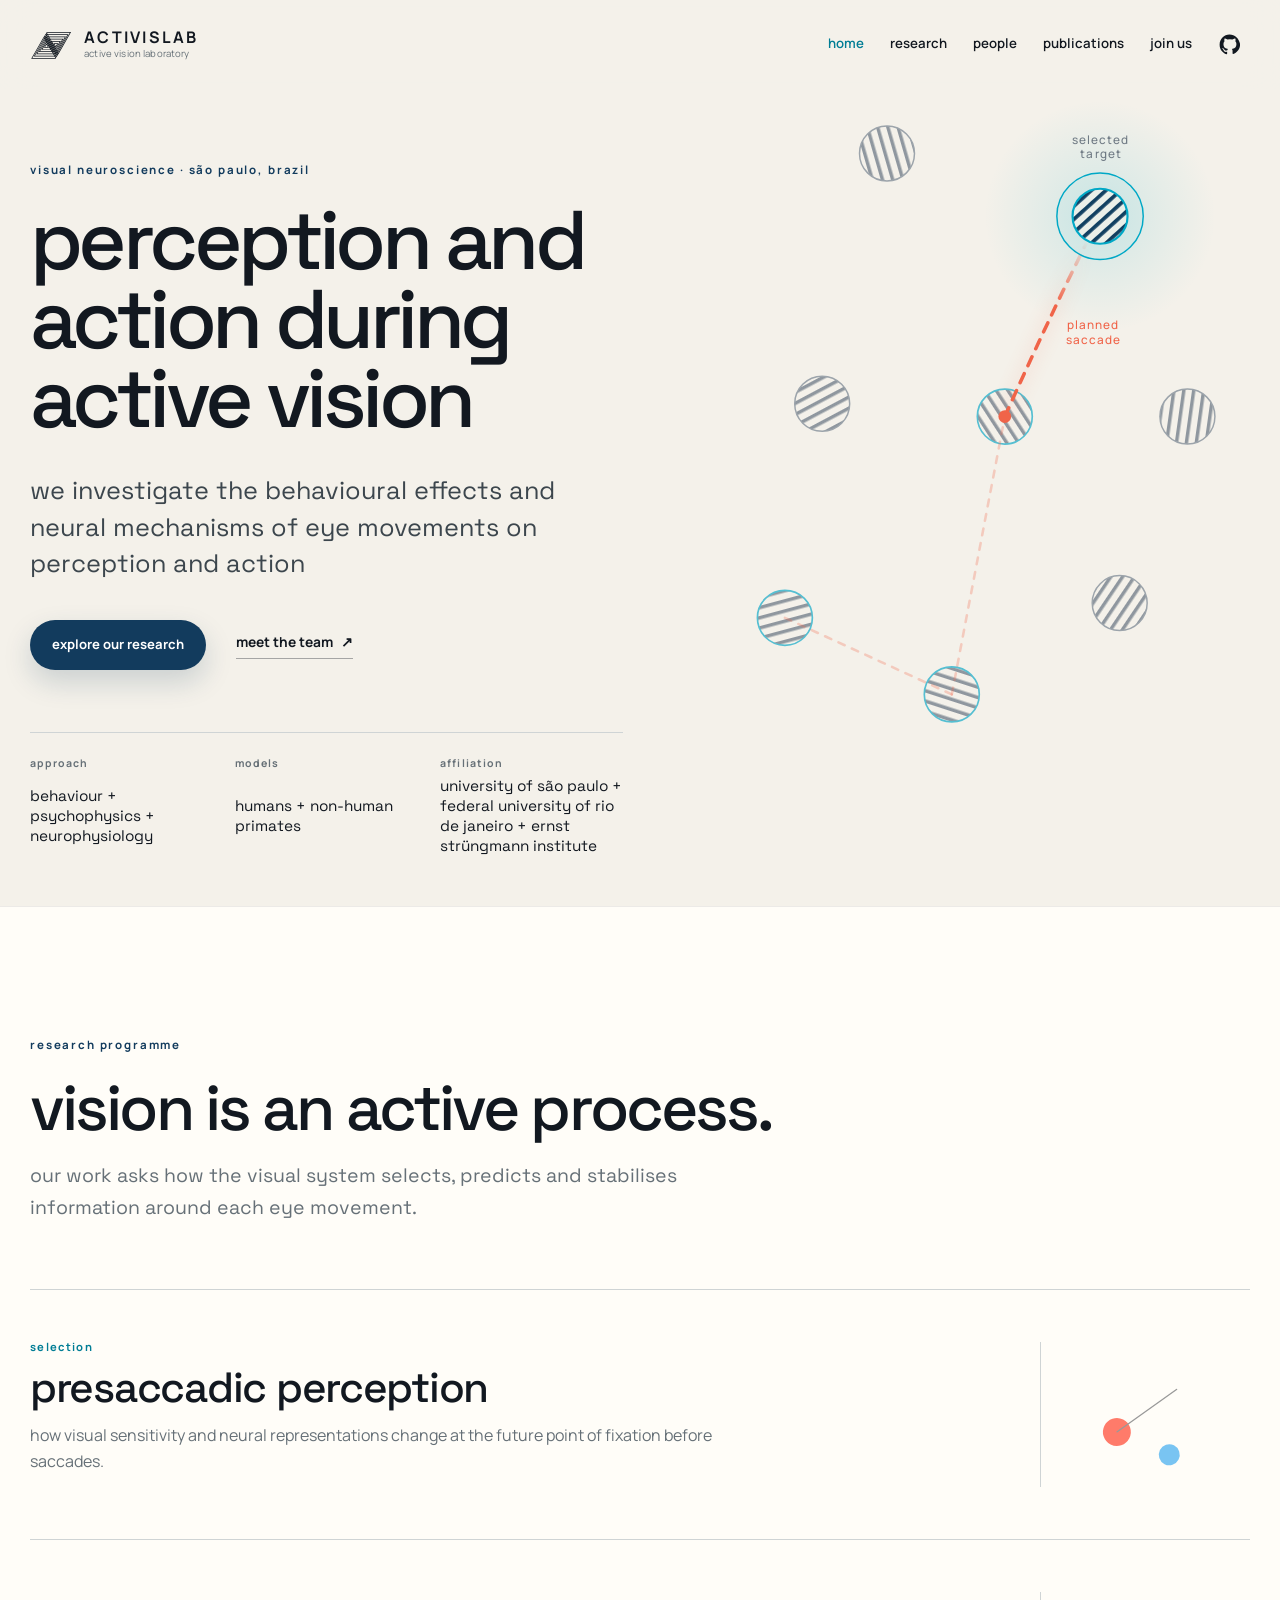
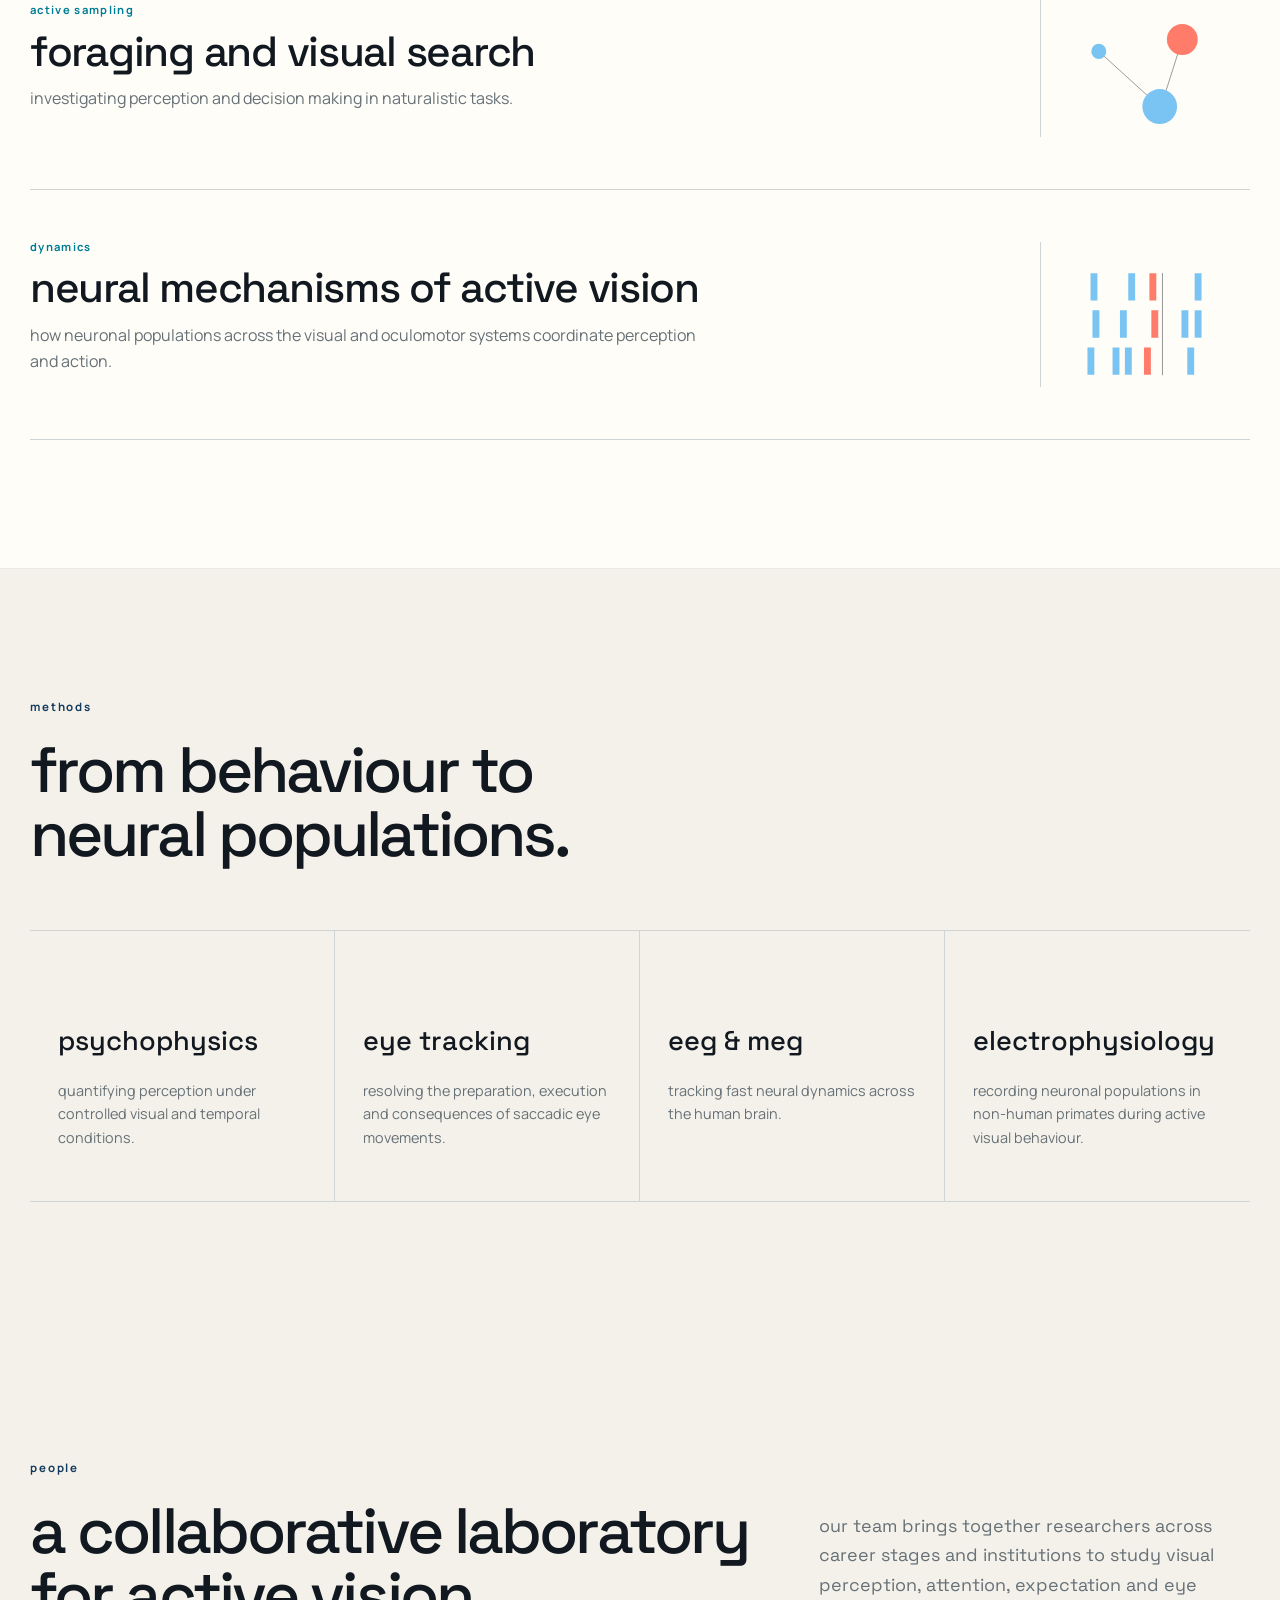
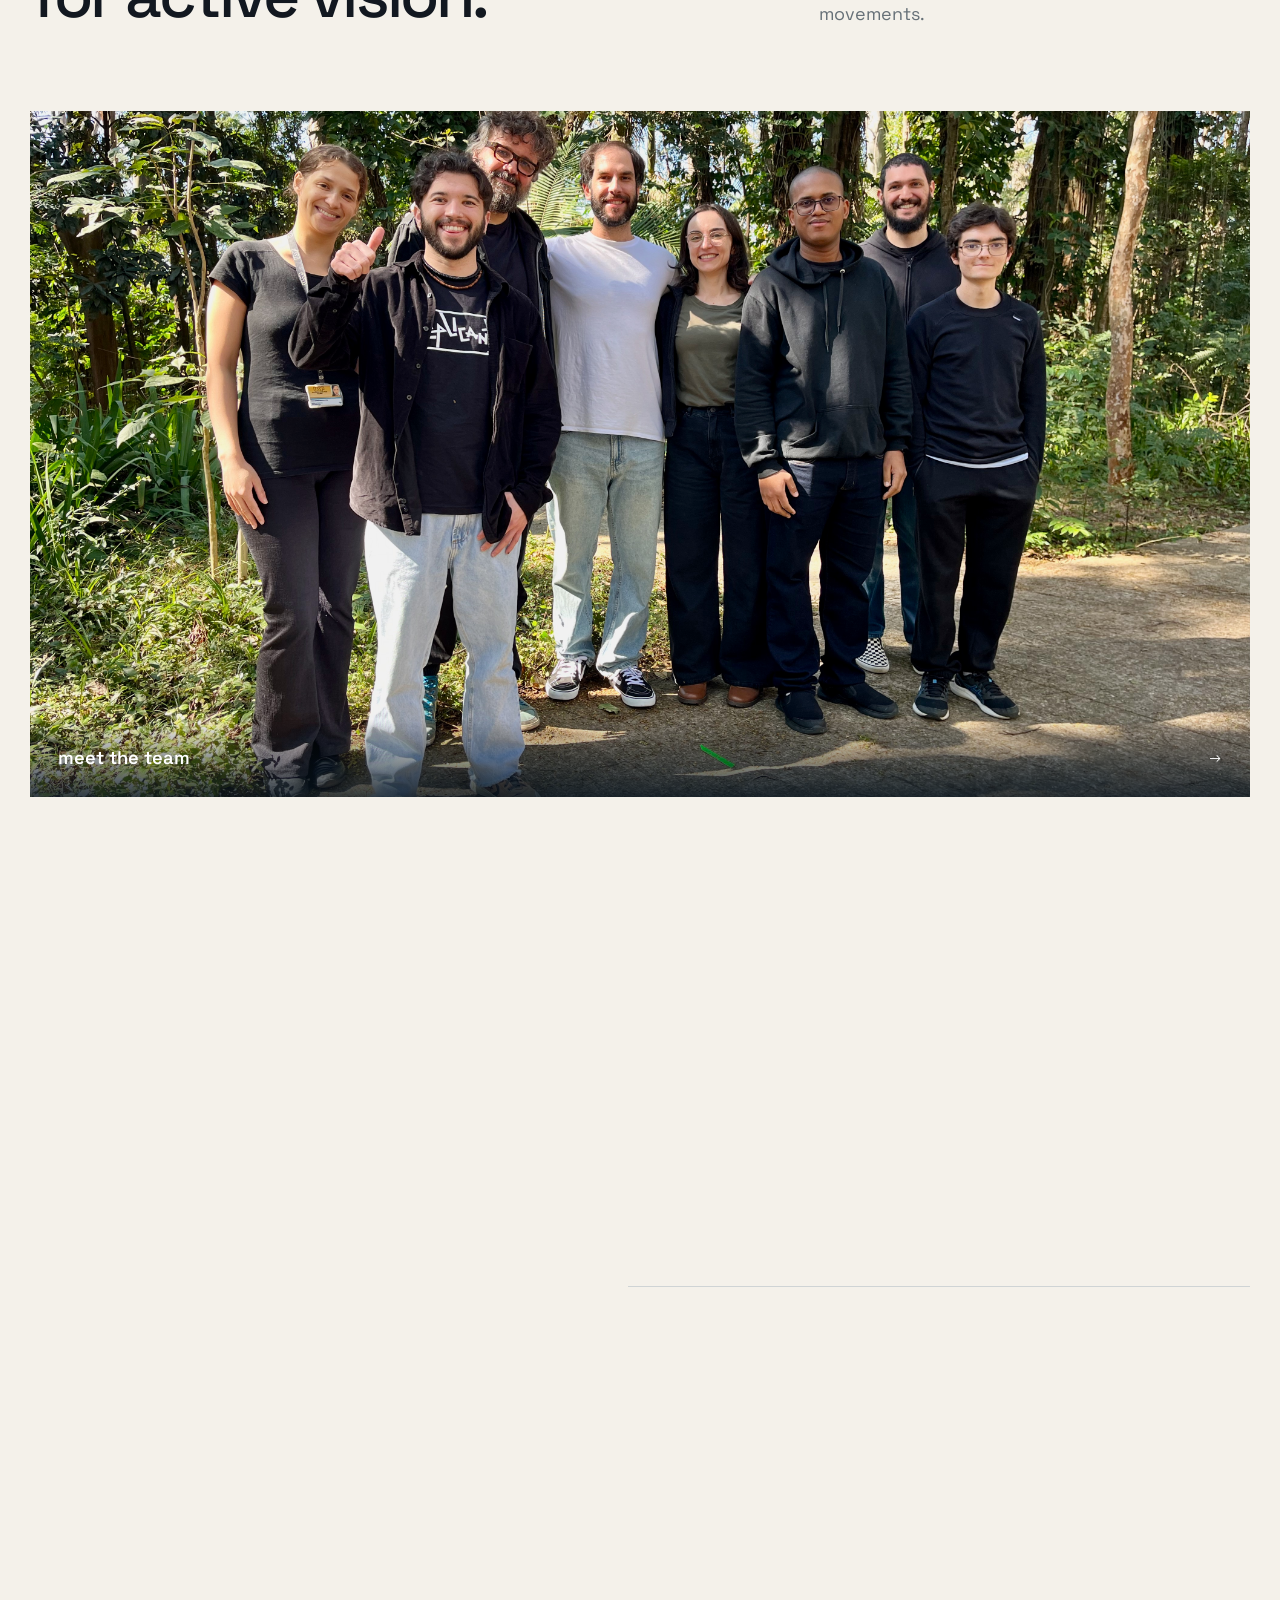
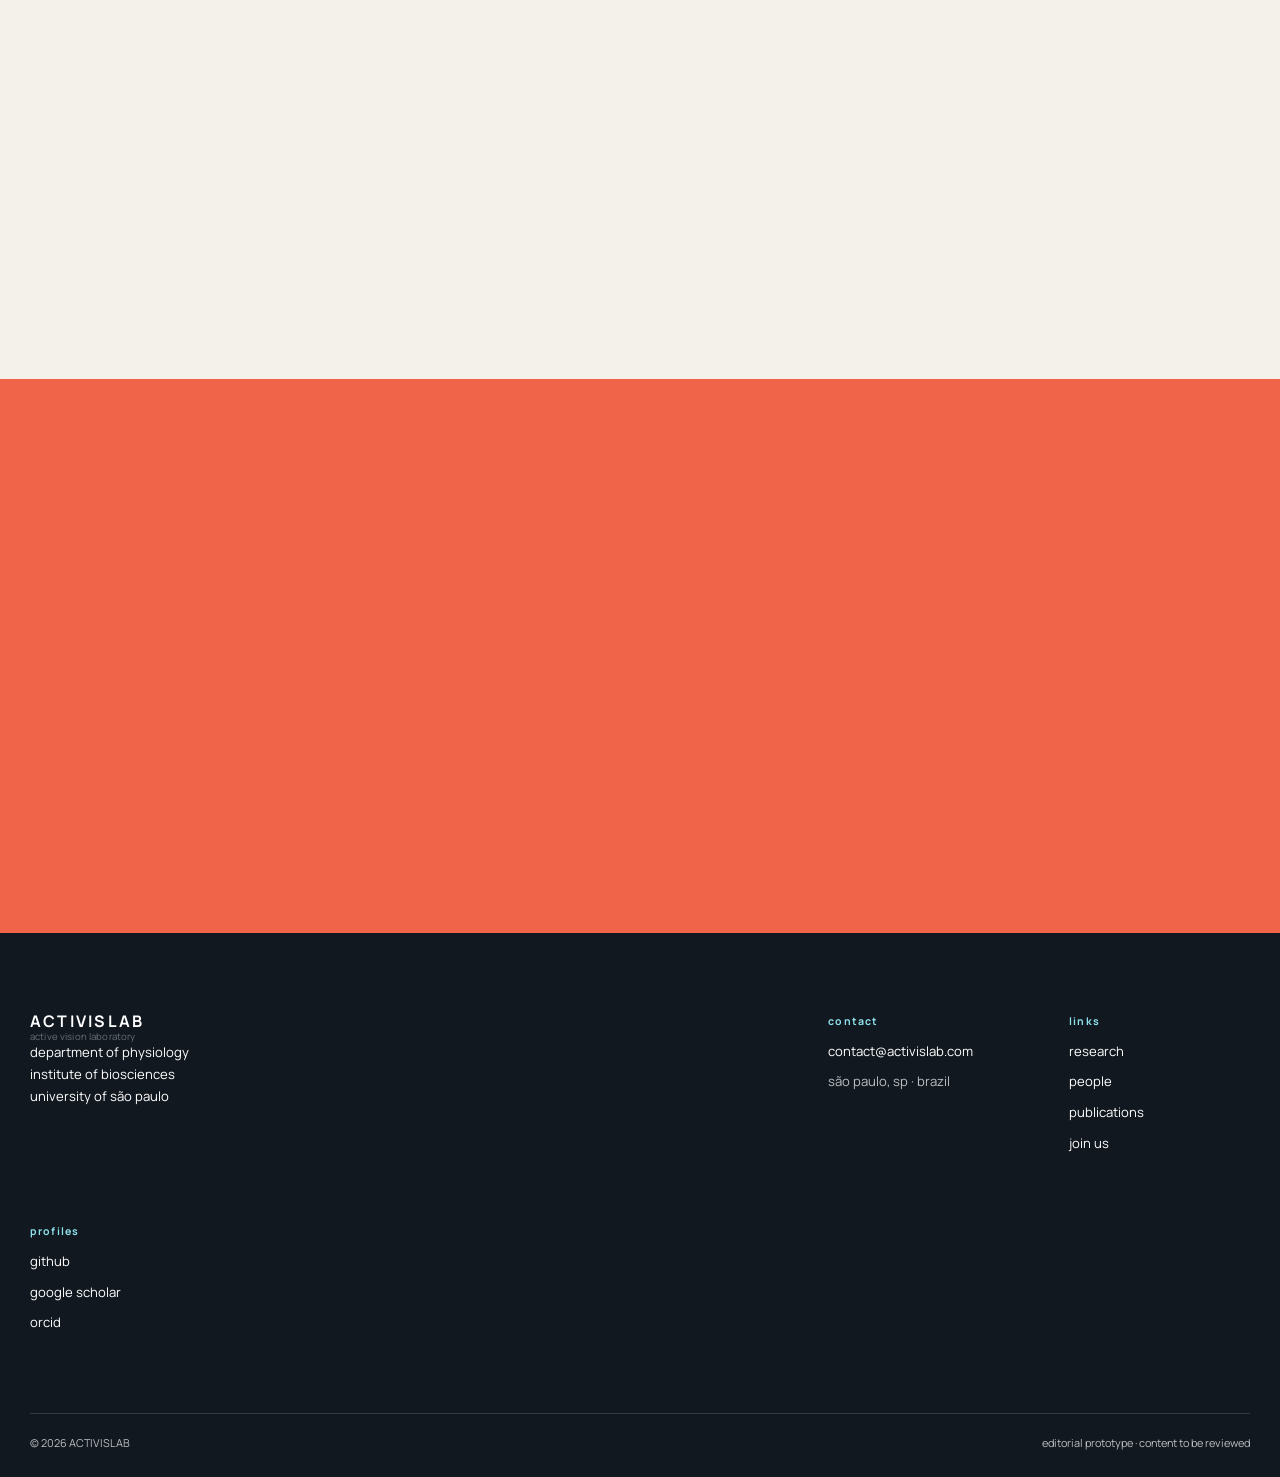
==== index.html @ 68ee475d "Update index.html" ====
<!DOCTYPE html>

<html lang="en">
<head>
<meta charset="utf-8"/>
<meta content="width=device-width, initial-scale=1" name="viewport"/>
<meta content="the active vision laboratory investigates how eye movements, attention, expectation and neural activity shape visual perception." name="description"/>
<meta content="#f4f1ea" name="theme-color"/>
<title>activislab — active vision laboratory</title>
<link href="https://fonts.googleapis.com" rel="preconnect"/>
<link crossorigin="" href="https://fonts.gstatic.com" rel="preconnect"/>
<link href="https://fonts.googleapis.com/css2?family=Manrope:wght@400;500;600;700&amp;family=Space+Grotesk:wght@400;500;600;700&amp;display=swap" rel="stylesheet"/>
<link href="styles.css" rel="stylesheet"/>
<script defer="" src="script.js"></script>
</head>
<body>
<a class="skip-link" href="#main">skip to content</a>
<header class="site-header" data-header="">
<div class="shell header-inner">
<a aria-label="activislab home" class="brand" href="#top">
<img alt="" aria-hidden="true" class="brand-logo" src="lab-logo.svg"/>
<span class="brand-copy">
<strong>activislab</strong>
<small>active vision laboratory</small>
</span>
</a>
<button aria-controls="site-nav" aria-expanded="false" class="menu-toggle" data-menu-toggle="" type="button">
<span class="sr-only">toggle navigation</span>
<span></span><span></span>
</button>
<nav aria-label="primary navigation" class="site-nav" data-nav="" id="site-nav">
  <a aria-current="page" href="index.html">home</a>
  <a href="index.html#research">research</a>
  <a href="people.html">people</a>
  <a href="publications.html">publications</a>
  <a href="index.html#join">join us</a>
  <a
    class="nav-github"
    href="https://github.com/activislab"
    target="_blank"
    rel="noopener noreferrer"
    aria-label="activislab on github"
    title="activislab on github"
  >
    <svg viewBox="0 0 24 24" aria-hidden="true" focusable="false">
      <path
        fill="currentColor"
        d="M12 .7C5.7.7.7 5.8.7 12.2c0 5.1 3.3 9.4 7.8 10.9.6.1.8-.3.8-.6v-2.2c-3.2.7-3.9-1.4-3.9-1.4-.5-1.4-1.3-1.8-1.3-1.8-1.1-.7.1-.7.1-.7 1.2.1 1.8 1.2 1.8 1.2 1.1 1.8 2.8 1.3 3.5 1 .1-.8.4-1.3.8-1.6-2.5-.3-5.2-1.3-5.2-5.6 0-1.2.4-2.3 1.2-3.1-.1-.3-.5-1.5.1-3.1 0 0 1-.3 3.2 1.2a11 11 0 0 1 5.8 0c2.2-1.5 3.2-1.2 3.2-1.2.6 1.6.2 2.8.1 3.1.8.8 1.2 1.9 1.2 3.1 0 4.3-2.6 5.3-5.2 5.6.4.4.8 1.1.8 2.1v3.1c0 .3.2.7.8.6 4.5-1.5 7.8-5.8 7.8-10.9C23.3 5.8 18.3.7 12 .7Z"
      />
    </svg>
  </a>
</nav>
</div>
</header>
<main id="main">
<section class="hero" id="top">
<div class="shell hero-grid">
<div class="hero-copy reveal">
<p class="eyebrow">visual neuroscience · são paulo, brazil</p>
<h1>perception and action during active vision</h1>
<p class="hero-intro">we investigate the behavioural effects and neural mechanisms of eye movements on perception and action</p>
<div class="hero-actions">
<a class="button button-primary" href="#research">explore our research</a>
<a class="text-link" href="people.html">meet the team <span aria-hidden="true">↗</span></a>
</div>
<dl aria-label="laboratory facts" class="hero-facts">
<div><dt>approach</dt><dd>behaviour + psychophysics + neurophysiology</dd></div>
<div><dt>models</dt><dd>humans + non-human primates</dd></div>
<div><dt>affiliation</dt><dd>university of são paulo + federal university of rio de janeiro + ernst strüngmann institute </dd></div>
</dl>
</div>
<div aria-label="abstract representation of fixations and a saccade trajectory" class="hero-visual reveal">
<svg class="foraging-hero" aria-labelledby="hero-visual-title hero-visual-desc" role="img" viewBox="0 0 700 670">
<title id="hero-visual-title">eye movements during visual foraging</title>
<desc id="hero-visual-desc">eight gratings in a vertically oriented poisson-like arrangement, with two previous saccades and one upcoming animated saccade.</desc>
<style>
  .foraging-hero { width: 100%; height: auto; overflow: visible; }
  .foraging-hero .foraging-label {
    font-family: Manrope, system-ui, -apple-system, BlinkMacSystemFont, "Segoe UI", sans-serif;
    font-size: 12px;
    font-weight: 500;
    letter-spacing: .09em;
    fill: #6f7a84;
  }
  .foraging-hero .foraging-label-accent { fill: #f06449; }
  .foraging-hero .foraging-grating {
    stroke: #9ca4ab;
    stroke-width: 1.5;
  }
  .foraging-hero .foraging-grating-visited {
    stroke: #55bfd2;
    stroke-width: 1.7;
  }
  .foraging-hero .foraging-grating-target {
    stroke: #00a8c6;
    stroke-width: 2.2;
  }
  .foraging-hero .foraging-fixation-ring {
    fill: rgba(0, 168, 198, .05);
    stroke: #00a8c6;
    stroke-width: 1.4;
  }
  .foraging-hero .foraging-target-dot { fill: #f06449; }
  .foraging-hero .foraging-saccade-previous {
    fill: none;
    stroke: #f06449;
    stroke-width: 2.6;
    stroke-linecap: round;
    stroke-dasharray: 7 8;
    stroke-opacity: .28;
    animation: foraging-dash 1.15s linear infinite;
  }
  .foraging-hero .foraging-saccade-current-shadow {
    fill: none;
    stroke: #f06449;
    stroke-width: 14;
    stroke-linecap: round;
    opacity: .08;
    filter: blur(8px);
  }
  .foraging-hero .foraging-saccade-current {
    fill: none;
    stroke: #f06449;
    stroke-width: 3.6;
    stroke-linecap: round;
    stroke-dasharray: 10 9;
    animation: foraging-dash 1.15s linear infinite;
  }
  @keyframes foraging-dash {
    to { stroke-dashoffset: -38; }
  }
</style>
<defs>
  <pattern id="foraging-grating-1" width="10" height="10" patternUnits="userSpaceOnUse" patternTransform="rotate(-16)">
    <rect width="10" height="10" fill="#f4f1ea"></rect>
    <rect x="0" y="0" width="3.5" height="10" fill="#8f979f"></rect>
  </pattern>
  <pattern id="foraging-grating-3" width="10" height="10" patternUnits="userSpaceOnUse" patternTransform="rotate(62)">
    <rect width="10" height="10" fill="#f4f1ea"></rect>
    <rect x="0" y="0" width="3.5" height="10" fill="#8f979f"></rect>
  </pattern>
  <pattern id="foraging-grating-4" width="10" height="10" patternUnits="userSpaceOnUse" patternTransform="rotate(-33)">
    <rect width="10" height="10" fill="#f4f1ea"></rect>
    <rect x="0" y="0" width="3.5" height="10" fill="#8f979f"></rect>
  </pattern>
  <pattern id="foraging-grating-5" width="10" height="10" patternUnits="userSpaceOnUse" patternTransform="rotate(8)">
    <rect width="10" height="10" fill="#f4f1ea"></rect>
    <rect x="0" y="0" width="3.5" height="10" fill="#8f979f"></rect>
  </pattern>
  <pattern id="foraging-grating-7" width="10" height="10" patternUnits="userSpaceOnUse" patternTransform="rotate(34)">
    <rect width="10" height="10" fill="#f4f1ea"></rect>
    <rect x="0" y="0" width="3.5" height="10" fill="#8f979f"></rect>
  </pattern>
  <pattern id="foraging-grating-8" width="10" height="10" patternUnits="userSpaceOnUse" patternTransform="rotate(75)">
    <rect width="10" height="10" fill="#f4f1ea"></rect>
    <rect x="0" y="0" width="3.5" height="10" fill="#8f979f"></rect>
  </pattern>
  <pattern id="foraging-grating-9" width="10" height="10" patternUnits="userSpaceOnUse" patternTransform="rotate(-72)">
    <rect width="10" height="10" fill="#f4f1ea"></rect>
    <rect x="0" y="0" width="3.5" height="10" fill="#8f979f"></rect>
  </pattern>
  <pattern id="foraging-grating-target-pattern" width="10" height="10" patternUnits="userSpaceOnUse" patternTransform="rotate(48)">
    <rect width="10" height="10" fill="#f4f1ea"></rect>
    <rect x="0" y="0" width="3.8" height="10" fill="#123b5d"></rect>
  </pattern>
  <radialGradient id="foraging-field" cx="50%" cy="50%" r="50%">
    <stop offset="0%" stop-color="#00a8c6" stop-opacity=".14"></stop>
    <stop offset="100%" stop-color="#00a8c6" stop-opacity="0"></stop>
  </radialGradient>
  <linearGradient
  id="foraging-saccade-fade"
  gradientUnits="userSpaceOnUse"
  x1="450"
  y1="354"
  x2="547"
  y2="150"
>
  <stop offset="0%" stop-color="white" stop-opacity="1"></stop>
  <stop offset="55%" stop-color="white" stop-opacity="1"></stop>
  <stop offset="87%" stop-color="white" stop-opacity="0"></stop>
  <stop offset="100%" stop-color="white" stop-opacity="0"></stop>
</linearGradient>

<mask
  id="foraging-saccade-fade-mask"
  maskUnits="userSpaceOnUse"
  x="420"
  y="110"
  width="180"
  height="290"
>
  <rect
    x="420"
    y="110"
    width="180"
    height="290"
    fill="url(#foraging-saccade-fade)"
  ></rect>
</mask>
</defs>

<!-- subtle field around selected target -->
<circle cx="547" cy="150" r="118" fill="url(#foraging-field)"></circle>

<!-- gratings -->
<circle class="foraging-grating" cx="330" cy="86" r="28" style="fill:url(#foraging-grating-1)"></circle>
<circle class="foraging-grating" cx="264" cy="341" r="28" style="fill:url(#foraging-grating-3)"></circle>
<circle class="foraging-grating" cx="636" cy="354" r="28" style="fill:url(#foraging-grating-5)"></circle>
<circle class="foraging-grating" cx="567" cy="544" r="28" style="fill:url(#foraging-grating-7)"></circle>
<circle class="foraging-grating-visited" cx="226" cy="559" r="28" style="fill:url(#foraging-grating-8)"></circle>
<circle class="foraging-grating-visited" cx="396" cy="637" r="28" style="fill:url(#foraging-grating-9)"></circle>
<circle class="foraging-grating-visited" cx="450" cy="354" r="28" style="fill:url(#foraging-grating-4)"></circle>
<circle class="foraging-grating-target" cx="547" cy="150" r="28" style="fill:url(#foraging-grating-target-pattern)"></circle>

<!-- saccades on top of gratings -->
<line class="foraging-saccade-previous" x1="226" y1="559" x2="396" y2="637"></line>
<line class="foraging-saccade-previous" x1="396" y1="637" x2="450" y2="354"></line>
<path class="foraging-saccade-current-shadow"
  mask="url(#foraging-saccade-fade-mask)"
  d="M450 354 C476 296, 512 218, 547 150"
></path>

<path
  class="foraging-saccade-current"
  mask="url(#foraging-saccade-fade-mask)"
  d="M450 354 C476 296, 512 218, 547 150"
></path>

<!-- microsaccades and target marker -->


<circle cx="547" cy="150" r="44" fill="rgba(0,168,198,.04)" stroke="#00a8c6" stroke-width="1.5"></circle>
<circle class="foraging-target-dot" cx="450" cy="354" r="6.5"></circle>

<!-- labels -->
<g aria-label="selected target">
  <text class="foraging-label" x="518" y="76">selected</text>
  <text class="foraging-label" x="527" y="91">target</text>
</g>

<g aria-label="planned saccade">
  <text class="foraging-label foraging-label-accent" x="513" y="265">planned</text>
  <text class="foraging-label foraging-label-accent" x="512" y="280">saccade</text>
</g></svg>
</div>
</div>
<div aria-hidden="true" class="shell hero-rule"><span></span><i></i><span></span></div>
</section>
<section class="section research-section" id="research">
<div class="shell">
<div class="section-heading reveal">
<p class="eyebrow">research programme</p>
<h2>vision is an active process.</h2>
<p>our work asks how the visual system selects, predicts and stabilises information around each eye movement.</p>
</div>
<div class="research-list">
<article class="research-card reveal">
<div class="card-body">
<p class="card-kicker">selection</p>
<h3>presaccadic perception</h3>
<p>how visual sensitivity and neural representations change at the future point of fixation before saccades.</p>
<!-- <a href="#featured-study">view current work <span aria-hidden="true">→</span></a> -->
</div>
<div aria-hidden="true" class="card-graphic graphic-target">
  <img alt="" src="presacc.svg"/>
</div>
</article>
<article class="research-card reveal">
<div class="card-body">
<p class="card-kicker">active sampling</p>
<h3>foraging and visual search</h3>
<p>investigating perception and decision making in naturalistic tasks.</p>
<!-- <a href="#featured-study">read the research question <span aria-hidden="true">→</span></a> -->
</div>
<div aria-hidden="true" class="card-graphic graphic-foraging">
  <img alt="" src="foraging.svg"/>
</div>
</article>
<article class="research-card reveal">
<div class="card-body">
<p class="card-kicker">dynamics</p>
<h3>neural mechanisms of active vision</h3>
<p>how neuronal populations across the visual and oculomotor systems coordinate perception and action.</p>
<!-- <a href="#methods">explore our methods <span aria-hidden="true">→</span></a> -->
</div>
<div aria-hidden="true" class="card-graphic graphic-neural">
  <img alt="" src="raster.svg"/>
</div>
</article>
</div>
</div>
</section>
<section class="section methods-section" id="methods">
<div class="shell">
<div class="section-heading compact reveal">
<p class="eyebrow">methods</p>
<h2>from behaviour to neural populations.</h2>
</div>
<div class="methods-grid">
<article class="method reveal"><h3>psychophysics</h3><p>quantifying perception under controlled visual and temporal conditions.</p></article>
<article class="method reveal"><h3>eye tracking</h3><p>resolving the preparation, execution and consequences of saccadic eye movements.</p></article>
<article class="method reveal"><h3>eeg &amp; meg</h3><p>tracking fast neural dynamics across the human brain.</p></article>
<article class="method reveal"><h3>electrophysiology</h3><p>recording neuronal populations in non-human primates during active visual behaviour.</p></article>
</div>
</div>
</section>
<section class="section people-preview-section" id="people"><div class="shell"><div class="section-heading split reveal"><div><p class="eyebrow">people</p><h2>a collaborative laboratory for active vision.</h2></div><p>our team brings together researchers across career stages and institutions to study visual perception, attention, expectation and eye movements.</p></div><a aria-label="meet the activislab team" class="group-photo-card reveal" href="people.html"><img alt="members of activislab together outdoors" src="lab-group.jpeg"/><span class="group-photo-overlay"><strong>meet the team</strong><span aria-hidden="true">→</span></span></a></div></section>

<section class="section publications-preview-section" id="publications"><div class="shell publications-preview-grid"><div class="publication-feature reveal"><p class="eyebrow light">featured paper</p><h2>dissociable effects of feature expectation on saccades and presaccadic perception</h2><p>our recent work asks whether expectations influence perceptual sensitivity and eye-movement initiation through the same mechanisms.</p><a class="button button-light" href="publications.html">view all publications</a></div><div class="recent-publications"><div class="section-heading compact reveal"><p class="eyebrow">recent work</p><h2>latest papers and preprints.</h2></div><div class="publication-list publication-list-preview"><article class="publication reveal">
<div class="pub-year">2026</div>
<div><p class="pub-type">preprint</p><h3>dissociable effects of feature expectation on saccades and presaccadic perception</h3><p>l. z. bortoluzzi &amp; g. rohenkohl · biorxiv</p><a href="https://www.biorxiv.org/content/10.64898/2026.07.05.735520v1" rel="noopener noreferrer" target="_blank">view publication <span aria-hidden="true">↗</span></a></div>
</article><article class="publication reveal">
<div class="pub-year">2025</div>
<div><p class="pub-type">research article</p><h3>presaccadic modulation of lateral interactions</h3><p>g. mueller de melo, i.o. pitorri &amp; g. rohenkohl · journal of vision 25, 7</p><a href="https://doi.org/10.1167/jov.25.14.7" rel="noopener noreferrer" target="_blank">view publication <span aria-hidden="true">↗</span></a></div>
</article><article class="publication reveal">
<div class="pub-year">2025</div>
<div><p class="pub-type">research article</p><h3>presaccadic attentional shifts are not modulated by saccade amplitude</h3><p>l. z. bortoluzzi, e. carlos-lima, g. mueller de melo, m. h. s. zhu &amp; g. rohenkohl · scientific reports 15, 27780</p><a href="https://doi.org/10.1038/s41598-025-09338-8" rel="noopener noreferrer" target="_blank">view publication <span aria-hidden="true">↗</span></a></div>
</article></div><a class="text-link reveal" href="publications.html">view the full publication list <span aria-hidden="true">→</span></a></div></div></section>
<section class="section join-section" id="join">
<div class="shell join-grid reveal">
<div>
<p class="eyebrow light">join the laboratory</p>
<h2>interested in how the brain sees and acts?</h2>
</div>
<div>
<p>we welcome enquiries from prospective undergraduate researchers, graduate students, postdoctoral fellows and collaborators whose interests connect with active vision.</p>
<a class="button button-light" href="mailto:contact@activislab.com">current opportunities</a>
</div>
</div>
</section>
</main>
<footer class="site-footer" id="contact">
<div class="shell footer-grid">
<div>
<a class="brand footer-brand" href="#top">
  <!-- <img
    alt=""
    aria-hidden="true"
    class="brand-logo footer-brand-logo"
    src="lab-logo.svg"
  /> -->
  <!-- <span class="brand-copy">
    <strong>activislab</strong>
    <small>active vision laboratory</small>
  </span> -->
<!-- </a>   -->
<span class="brand-copy"><strong>activislab</strong><small>active vision laboratory</small></span>
<!-- </a> -->
<p>department of physiology<br/>institute of biosciences<br/>university of são paulo</p>
</div>
<div>
<p class="footer-label">contact</p>
<a href="mailto:contact@activislab.com">contact@activislab.com</a>
<p>são paulo, sp · brazil</p>
</div>
<div>
<p class="footer-label">links</p>
<a href="#research">research</a>
<a href="#people">people</a>
<a href="#publications">publications</a>
<a href="#join">join us</a>
</div>
<div>
<p class="footer-label">profiles</p>
<a href="https://github.com/activislab">github</a>
<a href="#">google scholar</a>
<a href="#">orcid</a>
</div>
</div>
<div class="shell footer-bottom">
<span>© <span data-year=""></span> <span class="lab-name">activislab</span></span>
<span>editorial prototype · content to be reviewed</span>
</div>
</footer>
</body>
</html>
---- styles.css ----
:root {
  --paper: #f4f1ea;
  --paper-2: #ebe7dd;
  --ink: #121820;
  --navy: #123b5d;
  --cyan: #00a8c6;
  --cyan-deep: #007d95;
  --coral: #f06449;
  --line: #cfd4d5;
  --muted: #667077;
  --white: #fffdf8;
  --display: "Space Grotesk", "Helvetica Neue", Arial, sans-serif;
  --sans: "Manrope", "Helvetica Neue", Arial, sans-serif;
  --shell: min(1220px, calc(100vw - 48px));
}

/* base */
* { box-sizing: border-box; }
html {
  scroll-behavior: smooth;
  text-transform: lowercase;
}
body {
  margin: 0;
  background: var(--paper);
  color: var(--ink);
  font-family: var(--sans);
  font-size: 16px;
  line-height: 1.65;
  -webkit-font-smoothing: antialiased;
}
img, svg { display: block; max-width: 100%; }
a { color: inherit; text-decoration: none; }
button { font: inherit; }
input, textarea, select, code, pre { text-transform: none; }
.shell { width: var(--shell); margin-inline: auto; }
.sr-only { position: absolute; width: 1px; height: 1px; padding: 0; margin: -1px; overflow: hidden; clip: rect(0,0,0,0); white-space: nowrap; border: 0; }
.skip-link { position: fixed; z-index: 1000; left: 16px; top: -100px; background: var(--ink); color: white; padding: 10px 16px; border-radius: 8px; }
.skip-link:focus { top: 16px; }

/* header + navigation */
.site-header {
  position: fixed;
  inset: 0 0 auto;
  z-index: 50;
  background: rgba(244, 241, 234, .84);
  border-bottom: 1px solid transparent;
  backdrop-filter: blur(16px);
  transition: border-color .25s ease, box-shadow .25s ease;
}
.site-header.is-scrolled { border-color: rgba(18, 24, 32, .1); box-shadow: 0 8px 30px rgba(18,24,32,.04); }
.header-inner { min-height: 88px; display: flex; align-items: center; justify-content: space-between; gap: 36px; }
.brand { display: inline-flex; align-items: center; gap: 12px; }
.brand-logo { width: auto; height: 32px; flex: 0 0 auto; object-fit: contain; }
.brand-mark { position: relative; width: 35px; height: 32px; flex: 0 0 35px; }
.brand-dot { position: absolute; width: 12px; height: 12px; border-radius: 50%; background: var(--coral); left: 2px; bottom: 4px; }
.brand-line { position: absolute; width: 29px; height: 2px; border-radius: 99px; background: var(--cyan); transform: rotate(-28deg); left: 7px; top: 13px; transform-origin: left center; }
.brand-line::after { content: ""; position: absolute; width: 8px; height: 8px; border: 2px solid var(--navy); border-radius: 50%; right: -4px; top: -5px; background: var(--paper); }
.brand-copy { display: grid; line-height: 1.05; }
.brand-copy strong { font-size: 1rem; letter-spacing: .14em; text-transform: uppercase; white-space: nowrap; }
.lab-name { text-transform: uppercase; }
.brand-copy small { margin-top: 3px; color: var(--muted); font-size: .6rem; letter-spacing: .015em; }
.site-nav {
  display: flex;
  align-items: center;
  gap: 26px;
  font-size: .83rem;
  font-weight: 600;
}

.site-nav a {
  position: relative;
  padding-block: 11px;
}

.site-nav > a:not(.nav-github)::after {
  content: "";
  position: absolute;
  left: 0;
  right: 100%;
  bottom: 5px;
  height: 1px;
  background: var(--cyan);
  transition: right .2s ease;
}

.site-nav > a:hover::after,
.site-nav > a:focus-visible::after {
  right: 0;
}


.nav-github {
  display: inline-flex;
  align-items: center;
  justify-content: center;
  flex: 0 0 42px;
  width: 42px;
  height: 42px;
  padding: 0 !important;
  border-radius: 50%;
  color: var(--ink);
  line-height: 1;
  margin-left: -10px;
  transition: color .2s ease, background .2s ease, transform .2s ease;
}

.nav-github svg {
  width: 21px;
  height: 21px;
  max-width: none;
}

.nav-github:hover,
.nav-github:focus-visible {
  color: var(--cyan-deep);
  background: rgba(0, 168, 198, .08);
  transform: translateY(-1px);
}

.nav-github::after {
  display: none !important;
}
.menu-toggle { display: none; border: 0; background: transparent; padding: 8px; }
.menu-toggle span:not(.sr-only) { display: block; width: 26px; height: 2px; margin: 6px; background: var(--ink); transition: .2s ease; }

/* homepage hero */
.hero { min-height: 100vh; padding: 160px 0 50px; display: flex; flex-direction: column; justify-content: center; }
.hero-grid { display: grid; grid-template-columns: 1.06fr .94fr; gap: clamp(40px, 7vw, 110px); align-items: center; }
.eyebrow { margin: 0 0 22px; color: var(--navy); font-size: .72rem; font-weight: 700; letter-spacing: .16em; text-transform: lowercase; }
.eyebrow.light { color: #8de2ec; }
h1, h2, h3, p { margin-top: 0; }
h1, h2, h3 { text-wrap: balance; }
h1 { max-width: 760px; font-family: var(--display); font-size: clamp(3.5rem, 6.5vw, 6.8rem); line-height: .95; letter-spacing: -.055em; font-weight: 500; margin-bottom: 34px; }
.hero-intro { max-width: 670px; color: #3c464d; font-family: var(--display); font-size: clamp(1.22rem, 2vw, 1.58rem); line-height: 1.45; }
.hero-actions { display: flex; align-items: center; gap: 30px; margin-top: 38px; }
.button { display: inline-flex; justify-content: center; align-items: center; min-height: 50px; padding: 12px 22px; border-radius: 999px; font-size: .82rem; font-weight: 700; transition: transform .2s ease, background .2s ease, color .2s ease, border-color .2s ease; }
.button:hover { transform: translateY(-2px); }
.button-primary { background: var(--navy); color: white; box-shadow: 0 12px 28px rgba(18,59,93,.18); }
.button-primary:hover { background: #0d2e49; }
.button-light { background: var(--white); color: var(--navy); }
.button-outline { border: 1px solid var(--ink); }
.button-outline:hover { background: var(--ink); color: var(--paper); }
.text-link { display: inline-flex; gap: 8px; align-items: center; font-size: .86rem; font-weight: 700; border-bottom: 1px solid rgba(18,24,32,.35); padding-bottom: 4px; }
.text-link span { transition: transform .2s ease; }
.text-link:hover span { transform: translate(3px,-2px); }
.hero-facts { display: grid; grid-template-columns: repeat(3, 1fr); gap: 22px; margin: 62px 0 0; padding-top: 22px; border-top: 1px solid var(--line); }
.hero-facts div { display: grid; gap: 4px; }
.hero-facts dt { color: var(--muted); font-size: .66rem; font-weight: 700; letter-spacing: .1em; text-transform: lowercase; }
.hero-facts dd { margin: 0; font-family: var(--display); font-size: .96rem; line-height: 1.3; }
.hero-visual { min-width: 0; position: relative; }
.hero-visual svg { width: 100%; overflow: visible; }

/* shared sections */
.section { padding: clamp(88px, 10vw, 150px) 0; }
.section-heading { max-width: 760px; margin-bottom: 64px; }
.section-heading h2 { margin-bottom: 20px; font-family: var(--display); font-size: clamp(2.7rem, 5vw, 5.2rem); font-weight: 500; line-height: 1; letter-spacing: -.045em; }
.section-heading > p:last-child { max-width: 650px; color: var(--muted); font-family: var(--display); font-size: 1.22rem; }
.section-heading.compact { max-width: 880px; }
.section-heading.split { max-width: none; display: grid; grid-template-columns: 1.25fr .75fr; gap: 70px; align-items: end; }
.section-heading.split > p { color: var(--muted); font-family: var(--display); font-size: 1.12rem; }
/* research */
.research-section { background: var(--white); border-top: 1px solid rgba(18,24,32,.08); border-bottom: 1px solid rgba(18,24,32,.08); }
.research-list { border-top: 1px solid var(--line); }
.research-card { display: grid; grid-template-columns: 1fr 240px; gap: 34px; align-items: center; min-height: 250px; padding: 35px 0; border-bottom: 1px solid var(--line); }
.card-kicker { margin-bottom: 9px; color: var(--cyan-deep); font-size: .7rem; font-weight: 700; letter-spacing: .12em; text-transform: lowercase; }
.card-body h3 { margin-bottom: 12px; font-family: var(--display); font-size: clamp(2rem, 3.3vw, 3.5rem); line-height: 1.05; font-weight: 500; letter-spacing: -.03em; }
.card-body p:not(.card-kicker) { max-width: 690px; color: var(--muted); }
.card-body a { display: inline-flex; gap: 10px; margin-top: 12px; font-size: .78rem; font-weight: 700; }
.card-body a span { color: var(--coral); }
.card-graphic {
  position: relative;
  display: grid;
  place-items: center;
  justify-self: end;
  width: 210px;
  height: 145px;
  border-left: 1px solid var(--line);
}
.card-graphic img {
  display: block;
  width: 80%;
  height: 80%;
  object-fit: contain;
}


/* methods */
.methods-grid { display: grid; grid-template-columns: repeat(4, 1fr); border-top: 1px solid var(--line); border-bottom: 1px solid var(--line); }
.method { min-height: 270px; padding: 28px; border-right: 1px solid var(--line); }
.method:last-child { border-right: 0; }
.method span { color: var(--coral); font-size: .68rem; }
.method h3 { margin: 60px 0 15px; font-family: var(--display); font-size: 1.7rem; font-weight: 500; }
.method p { color: var(--muted); font-size: .9rem; }

/* people */
.people-section { background: var(--paper-2); }
.people-grid { display: grid; grid-template-columns: repeat(3, 1fr); gap: 28px; }
.person { display: grid; gap: 20px; }
.person-lead { grid-column: span 2; grid-template-columns: 1.2fr .8fr; align-items: end; }
.portrait { min-height: 300px; display: grid; place-items: center; background: linear-gradient(135deg, rgba(18,59,93,.95), rgba(0,168,198,.62)); border-radius: 2px; overflow: hidden; position: relative; }
.portrait-photo { background: #d7d1c8; }
.portrait img { width: 100%; height: 100%; object-fit: cover; display: block; position: relative; z-index: 1; }
.portrait::before, .portrait::after { content: ""; position: absolute; border: 1px solid rgba(255,255,255,.25); border-radius: 50%; }
.portrait-photo::before, .portrait-photo::after { display: none; }
.portrait::before { width: 150px; height: 150px; }.portrait::after { width: 220px; height: 220px; }
.portrait span { z-index: 1; color: white; font-family: var(--display); font-size: 2rem; }
.portrait-gustavo { min-height: 520px; background: #d7d1c8; }
.person-role { margin-bottom: 8px; color: var(--cyan-deep); font-size: .67rem; font-weight: 700; letter-spacing: .11em; text-transform: lowercase; }
.person h3 { margin-bottom: 8px; font-family: var(--display); font-size: 1.75rem; font-weight: 500; }
.person p:last-child { color: var(--muted); font-size: .88rem; }
.person-copy { min-width: 0; }
.person-email { display: inline-block; max-width: 100%; color: var(--muted); font-size: .78rem; overflow-wrap: anywhere; border-bottom: 1px solid transparent; }
.person-email:hover { color: var(--cyan-deep); border-bottom-color: currentColor; }
.people-link { margin-top: 44px; }

/* publications */
.publications-grid { display: grid; grid-template-columns: .75fr 1.25fr; gap: 100px; align-items: start; }
.sticky-heading { position: sticky; top: 130px; }
.publication-list { border-top: 1px solid var(--line); }
.publication { display: grid; grid-template-columns: 82px 1fr; gap: 28px; padding: 34px 0 42px; border-bottom: 1px solid var(--line); }
.pub-year { color: var(--coral); font-size: .72rem; letter-spacing: .06em; }
.pub-type { margin-bottom: 8px; color: var(--cyan-deep); font-size: .66rem; font-weight: 700; letter-spacing: .11em; text-transform: lowercase; }
.publication h3 { margin-bottom: 13px; font-family: var(--display); font-size: clamp(1.55rem, 2.3vw, 2.25rem); font-weight: 500; line-height: 1.15; }
.publication p:not(.pub-type) { color: var(--muted); }
.publication a { font-size: .76rem; font-weight: 700; }


/* join */
.join-section { padding: 0; background: var(--coral); color: var(--ink); }
.join-grid { display: grid; grid-template-columns: 1.1fr .9fr; gap: 90px; padding-top: clamp(75px, 9vw, 130px); padding-bottom: clamp(75px, 9vw, 130px); align-items: center; }
.join-grid h2 { font-family: var(--display); font-size: clamp(3.4rem, 6vw, 6.2rem); line-height: .95; font-weight: 500; letter-spacing: -.05em; }
.join-grid > div:last-child p { font-family: var(--display); font-size: 1.3rem; }
.join-grid .eyebrow.light { color: rgba(18,24,32,.65); }
.join-grid .button { margin-top: 22px; }

/* footer */
.site-footer { background: var(--ink); color: rgba(255,255,255,.72); padding: 80px 0 25px; }
.footer-grid { display: grid; grid-template-columns: 2fr 1fr .8fr .8fr; gap: 60px; }
.footer-brand { color: white; margin-bottom: 28px; }
.footer-brand .brand-line::after { background: var(--ink); border-color: white; }
.footer-grid p, .footer-grid a { font-size: .82rem; }
.footer-grid a { display: block; width: fit-content; margin-bottom: 9px; color: white; }
.footer-grid a:hover { color: #8de2ec; }
.footer-label { color: #8de2ec; font-size: .66rem !important; font-weight: 700; letter-spacing: .11em; text-transform: lowercase; }
.footer-bottom { margin-top: 70px; padding-top: 20px; border-top: 1px solid rgba(255,255,255,.15); display: flex; justify-content: space-between; gap: 20px; font-size: .68rem; }

.reveal { opacity: 0; transform: translateY(20px); transition: opacity .7s ease, transform .7s ease; }
.reveal.is-visible { opacity: 1; transform: none; }

@media (max-width: 1020px) {
  :root { --shell: min(100% - 36px, 860px); }
  .site-nav { position: fixed; inset: 88px 0 auto; display: none; background: var(--paper); border-bottom: 1px solid var(--line); padding: 25px 18px 35px; flex-direction: column; align-items: flex-start; gap: 5px; }
  .site-nav.is-open { display: flex; }
  .nav-github { margin-left: 0; }
  .menu-toggle { display: block; }
  .hero { min-height: auto; padding-top: 145px; }
  .hero-grid, .publications-grid, .join-grid { grid-template-columns: 1fr; }
  .hero-copy { order: 1; }.hero-visual { order: 2; }
  .hero-facts { margin-top: 45px; }
  .research-card { grid-template-columns: 1fr; }
  .card-graphic { display: none; }
  .methods-grid { grid-template-columns: repeat(2, 1fr); }
  .method:nth-child(2) { border-right: 0; }.method:nth-child(-n+2) { border-bottom: 1px solid var(--line); }
  .people-grid { grid-template-columns: repeat(2, 1fr); }
  .person-lead { grid-column: span 2; }
  .sticky-heading { position: static; }
  .footer-grid { grid-template-columns: 1.5fr 1fr 1fr; }
  .footer-grid > div:last-child { grid-column: 2; }
}

@media (max-width: 680px) {
  :root { --shell: min(100% - 28px, 560px); }
  .header-inner { min-height: 76px; }.site-nav { top: 76px; }
  .brand-logo { width: auto; height: 21px; flex-basis: auto; }
  .brand-copy small { display: none; }
  .hero { padding-top: 120px; }
  h1 { font-size: clamp(3.1rem, 15vw, 4.7rem); }
  .hero-actions { align-items: flex-start; flex-direction: column; }
  .hero-facts { grid-template-columns: 1fr; }
  .section-heading.split { grid-template-columns: 1fr; gap: 20px; }
  .research-card { grid-template-columns: 1fr; gap: 12px; }
  .card-body h3 { font-size: 2.25rem; }
  .methods-grid, .people-grid { grid-template-columns: 1fr; }
  .method { border-right: 0; border-bottom: 1px solid var(--line); }
  .method:last-child { border-bottom: 0; }
  .person-lead { grid-column: auto; grid-template-columns: 1fr; }
  .portrait-gustavo { min-height: 410px; }
  .publication { grid-template-columns: 1fr; gap: 10px; }
  .join-grid { gap: 28px; }
  .footer-grid { grid-template-columns: 1fr 1fr; }
  .footer-grid > div:first-child { grid-column: 1 / -1; }
  .footer-grid > div:last-child { grid-column: auto; }
  .footer-bottom { flex-direction: column; }
}

@media (prefers-reduced-motion: reduce) {
  *, *::before, *::after { scroll-behavior: auto !important; animation-duration: .01ms !important; animation-iteration-count: 1 !important; transition-duration: .01ms !important; }
  .reveal { opacity: 1; transform: none; }
}

.portrait-gustavo img { object-position: center 20%; }
.person:nth-of-type(2) .portrait img { object-position: center 25%; }
.person:nth-of-type(4) .portrait img { object-position: center 20%; }
.person:nth-of-type(5) .portrait img { object-position: center 35%; }
.person:nth-of-type(7) .portrait img { object-position: center 20%; }


.people-subheading {
  margin: 54px 0 24px;
  font-family: var(--display);
  font-size: clamp(1.45rem, 2.3vw, 2rem);
  font-weight: 500;
}

.alumni-section {
  margin-top: 78px;
  padding-top: 10px;
  border-top: 1px solid var(--line);
}

.alumni-grid {
  display: grid;
  grid-template-columns: repeat(3, 1fr);
  gap: 24px;
}

.alumni-card {
  display: grid;
  grid-template-columns: 88px 1fr;
  align-items: center;
  gap: 18px;
  padding: 18px 0;
  border-bottom: 1px solid var(--line);
}

.alumni-card h3 {
  margin: 0;
  font-family: var(--display);
  font-size: 1.12rem;
  font-weight: 500;
}

.alumni-photo,
.alumni-initials {
  width: 88px;
  height: 88px;
  overflow: hidden;
  background: linear-gradient(135deg, rgba(18,59,93,.95), rgba(0,168,198,.62));
}

.alumni-photo img {
  width: 100%;
  height: 100%;
  object-fit: cover;
  object-position: center 30%;
  display: block;
}

.alumni-initials {
  display: grid;
  place-items: center;
  color: white;
  font-family: var(--display);
  font-size: 1.1rem;
}

@media (max-width: 980px) {
  .alumni-grid { grid-template-columns: 1fr 1fr; }
}

@media (max-width: 680px) {
  .alumni-grid { grid-template-columns: 1fr; }
  .alumni-card { grid-template-columns: 72px 1fr; }
  .alumni-photo, .alumni-initials { width: 72px; height: 72px; }
}

.portrait-fernanda img { object-position: center 24%; }
.portrait-luan img { object-position: center 18%; }
.portrait-joao img { object-position: center 22%; }
.portrait-felipe img { object-position: center 20%; }


/* people dropdown */
.nav-dropdown { position: relative; }
.nav-dropdown-toggle {
  appearance: none;
  border: 0;
  background: transparent;
  color: inherit;
  font: inherit;
  font-weight: 600;
  padding: 11px 0;
  cursor: pointer;
  display: inline-flex;
  align-items: center;
  gap: 6px;
}
.nav-dropdown-toggle span { color: var(--cyan-deep); font-size: .9em; transition: transform .2s ease; }
.nav-dropdown-menu {
  position: absolute;
  top: calc(100% + 8px);
  left: 50%;
  min-width: 190px;
  transform: translateX(-50%) translateY(-6px);
  padding: 7px;
  background: var(--paper);
  border: 1px solid var(--line);
  box-shadow: 0 16px 40px rgba(18,24,32,.12);
  opacity: 0;
  visibility: hidden;
  pointer-events: none;
  transition: opacity .18s ease, transform .18s ease, visibility .18s ease;
  z-index: 20;
}
.nav-dropdown-menu::before {
  content: "";
  position: absolute;
  top: -6px;
  left: 50%;
  width: 10px;
  height: 10px;
  background: var(--paper);
  border-left: 1px solid var(--line);
  border-top: 1px solid var(--line);
  transform: translateX(-50%) rotate(45deg);
}
.nav-dropdown-menu a {
  display: block;
  padding: 11px 12px;
  white-space: nowrap;
}
.nav-dropdown-menu a + a { border-top: 1px solid var(--line); }
.nav-dropdown:hover .nav-dropdown-menu,
.nav-dropdown:focus-within .nav-dropdown-menu {
  opacity: 1;
  visibility: visible;
  pointer-events: auto;
  transform: translateX(-50%) translateY(0);
}
.nav-dropdown:hover .nav-dropdown-toggle span,
.nav-dropdown:focus-within .nav-dropdown-toggle span { transform: rotate(180deg); }

/* collaborators */
.collaborators-section { background: var(--paper-2); border-top: 1px solid var(--line); }
.collaborators-grid { display: grid; grid-template-columns: repeat(2, minmax(0, 1fr)); gap: 1px; background: var(--line); border: 1px solid var(--line); }
.collaborator-card { display: grid; grid-template-columns: 58px 1fr; gap: 20px; align-items: start; padding: 30px; background: var(--paper); }
.collaborator-initials { width: 58px; height: 58px; display: grid; place-items: center; background: var(--navy); color: white; font-family: var(--display); font-size: .9rem; letter-spacing: .08em; }
.collaborator-card h3 { margin: 2px 0 8px; font-family: var(--display); font-size: 1.25rem; font-weight: 500; }
.collaborator-card p { color: var(--muted); font-size: .82rem; line-height: 1.55; }

@media (max-width: 980px) {
  .collaborators-grid { grid-template-columns: 1fr; }
}
@media (max-width: 760px) {
  .nav-dropdown { width: 100%; }
  .nav-dropdown-toggle { width: 100%; justify-content: space-between; padding: 11px 0; }
  .nav-dropdown-menu {
    position: static;
    min-width: 0;
    transform: none;
    opacity: 1;
    visibility: visible;
    pointer-events: auto;
    box-shadow: none;
    border: 0;
    border-left: 1px solid var(--line);
    padding: 0 0 0 16px;
    margin: 0 0 6px 2px;
    background: transparent;
  }
  .nav-dropdown-menu::before { display: none; }
  .nav-dropdown-menu a { padding: 8px 0; color: var(--muted); }
  .nav-dropdown-menu a + a { border-top: 0; }
  .collaborator-card { grid-template-columns: 48px 1fr; padding: 22px; }
  .collaborator-initials { width: 48px; height: 48px; }
}

.portrait-bruna img { object-position: center 18%; }


/* uniform member portraits */
.people-grid {
  grid-template-columns: repeat(3, minmax(0, 1fr));
  gap: 28px;
}

.person,
.person-lead {
  display: grid;
  grid-template-columns: 1fr;
  gap: 16px;
  align-items: start;
}

.person-lead {
  grid-column: span 1;
}

.portrait,
.portrait-gustavo {
  min-height: 0;
  aspect-ratio: 4 / 5;
}

.portrait img {
  width: 100%;
  height: 100%;
  object-fit: cover;
}

@media (max-width: 980px) {
  .people-grid {
    grid-template-columns: repeat(2, minmax(0, 1fr));
  }

  .person-lead {
    grid-column: span 1;
  }
}

@media (max-width: 680px) {
  .people-grid {
    grid-template-columns: 1fr;
  }
}


/* profile links */
.person-links {
  display: flex;
  flex-wrap: wrap;
  gap: 8px 14px;
  margin-top: 14px;
}

.person-links a {
  color: var(--navy);
  font-size: .72rem;
  font-weight: 700;
  letter-spacing: .04em;
  border-bottom: 1px solid rgba(18, 59, 93, .25);
}

.person-links a:hover,
.person-links a:focus-visible {
  color: var(--cyan-deep);
  border-bottom-color: currentColor;
}

/* multipage architecture */
.site-nav a[aria-current="page"] { color: var(--cyan-deep); }
.people-preview-section { padding-bottom: clamp(88px, 10vw, 150px); }
.group-photo-card { position: relative; display: block; overflow: hidden; background: var(--navy); }
.group-photo-card img { width: 100%; aspect-ratio: 16 / 9; object-fit: cover; object-position: center; display: block; transition: transform .5s ease; }
.group-photo-card:hover img { transform: scale(1.015); }
.group-photo-overlay { position: absolute; inset: auto 0 0 0; display: flex; justify-content: space-between; align-items: center; padding: 24px 28px; background: linear-gradient(transparent, rgba(7,20,31,.82)); color: white; font-size: .9rem; }
.group-photo-overlay strong { font-family: var(--display); font-size: 1.15rem; font-weight: 600; }
.publications-preview-section { background: var(--paper); }
.publications-preview-grid { display: grid; grid-template-columns: .9fr 1.1fr; gap: clamp(38px, 7vw, 100px); align-items: start; }
.publication-feature { min-height: 530px; display: flex; flex-direction: column; justify-content: flex-end; padding: clamp(32px, 5vw, 64px); background: var(--navy); color: white; }
.publication-feature h2 { max-width: 15ch; margin: 14px 0 22px; font-family: var(--display); font-size: clamp(2rem, 4vw, 3.8rem); line-height: 1.02; font-weight: 500; }
.publication-feature > p:not(.eyebrow) { max-width: 48ch; margin-bottom: 30px; color: rgba(255,255,255,.75); }
.publication-feature .button { align-self: flex-start; }
.publication-list-preview .publication { padding: 24px 0; }
.publication-list-preview .publication p:not(.pub-type),
.publication-list-preview .publication > div > a { display: none; }
.publication h3 a { color: inherit; font: inherit; text-decoration: none; }
.publication h3 a:hover, .publication h3 a:focus-visible { color: var(--cyan-deep); }
.page-hero { padding: clamp(130px, 15vw, 210px) 0 clamp(65px, 8vw, 110px); }
.page-hero-grid { display: grid; grid-template-columns: .75fr 1.25fr; gap: clamp(42px, 7vw, 100px); align-items: center; }
.page-hero h1 { max-width: 10ch; margin-top: 12px; font-family: var(--display); font-size: clamp(3rem, 7vw, 6.4rem); line-height: .94; font-weight: 500; letter-spacing: -.055em; }
.page-intro { max-width: 48ch; margin-top: 28px; color: var(--muted); font-size: 1.05rem; }
.page-hero-photo { overflow: hidden; }
.page-hero-photo img { width: 100%; aspect-ratio: 16 / 10; object-fit: cover; display: block; }
.page-hero-narrow { max-width: 920px; }
.publications-page-hero + .publications-section { padding-top: 25px; }
.people-page-hero + .people-section { padding-top: 35px; }
.people-page-hero + .people-section .section-heading { display: none; }
@media (max-width: 900px) { .publications-preview-grid, .page-hero-grid { grid-template-columns: 1fr; } .publication-feature { min-height: 440px; } }
@media (max-width: 680px) { .group-photo-card img { aspect-ratio: 4 / 3; } .group-photo-overlay { padding: 18px 20px; } .page-hero-photo img { aspect-ratio: 4 / 3; } }

/* hero illustration: responsive scale and placement */
@media (min-width: 1021px) {
  .hero-grid {
    grid-template-columns: minmax(0, 1.05fr) minmax(500px, .95fr);
    align-items: center;
  }

  .hero-visual {
    width: 128%;
    max-width: 760px;
    margin: 0;
    justify-self: end;
    top: -110px;
  }
}

@media (min-width: 681px) and (max-width: 1020px) {
  .hero-visual {
    width: 112%;
    max-width: 740px;
    margin: -28px auto 0;
    justify-self: center;
    top: -48px;
  }
}

@media (max-width: 680px) {
  .hero-visual {
    width: 110%;
    max-width: none;
    margin: -16px 0 0 -5%;
    justify-self: center;
    top: -28px;
  }
}
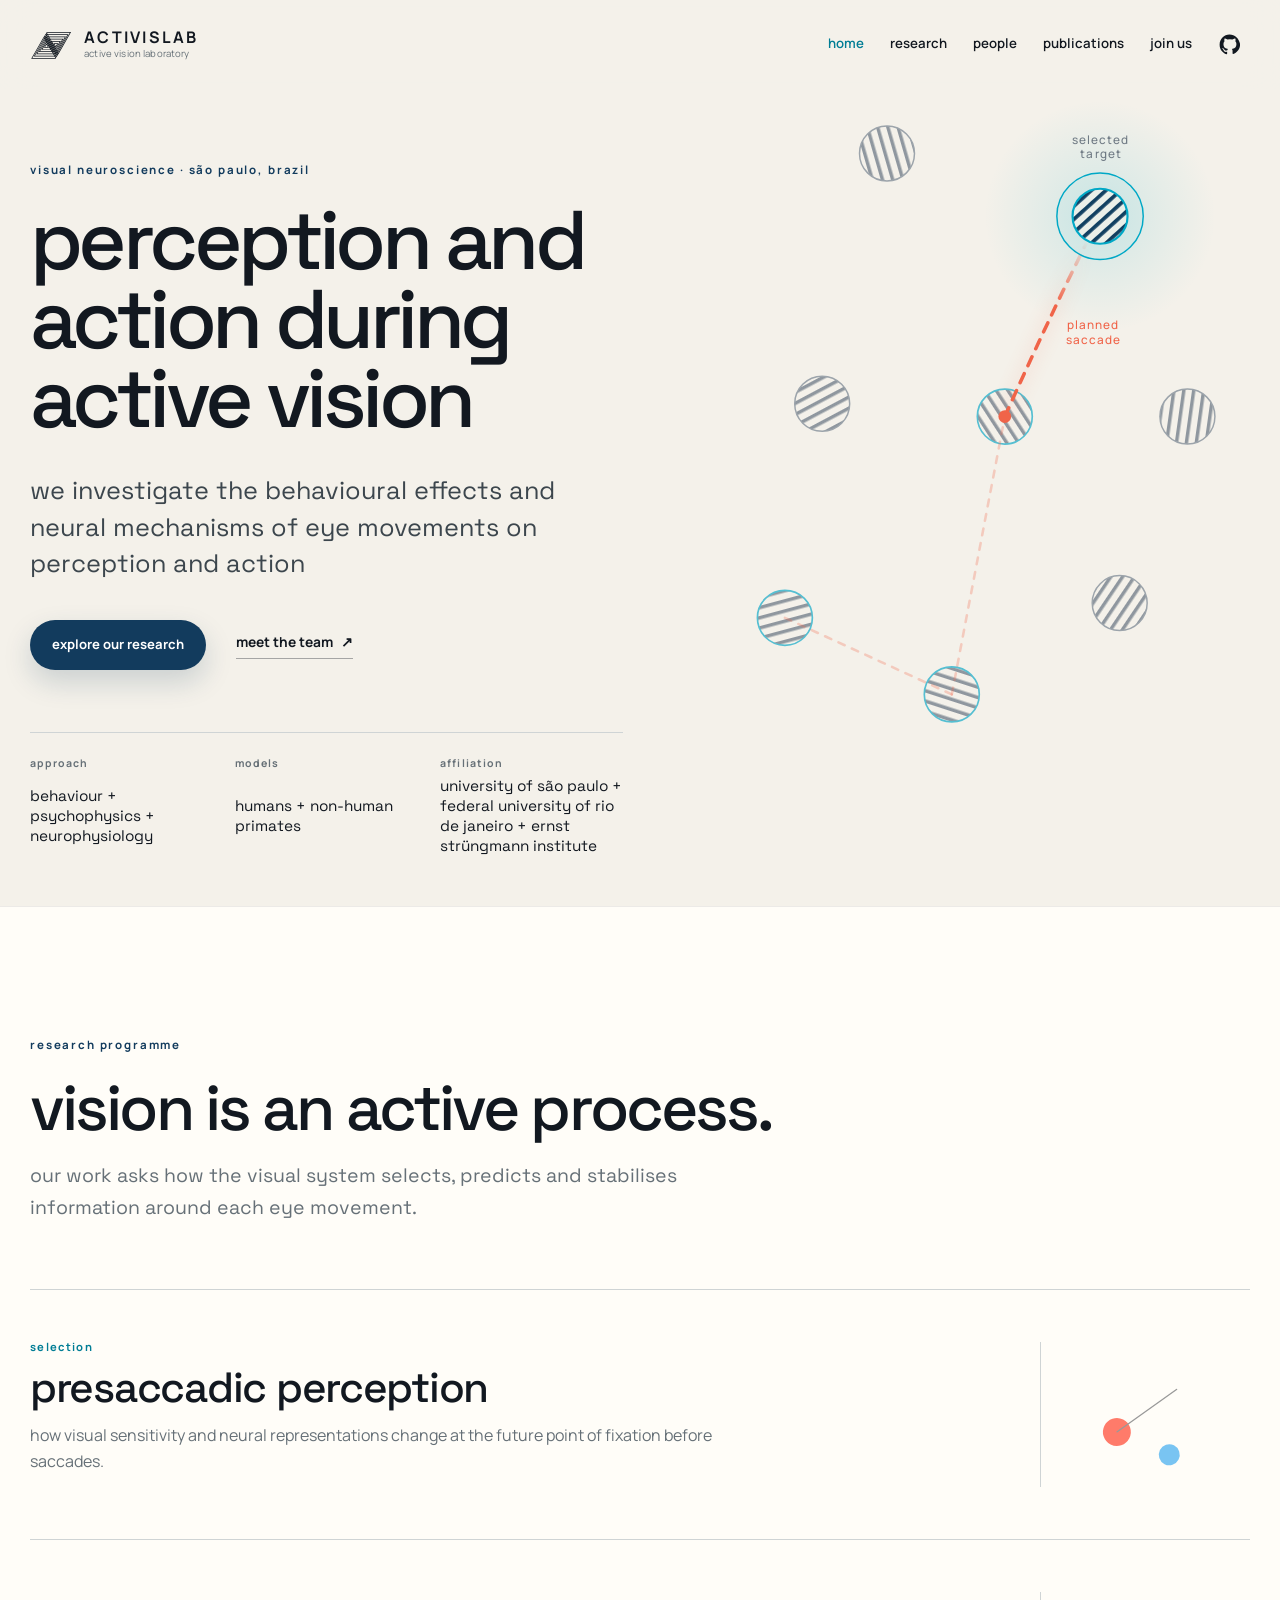
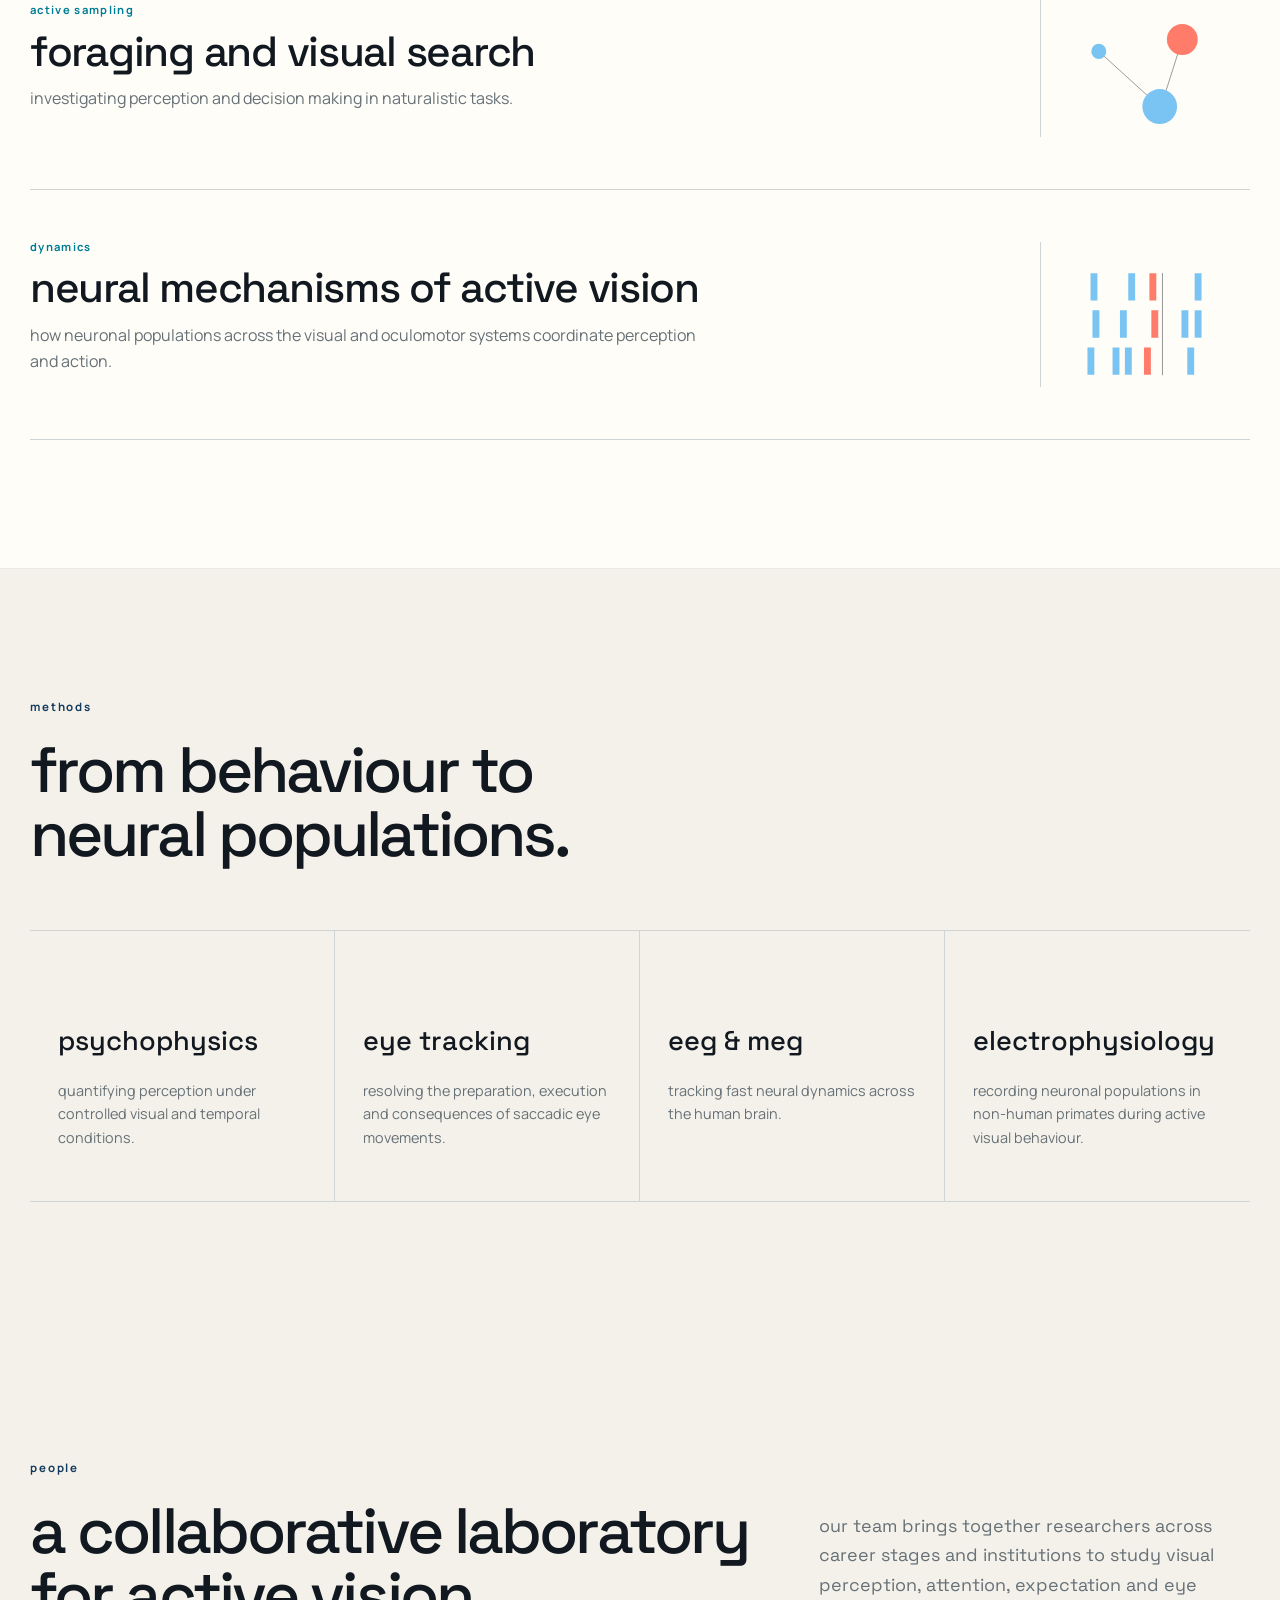
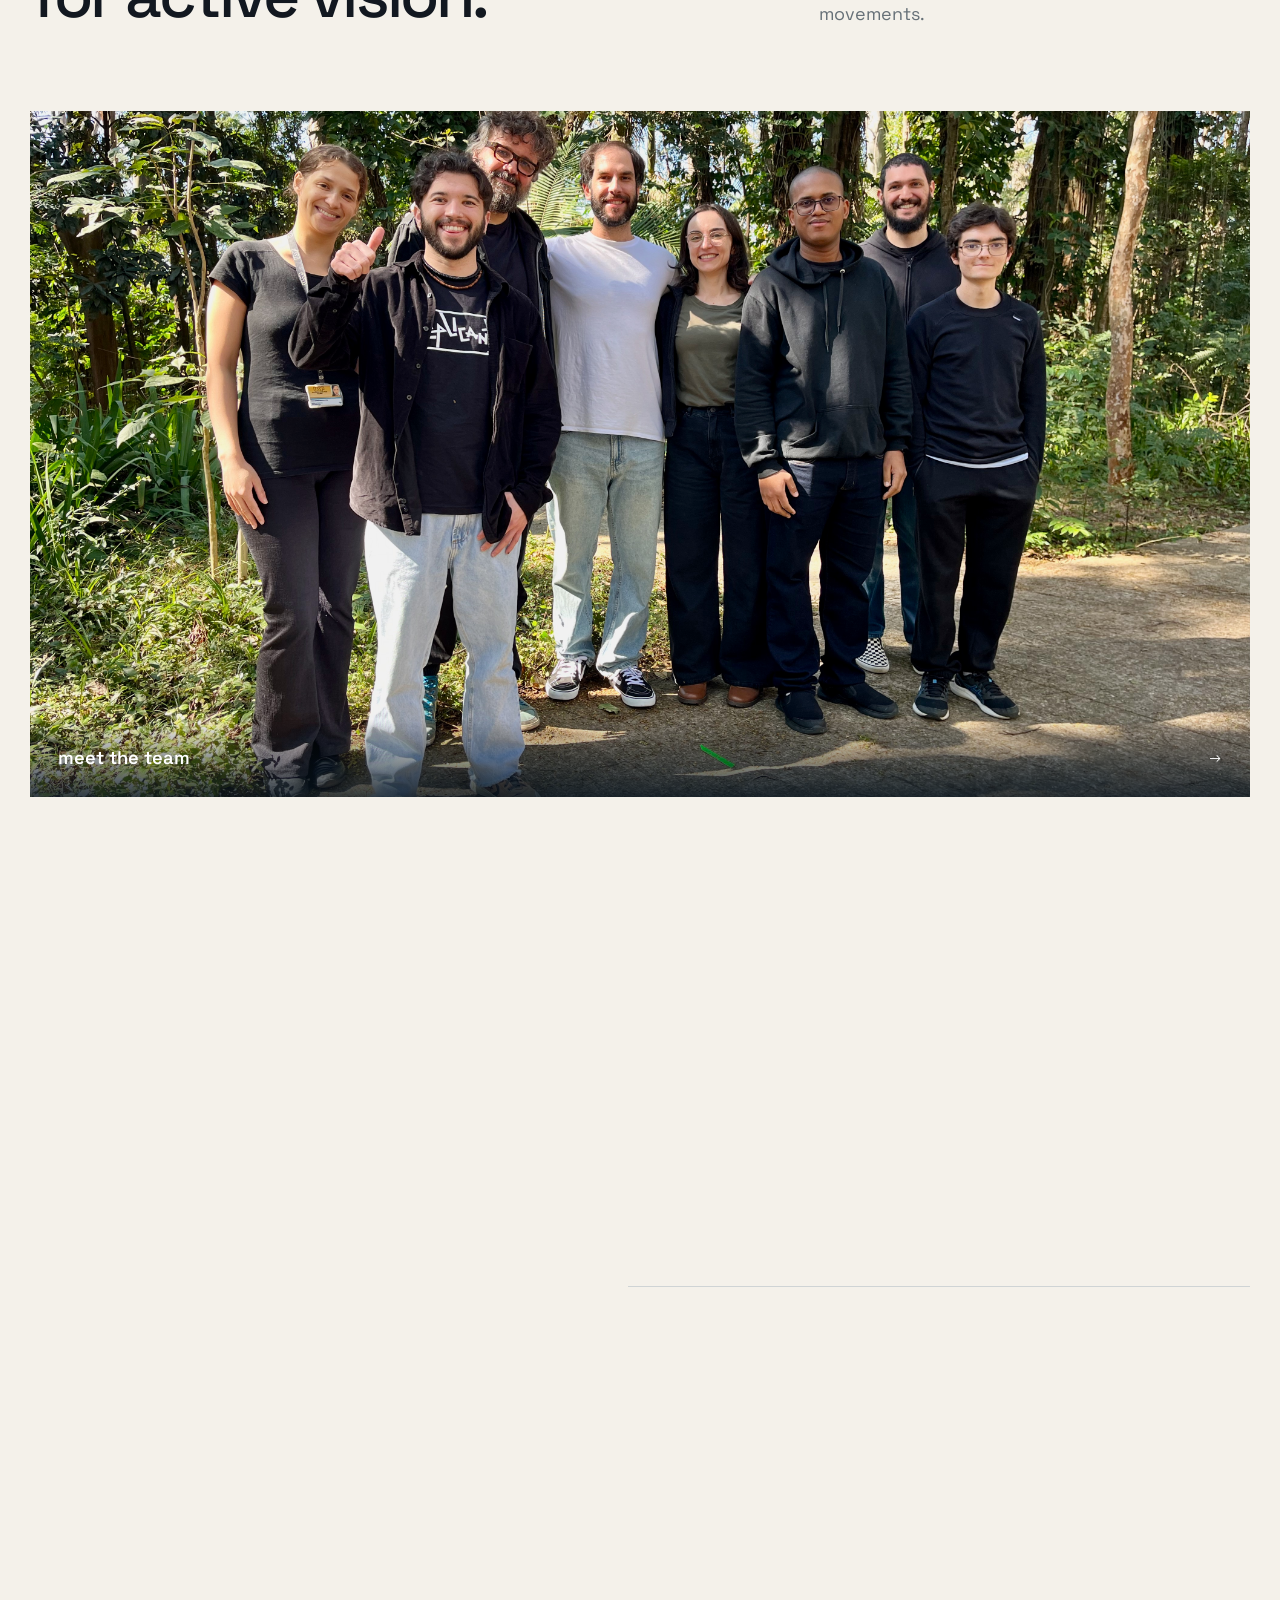
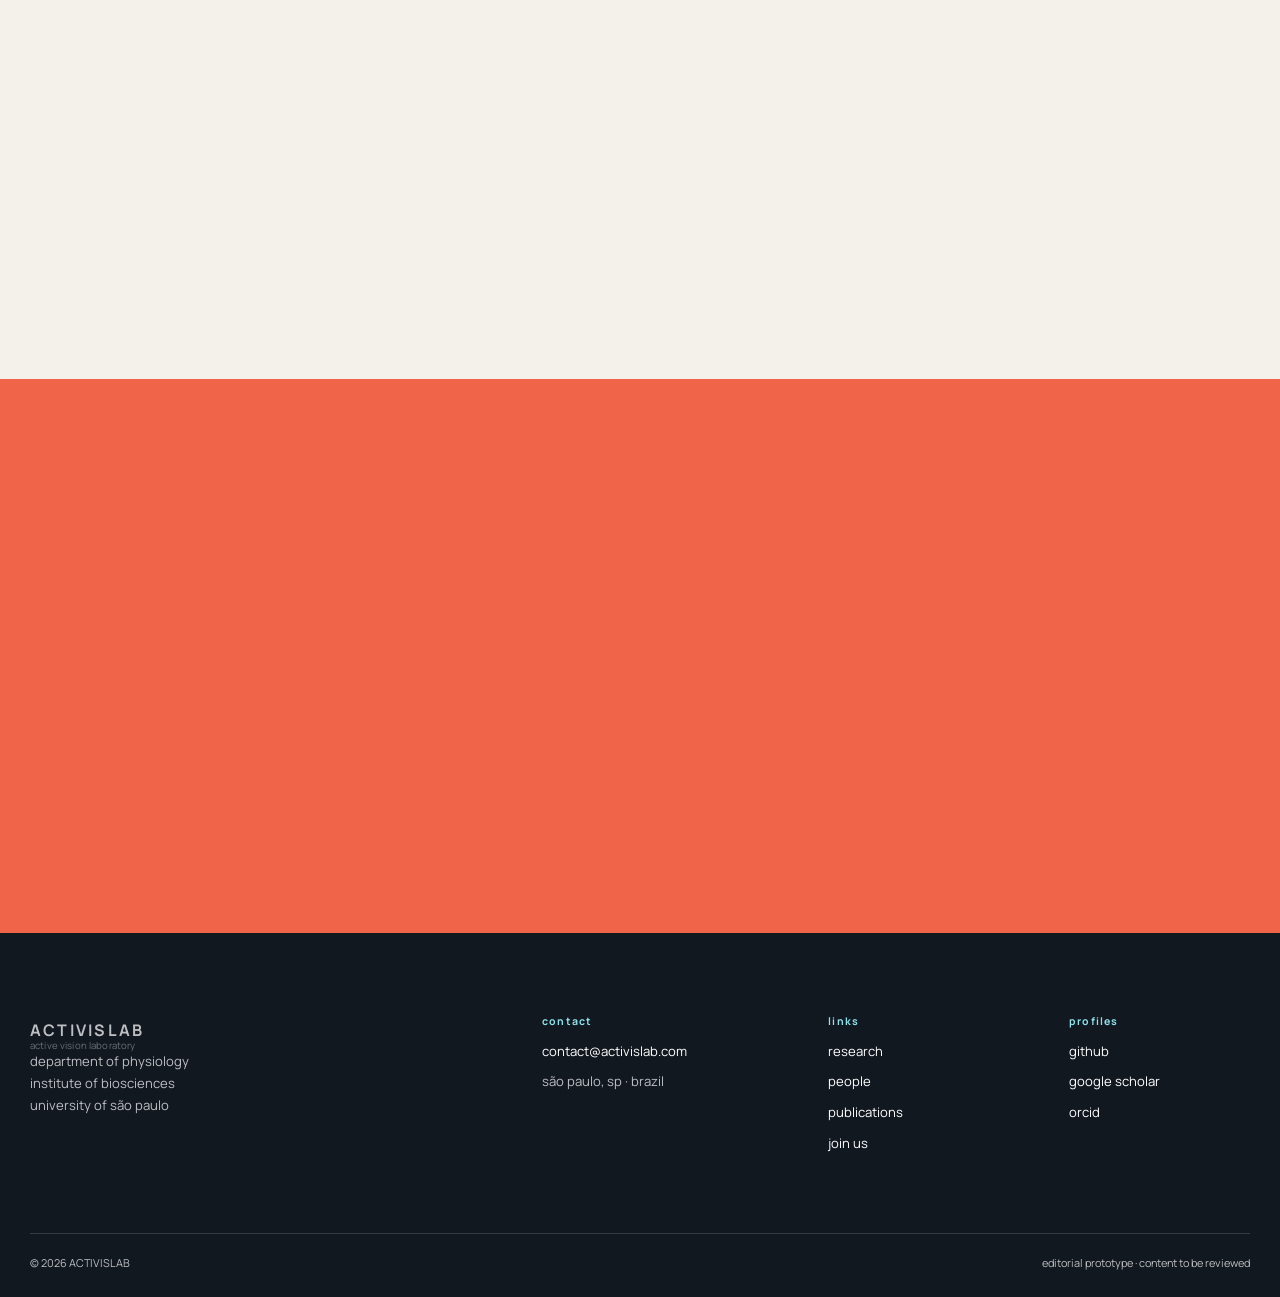
==== commit 253b20bf: "Update index.html" ====
--- a/index.html
+++ b/index.html
@@ -343,9 +343,9 @@
     <strong>activislab</strong>
     <small>active vision laboratory</small>
   </span> -->
-<!-- </a>   -->
+</a>  
 <span class="brand-copy"><strong>activislab</strong><small>active vision laboratory</small></span>
-<!-- </a> -->
+</a>
 <p>department of physiology<br/>institute of biosciences<br/>university of são paulo</p>
 </div>
 <div>
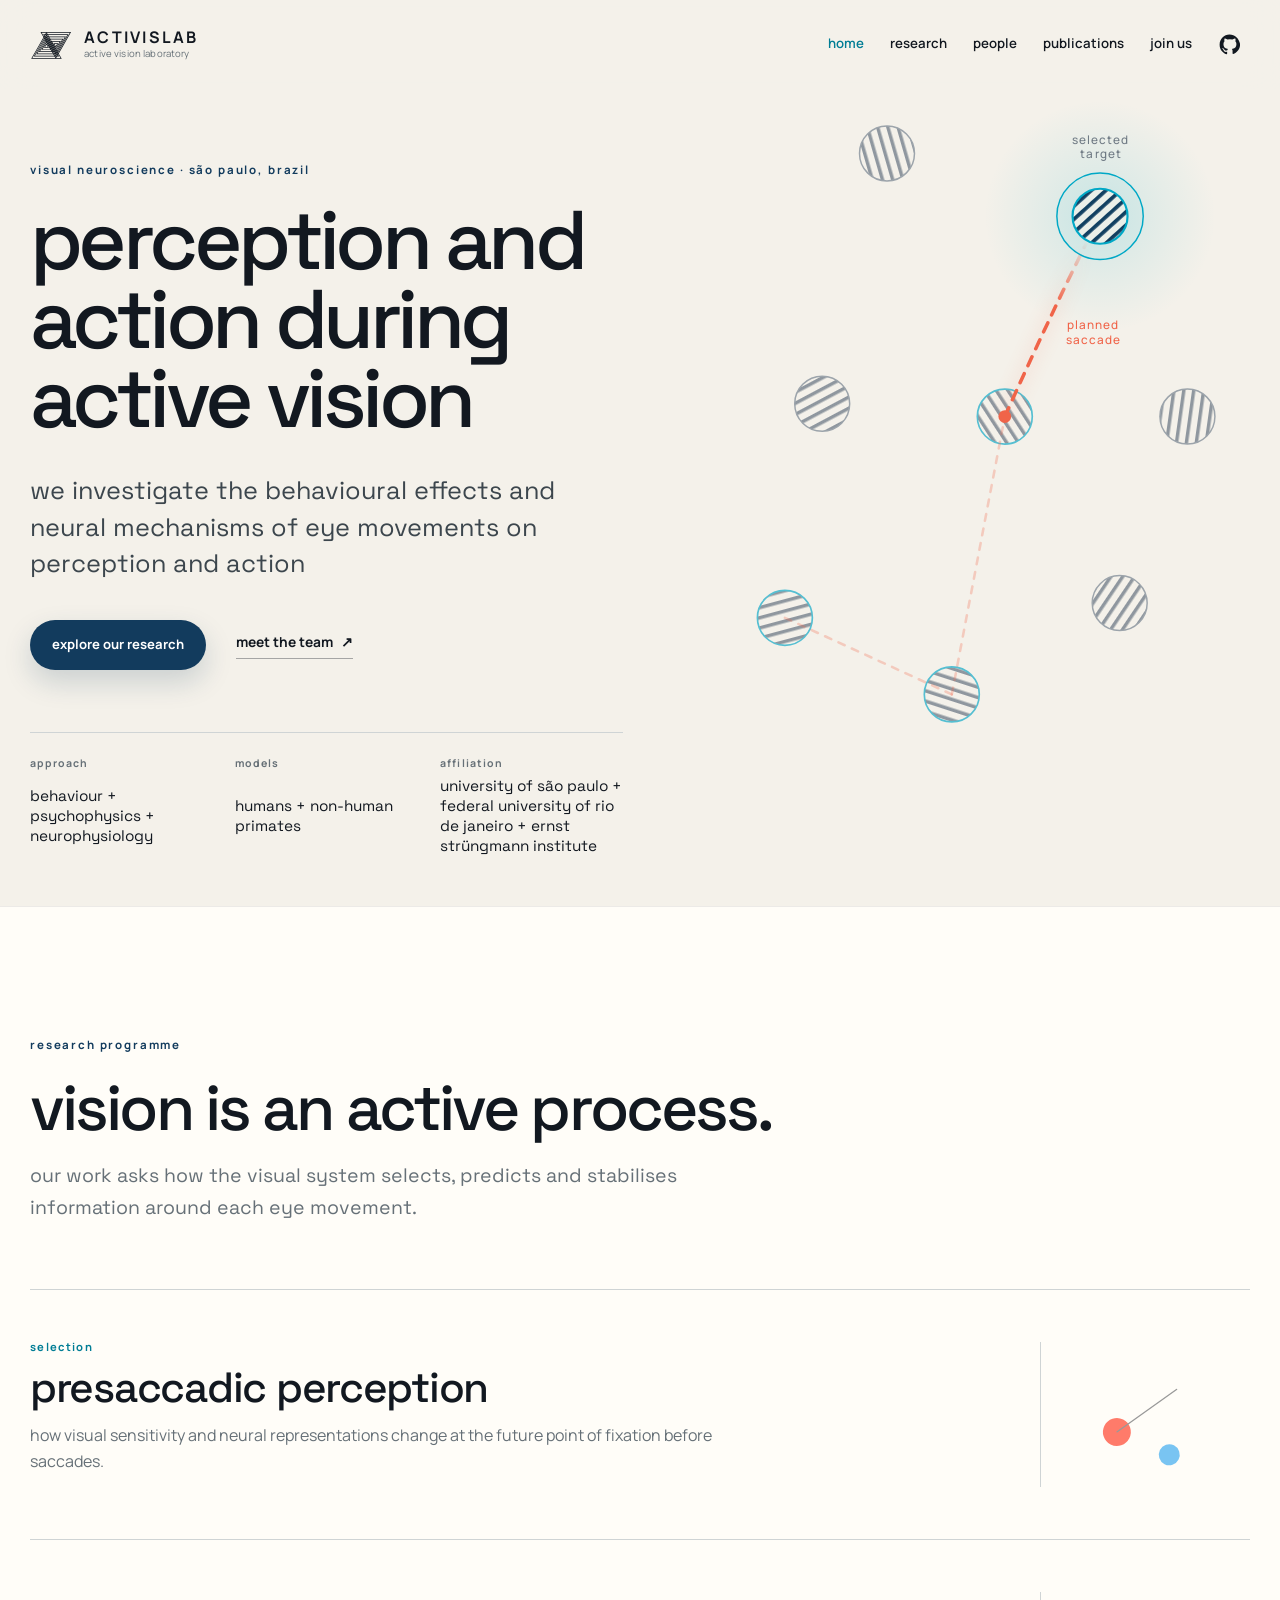
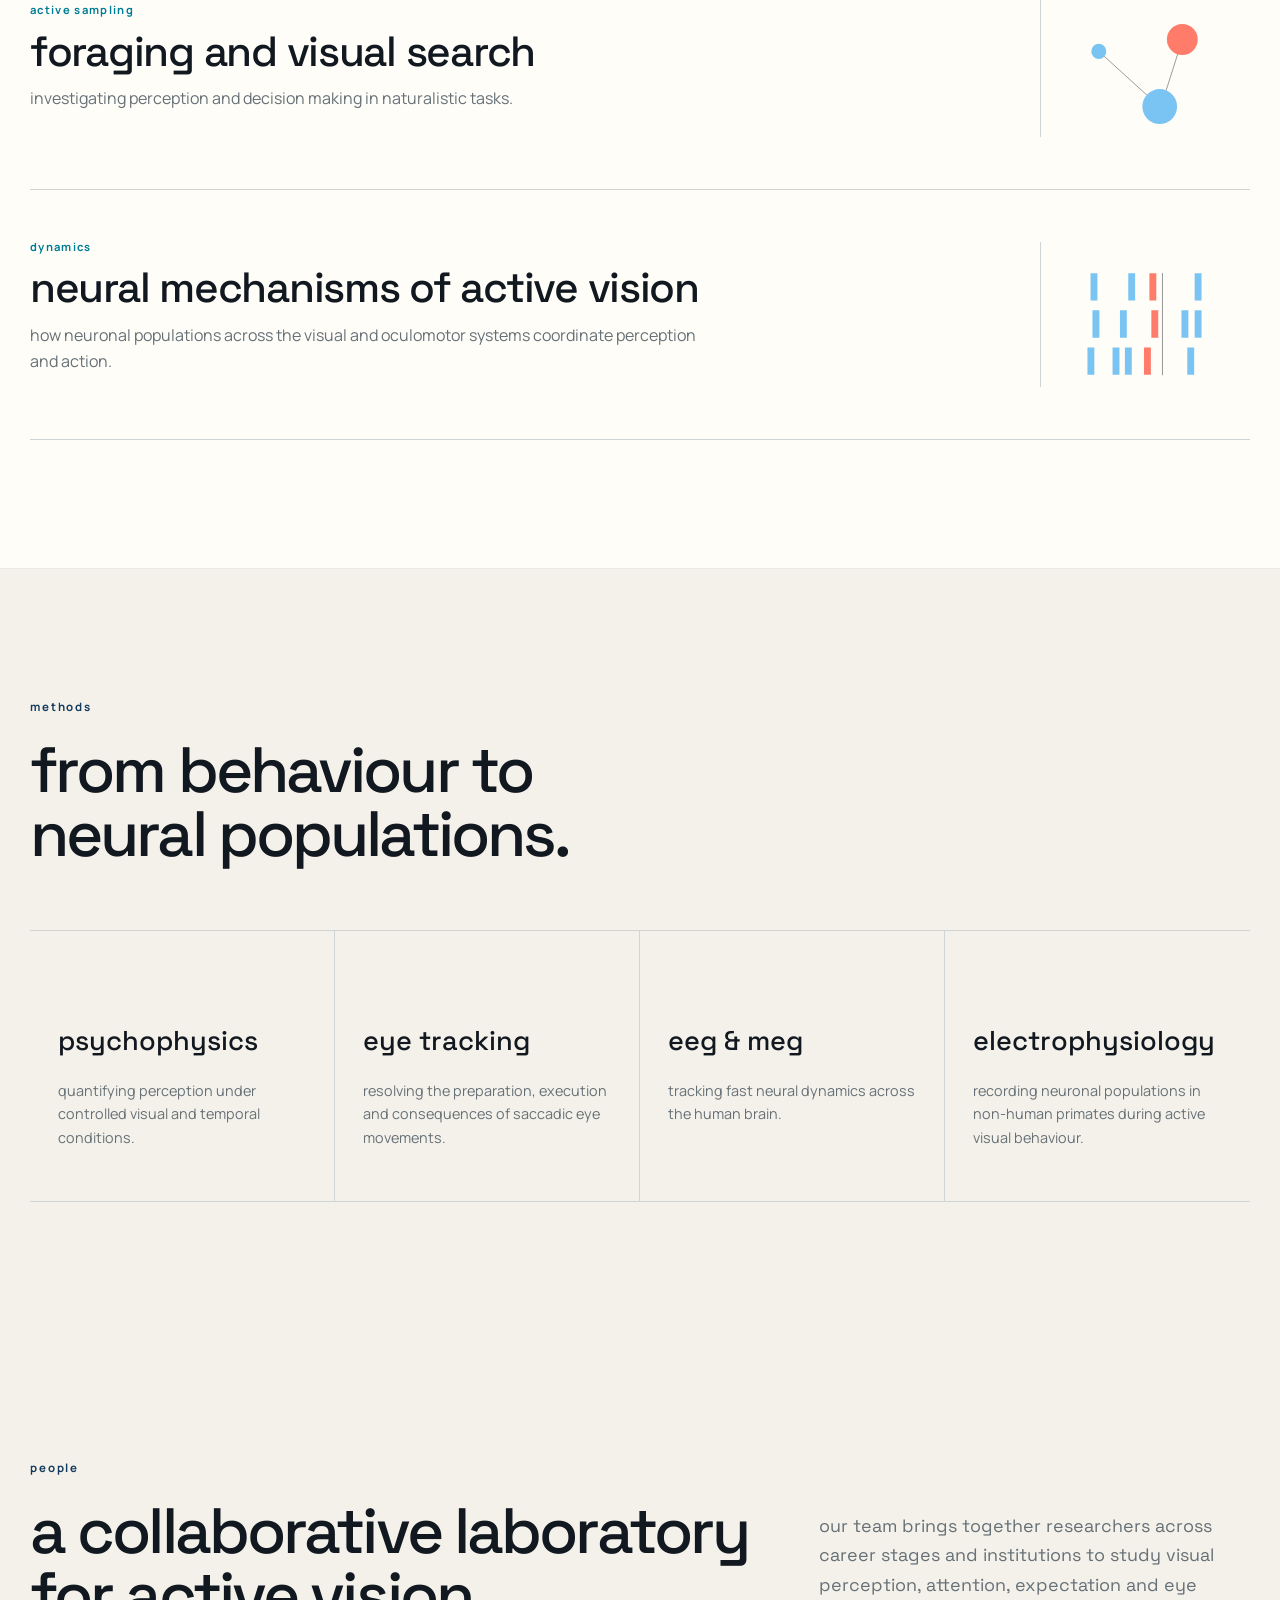
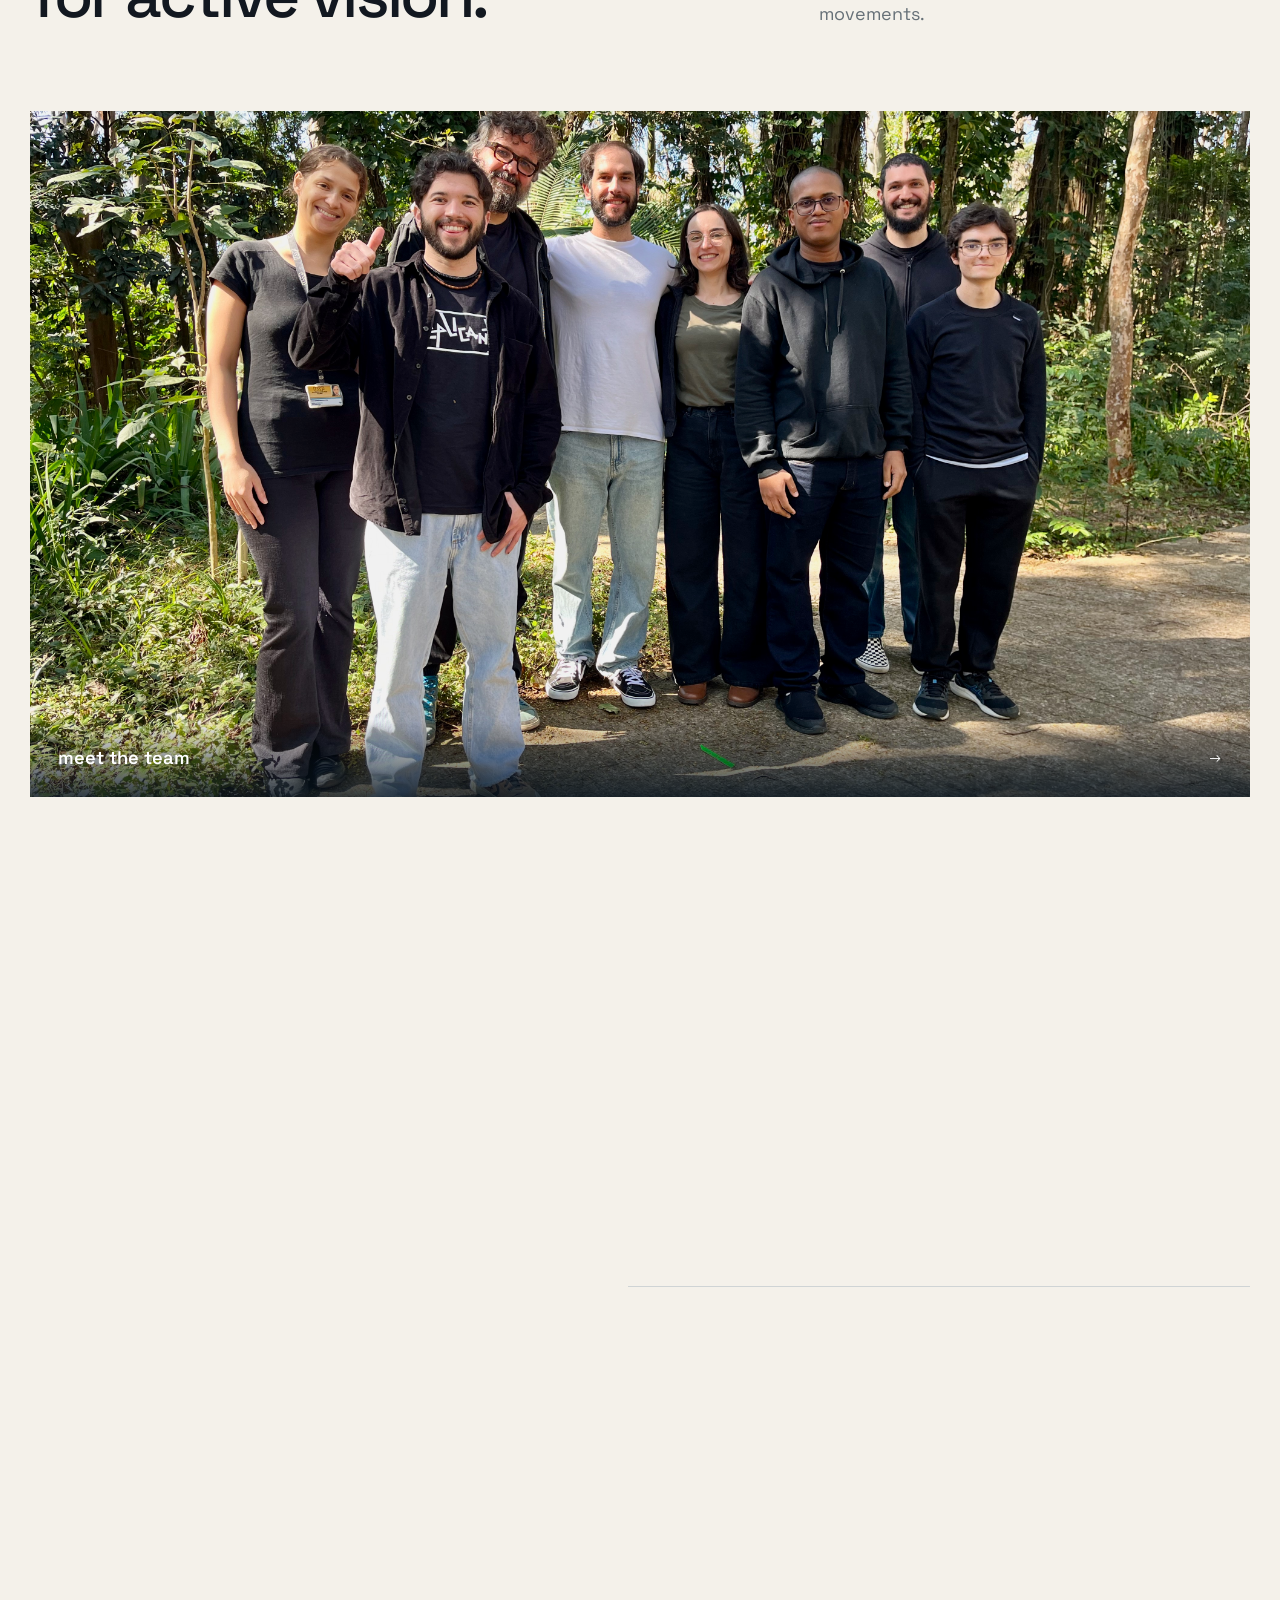
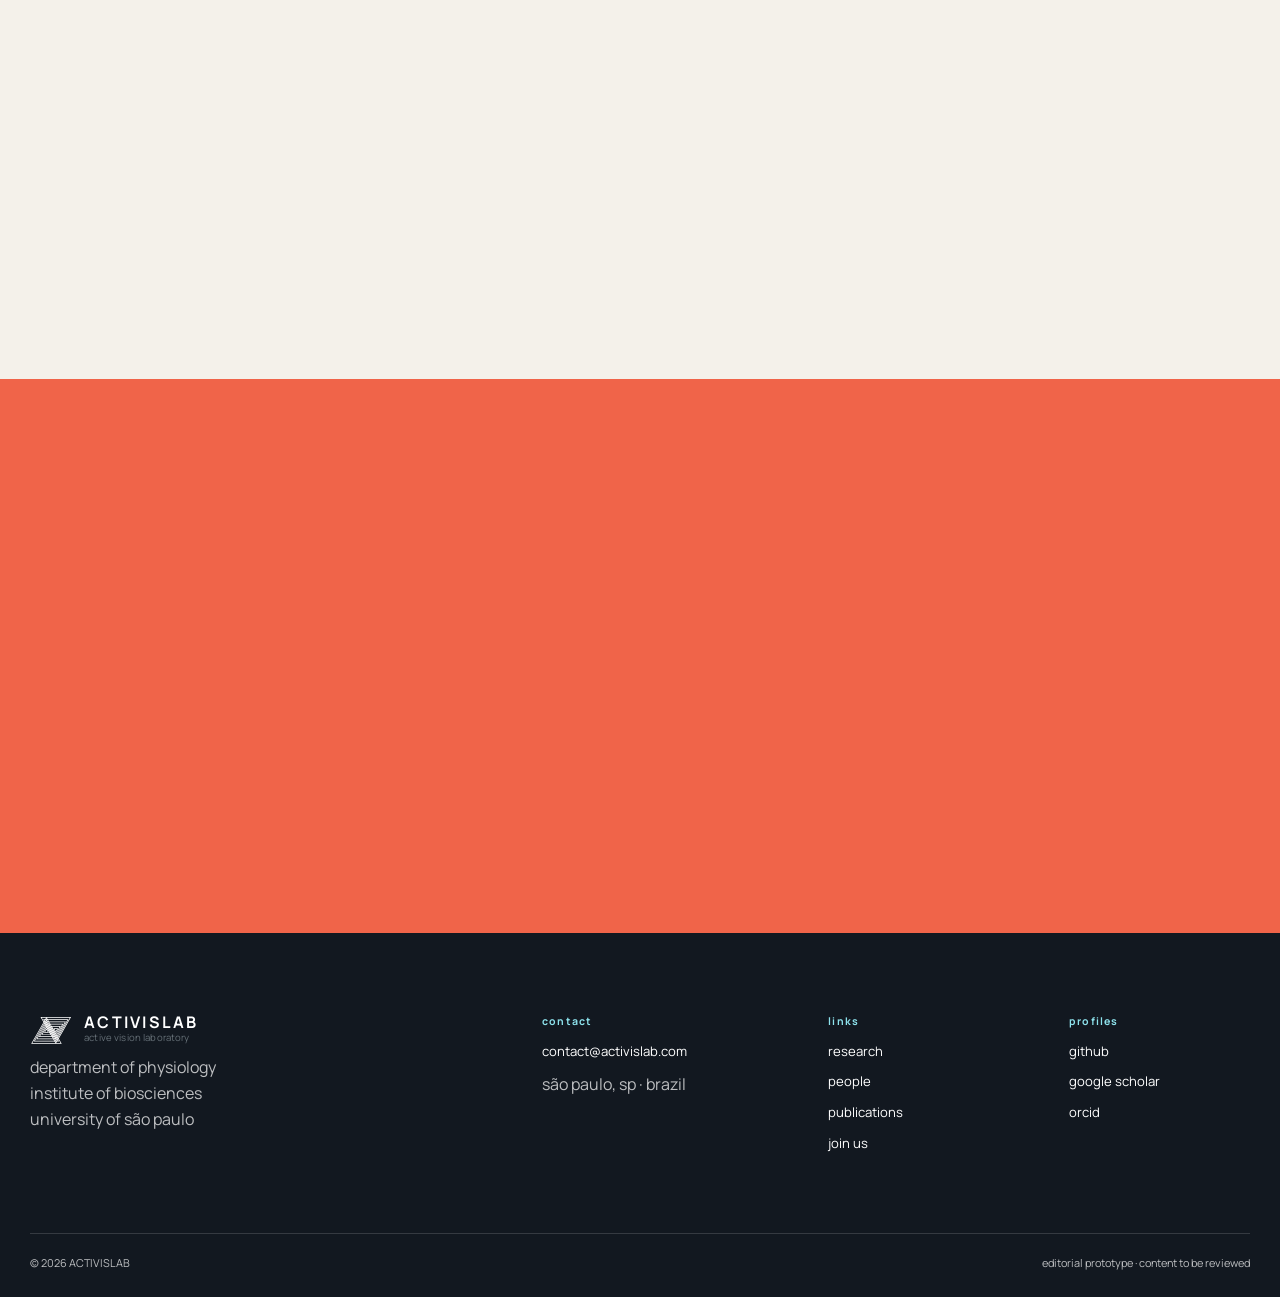
==== commit 0d98364b: "Add files via upload" ====
--- a/index.html
+++ b/index.html
@@ -35,20 +35,20 @@
   <a href="publications.html">publications</a>
   <a href="index.html#join">join us</a>
   <a
-    class="nav-github"
-    href="https://github.com/activislab"
-    target="_blank"
-    rel="noopener noreferrer"
-    aria-label="activislab on github"
-    title="activislab on github"
-  >
-    <svg viewBox="0 0 24 24" aria-hidden="true" focusable="false">
-      <path
-        fill="currentColor"
-        d="M12 .7C5.7.7.7 5.8.7 12.2c0 5.1 3.3 9.4 7.8 10.9.6.1.8-.3.8-.6v-2.2c-3.2.7-3.9-1.4-3.9-1.4-.5-1.4-1.3-1.8-1.3-1.8-1.1-.7.1-.7.1-.7 1.2.1 1.8 1.2 1.8 1.2 1.1 1.8 2.8 1.3 3.5 1 .1-.8.4-1.3.8-1.6-2.5-.3-5.2-1.3-5.2-5.6 0-1.2.4-2.3 1.2-3.1-.1-.3-.5-1.5.1-3.1 0 0 1-.3 3.2 1.2a11 11 0 0 1 5.8 0c2.2-1.5 3.2-1.2 3.2-1.2.6 1.6.2 2.8.1 3.1.8.8 1.2 1.9 1.2 3.1 0 4.3-2.6 5.3-5.2 5.6.4.4.8 1.1.8 2.1v3.1c0 .3.2.7.8.6 4.5-1.5 7.8-5.8 7.8-10.9C23.3 5.8 18.3.7 12 .7Z"
-      />
-    </svg>
-  </a>
+      class="nav-github"
+      href="https://github.com/activislab"
+      target="_blank"
+      rel="noopener noreferrer"
+      aria-label="activislab on github"
+      title="activislab on github"
+    >
+      <svg viewBox="0 0 24 24" aria-hidden="true" focusable="false">
+        <path
+          fill="currentColor"
+          d="M12 .7C5.7.7.7 5.8.7 12.2c0 5.1 3.3 9.4 7.8 10.9.6.1.8-.3.8-.6v-2.2c-3.2.7-3.9-1.4-3.9-1.4-.5-1.4-1.3-1.8-1.3-1.8-1.1-.7.1-.7.1-.7 1.2.1 1.8 1.2 1.8 1.2 1.1 1.8 2.8 1.3 3.5 1 .1-.8.4-1.3.8-1.6-2.5-.3-5.2-1.3-5.2-5.6 0-1.2.4-2.3 1.2-3.1-.1-.3-.5-1.5.1-3.1 0 0 1-.3 3.2 1.2a11 11 0 0 1 5.8 0c2.2-1.5 3.2-1.2 3.2-1.2.6 1.6.2 2.8.1 3.1.8.8 1.2 1.9 1.2 3.1 0 4.3-2.6 5.3-5.2 5.6.4.4.8 1.1.8 2.1v3.1c0 .3.2.7.8.6 4.5-1.5 7.8-5.8 7.8-10.9C23.3 5.8 18.3.7 12 .7Z"
+        />
+      </svg>
+    </a>
 </nav>
 </div>
 </header>
@@ -333,17 +333,7 @@
 <div class="shell footer-grid">
 <div>
 <a class="brand footer-brand" href="#top">
-  <!-- <img
-    alt=""
-    aria-hidden="true"
-    class="brand-logo footer-brand-logo"
-    src="lab-logo.svg"
-  /> -->
-  <!-- <span class="brand-copy">
-    <strong>activislab</strong>
-    <small>active vision laboratory</small>
-  </span> -->
-</a>  
+<img alt="" aria-hidden="true" class="brand-logo footer-brand-logo" src="lab-logo.svg"/>
 <span class="brand-copy"><strong>activislab</strong><small>active vision laboratory</small></span>
 </a>
 <p>department of physiology<br/>institute of biosciences<br/>university of são paulo</p>
@@ -362,7 +352,7 @@
 </div>
 <div>
 <p class="footer-label">profiles</p>
-<a href="https://github.com/activislab">github</a>
+<a href="https://github.com/activislab" rel="noopener noreferrer" target="_blank">github</a>
 <a href="#">google scholar</a>
 <a href="#">orcid</a>
 </div>
--- a/styles.css
+++ b/styles.css
@@ -51,12 +51,7 @@
 .site-header.is-scrolled { border-color: rgba(18, 24, 32, .1); box-shadow: 0 8px 30px rgba(18,24,32,.04); }
 .header-inner { min-height: 88px; display: flex; align-items: center; justify-content: space-between; gap: 36px; }
 .brand { display: inline-flex; align-items: center; gap: 12px; }
-.brand-logo { width: auto; height: 32px; flex: 0 0 auto; object-fit: contain; }
-.brand-mark { position: relative; width: 35px; height: 32px; flex: 0 0 35px; }
-.brand-dot { position: absolute; width: 12px; height: 12px; border-radius: 50%; background: var(--coral); left: 2px; bottom: 4px; }
-.brand-line { position: absolute; width: 29px; height: 2px; border-radius: 99px; background: var(--cyan); transform: rotate(-28deg); left: 7px; top: 13px; transform-origin: left center; }
-.brand-line::after { content: ""; position: absolute; width: 8px; height: 8px; border: 2px solid var(--navy); border-radius: 50%; right: -4px; top: -5px; background: var(--paper); }
-.brand-copy { display: grid; line-height: 1.05; }
+.brand-logo { width: auto; height: 32px; flex: 0 0 auto; object-fit: contain; }.brand-copy { display: grid; line-height: 1.05; }
 .brand-copy strong { font-size: 1rem; letter-spacing: .14em; text-transform: uppercase; white-space: nowrap; }
 .lab-name { text-transform: uppercase; }
 .brand-copy small { margin-top: 3px; color: var(--muted); font-size: .6rem; letter-spacing: .015em; }
@@ -238,9 +233,10 @@
 .site-footer { background: var(--ink); color: rgba(255,255,255,.72); padding: 80px 0 25px; }
 .footer-grid { display: grid; grid-template-columns: 2fr 1fr .8fr .8fr; gap: 60px; }
 .footer-brand { color: white; margin-bottom: 28px; }
-.footer-brand .brand-line::after { background: var(--ink); border-color: white; }
-.footer-grid p, .footer-grid a { font-size: .82rem; }
+.footer-brand-logo { filter: brightness(0) invert(1); }
+.footer-brand .footer-grid p, .footer-grid a { font-size: .82rem; }
 .footer-grid a { display: block; width: fit-content; margin-bottom: 9px; color: white; }
+.footer-grid .footer-brand { display: inline-flex; align-items: center; gap: 12px; }
 .footer-grid a:hover { color: #8de2ec; }
 .footer-label { color: #8de2ec; font-size: .66rem !important; font-weight: 700; letter-spacing: .11em; text-transform: lowercase; }
 .footer-bottom { margin-top: 70px; padding-top: 20px; border-top: 1px solid rgba(255,255,255,.15); display: flex; justify-content: space-between; gap: 20px; font-size: .68rem; }
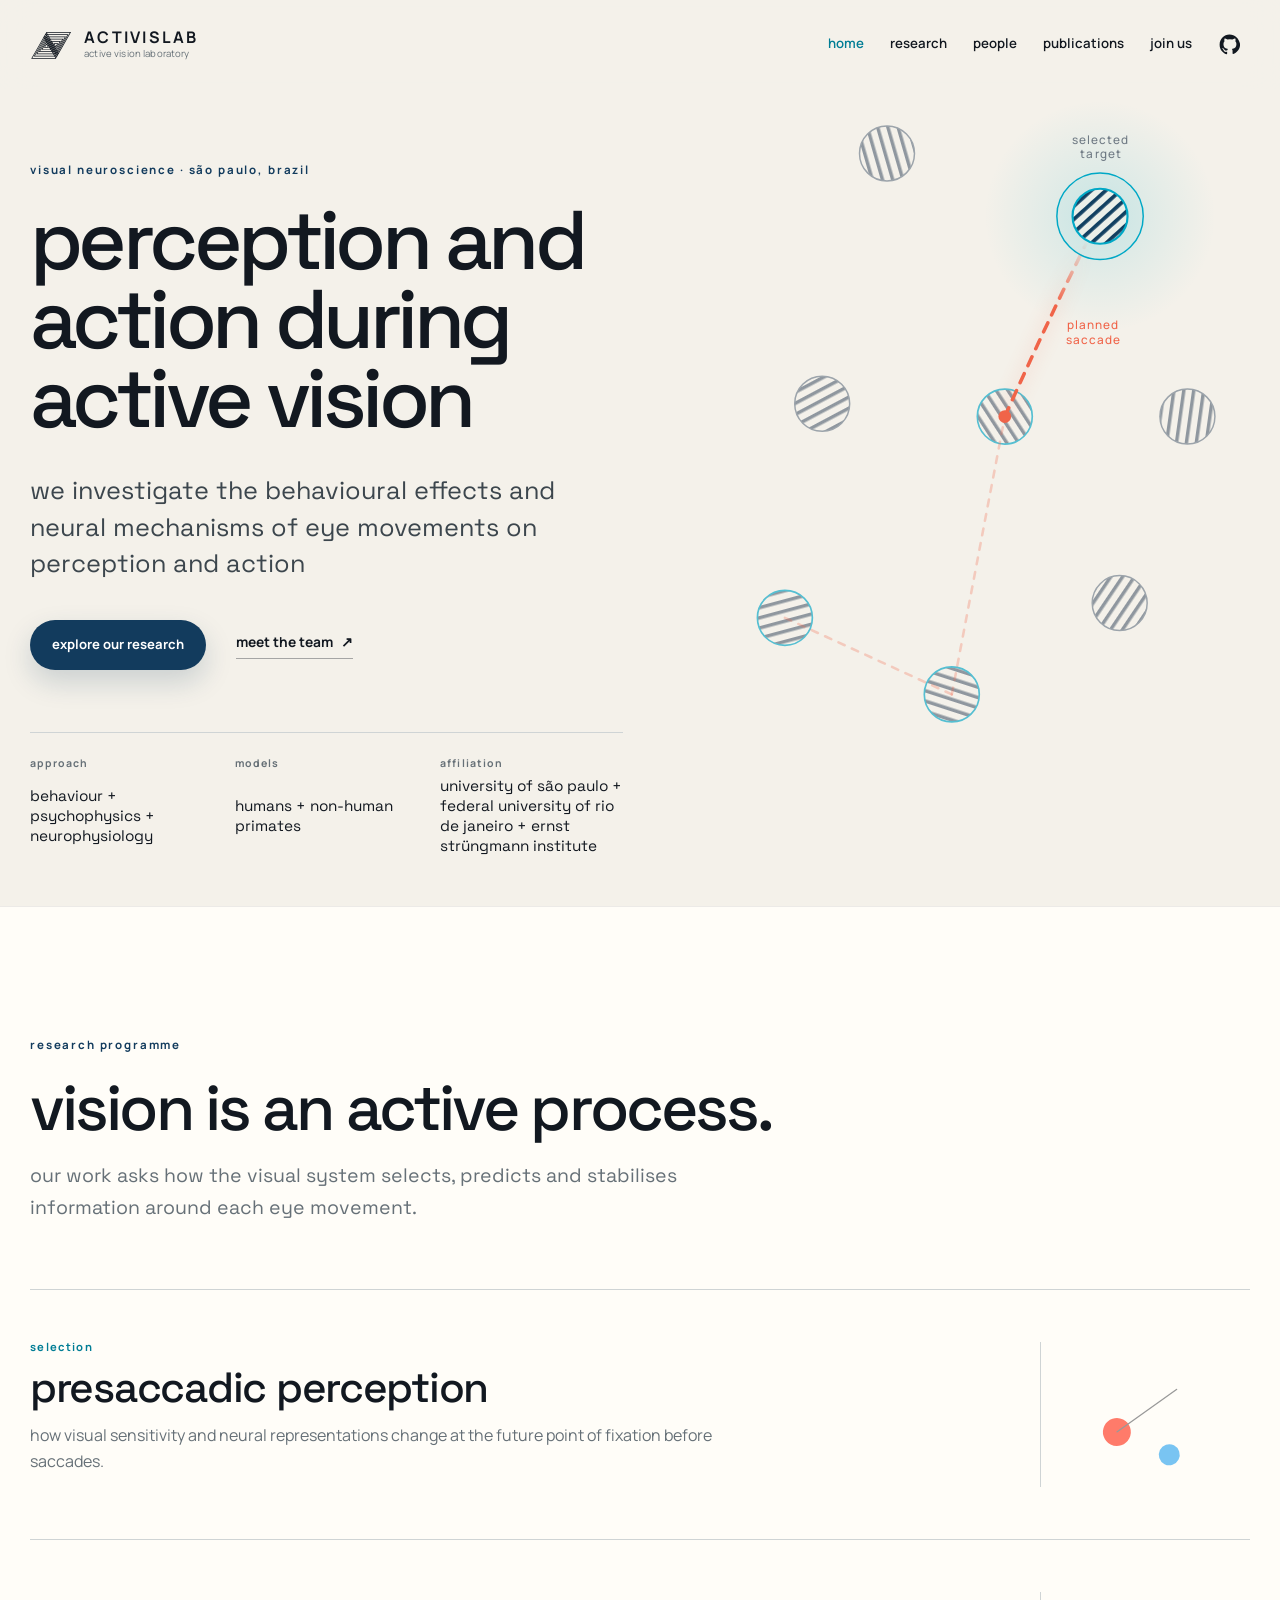
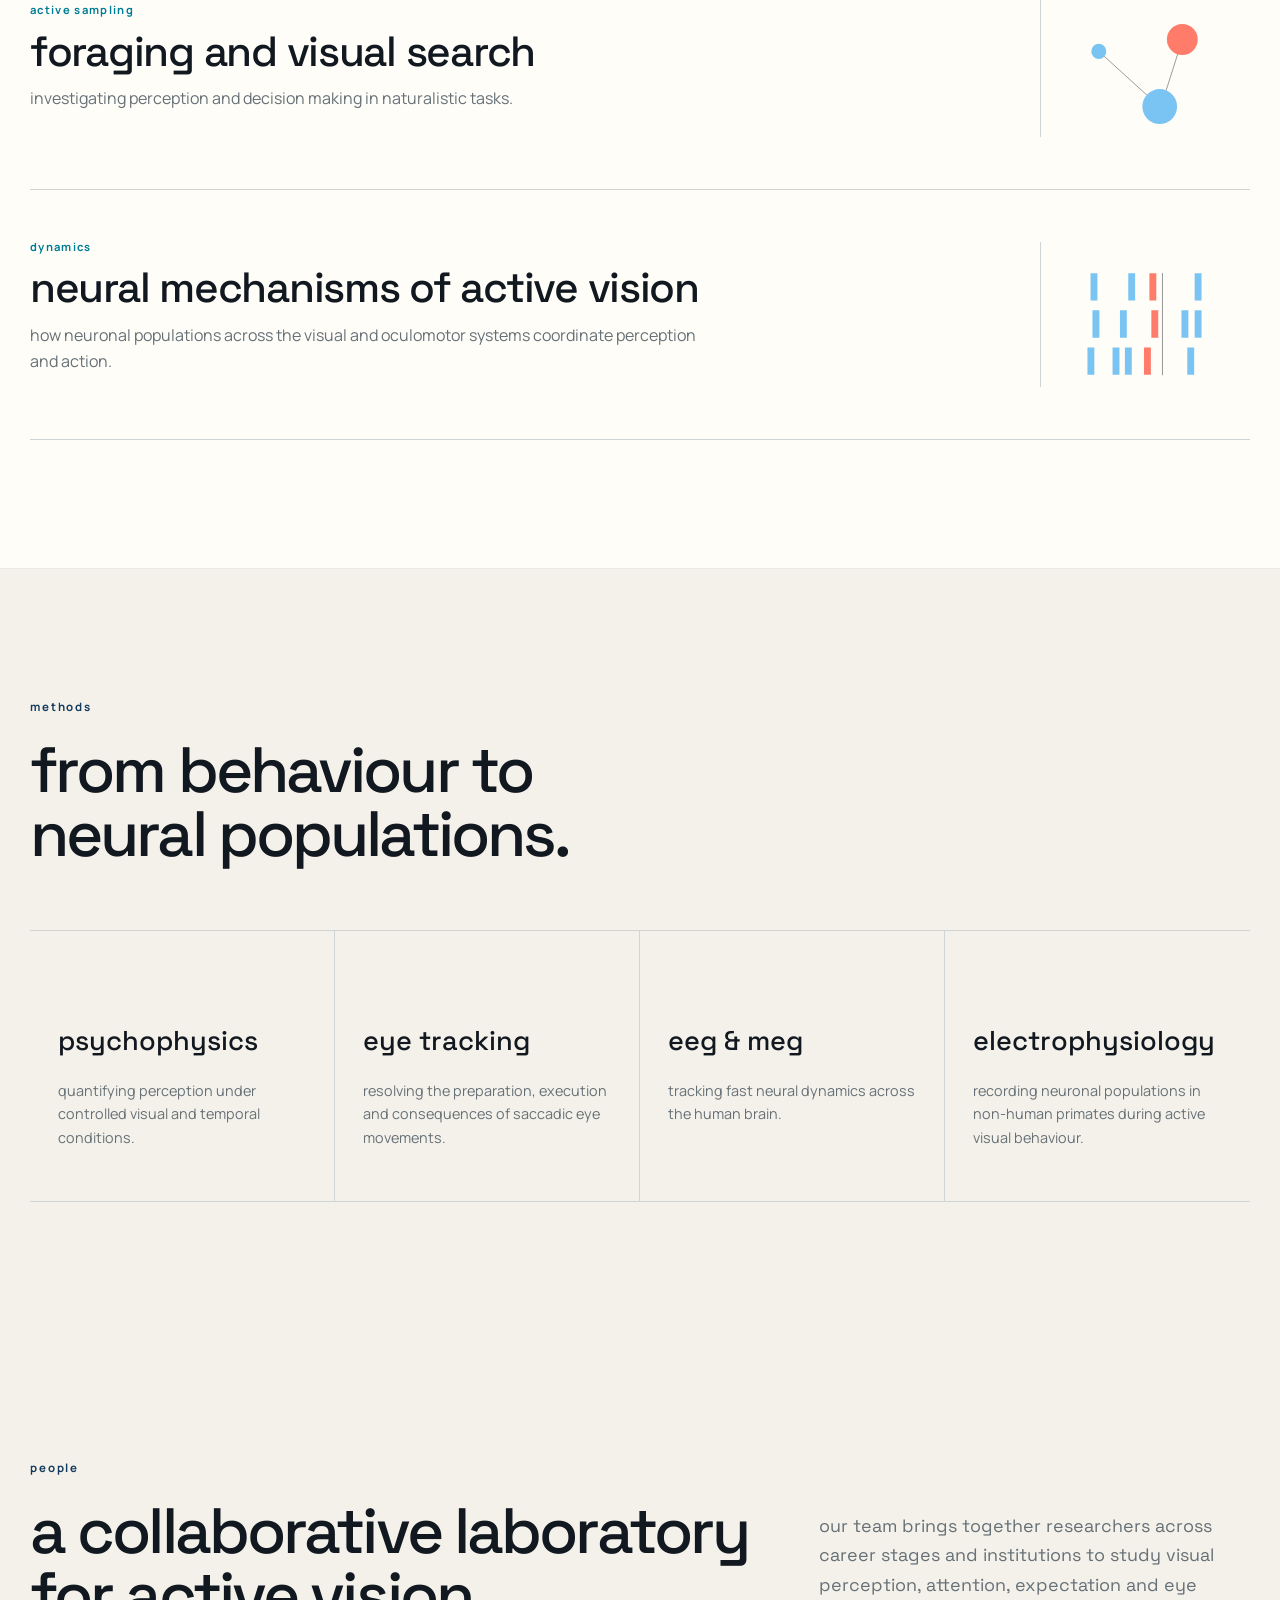
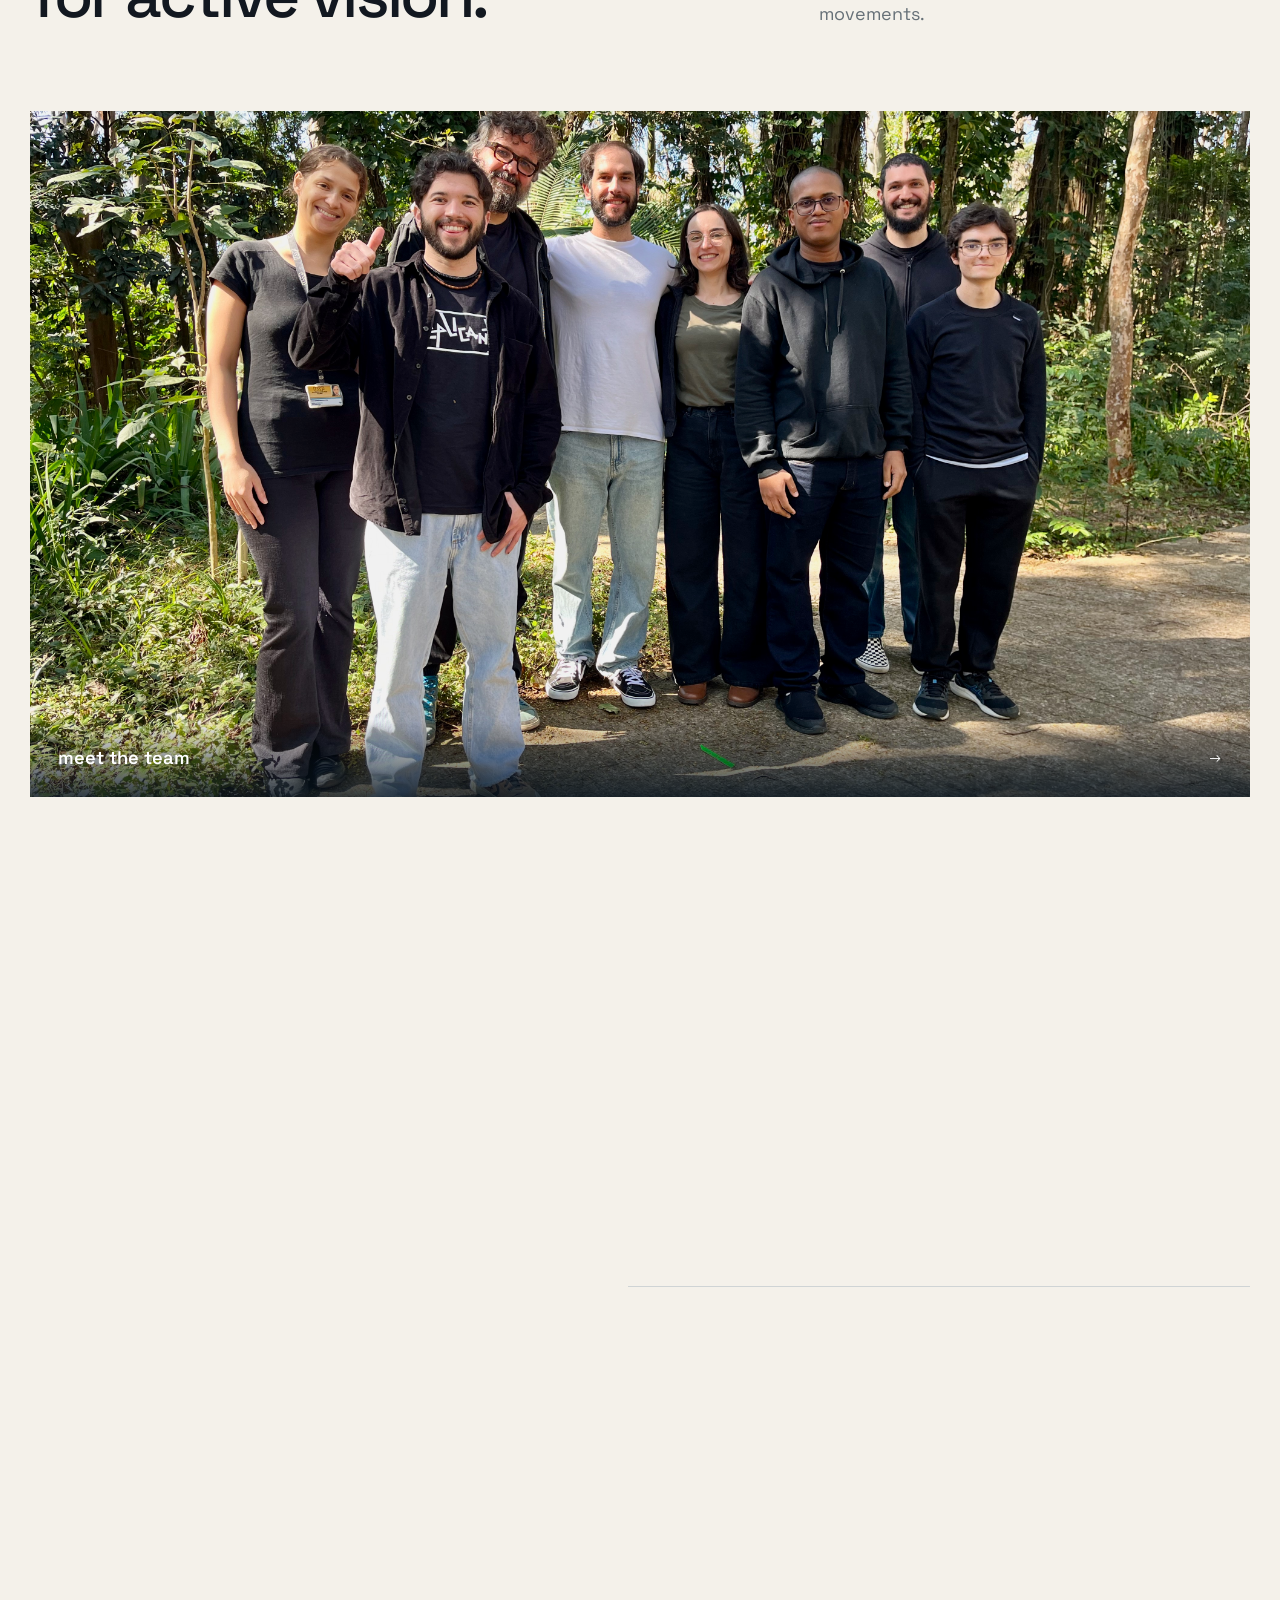
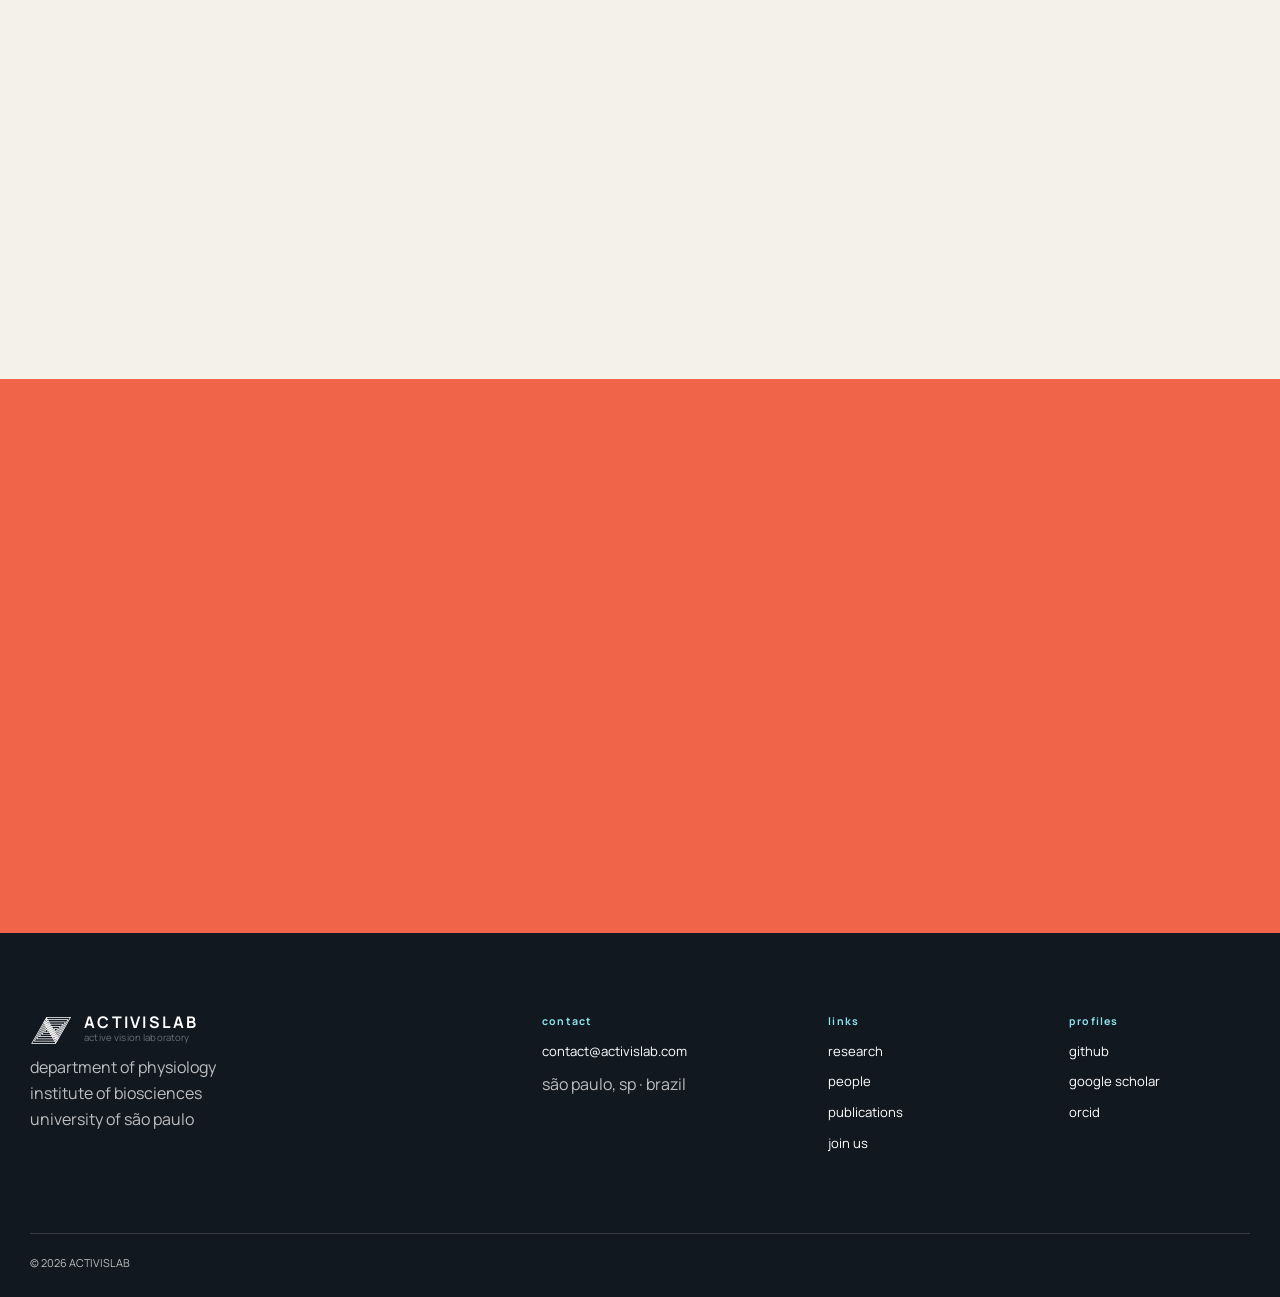
==== commit eb87dfe0: "Update index.html" ====
--- a/index.html
+++ b/index.html
@@ -359,7 +359,6 @@
 </div>
 <div class="shell footer-bottom">
 <span>© <span data-year=""></span> <span class="lab-name">activislab</span></span>
-<span>editorial prototype · content to be reviewed</span>
 </div>
 </footer>
 </body>
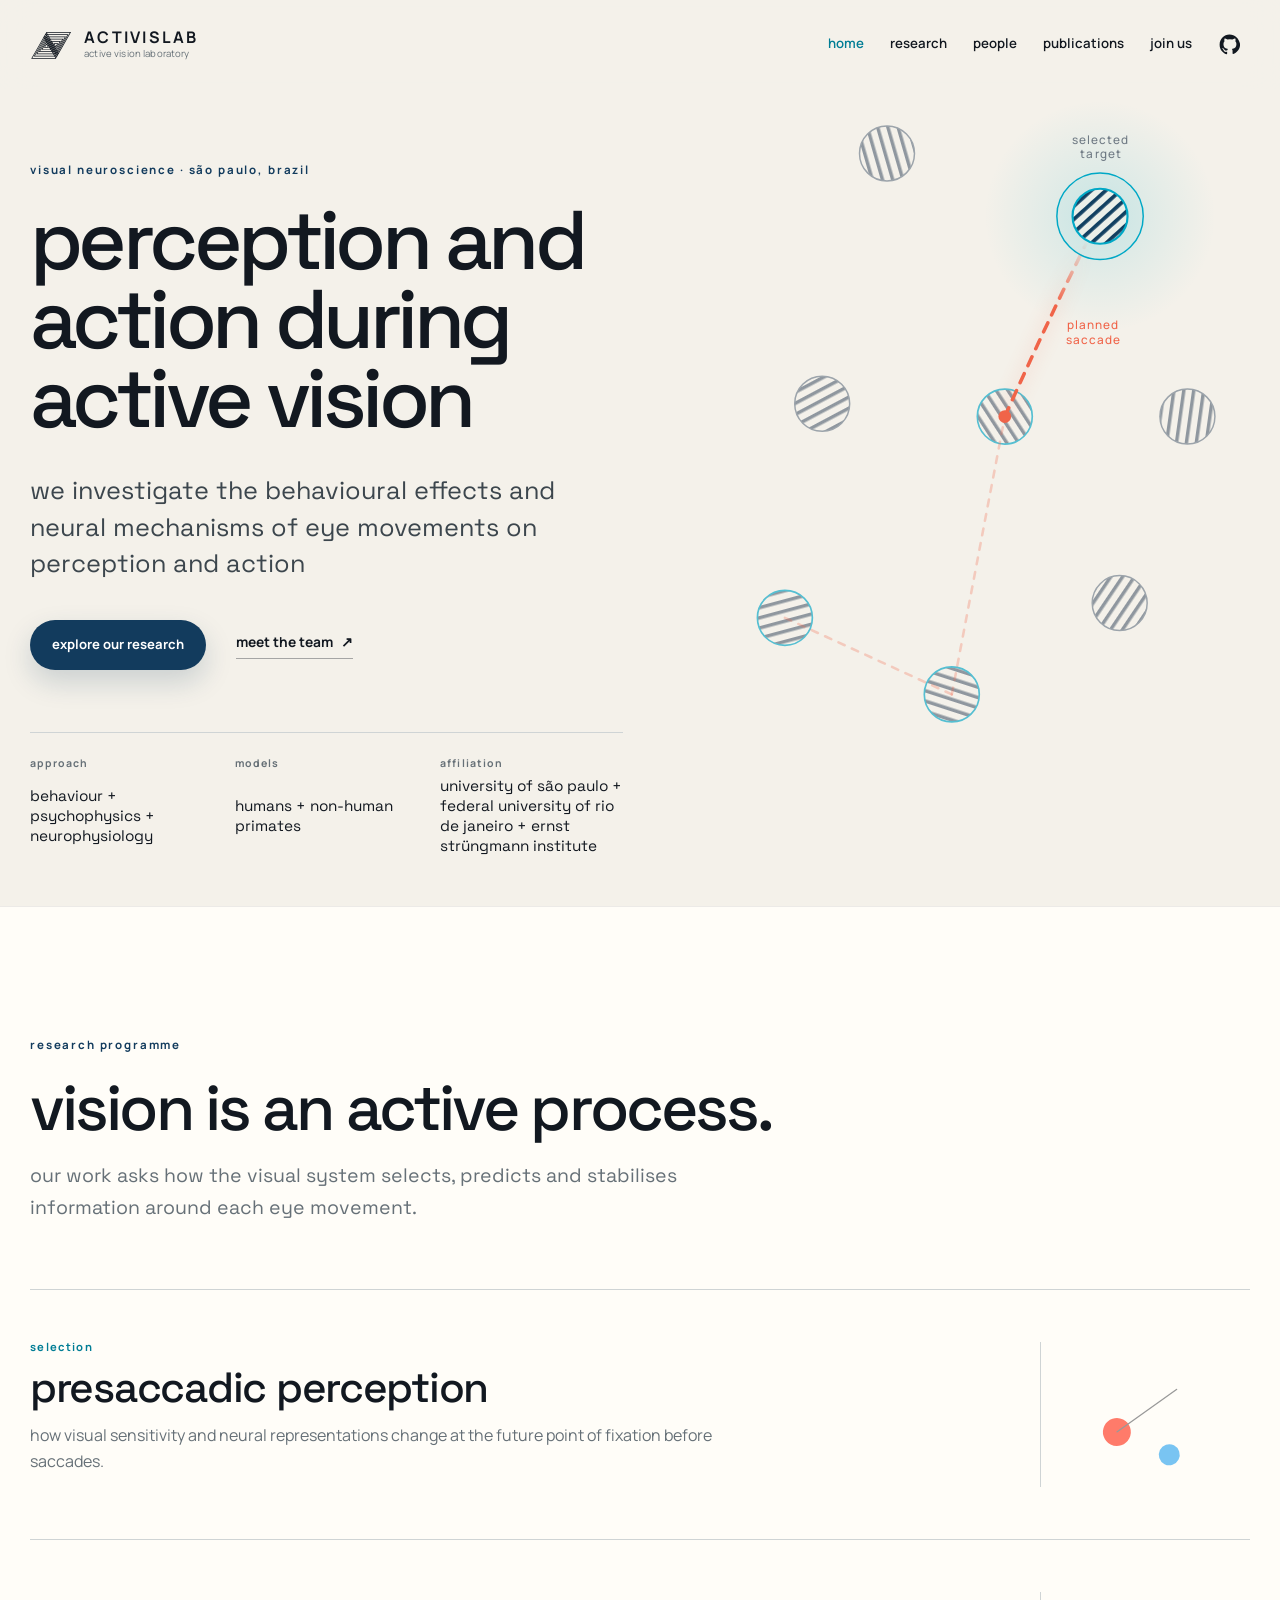
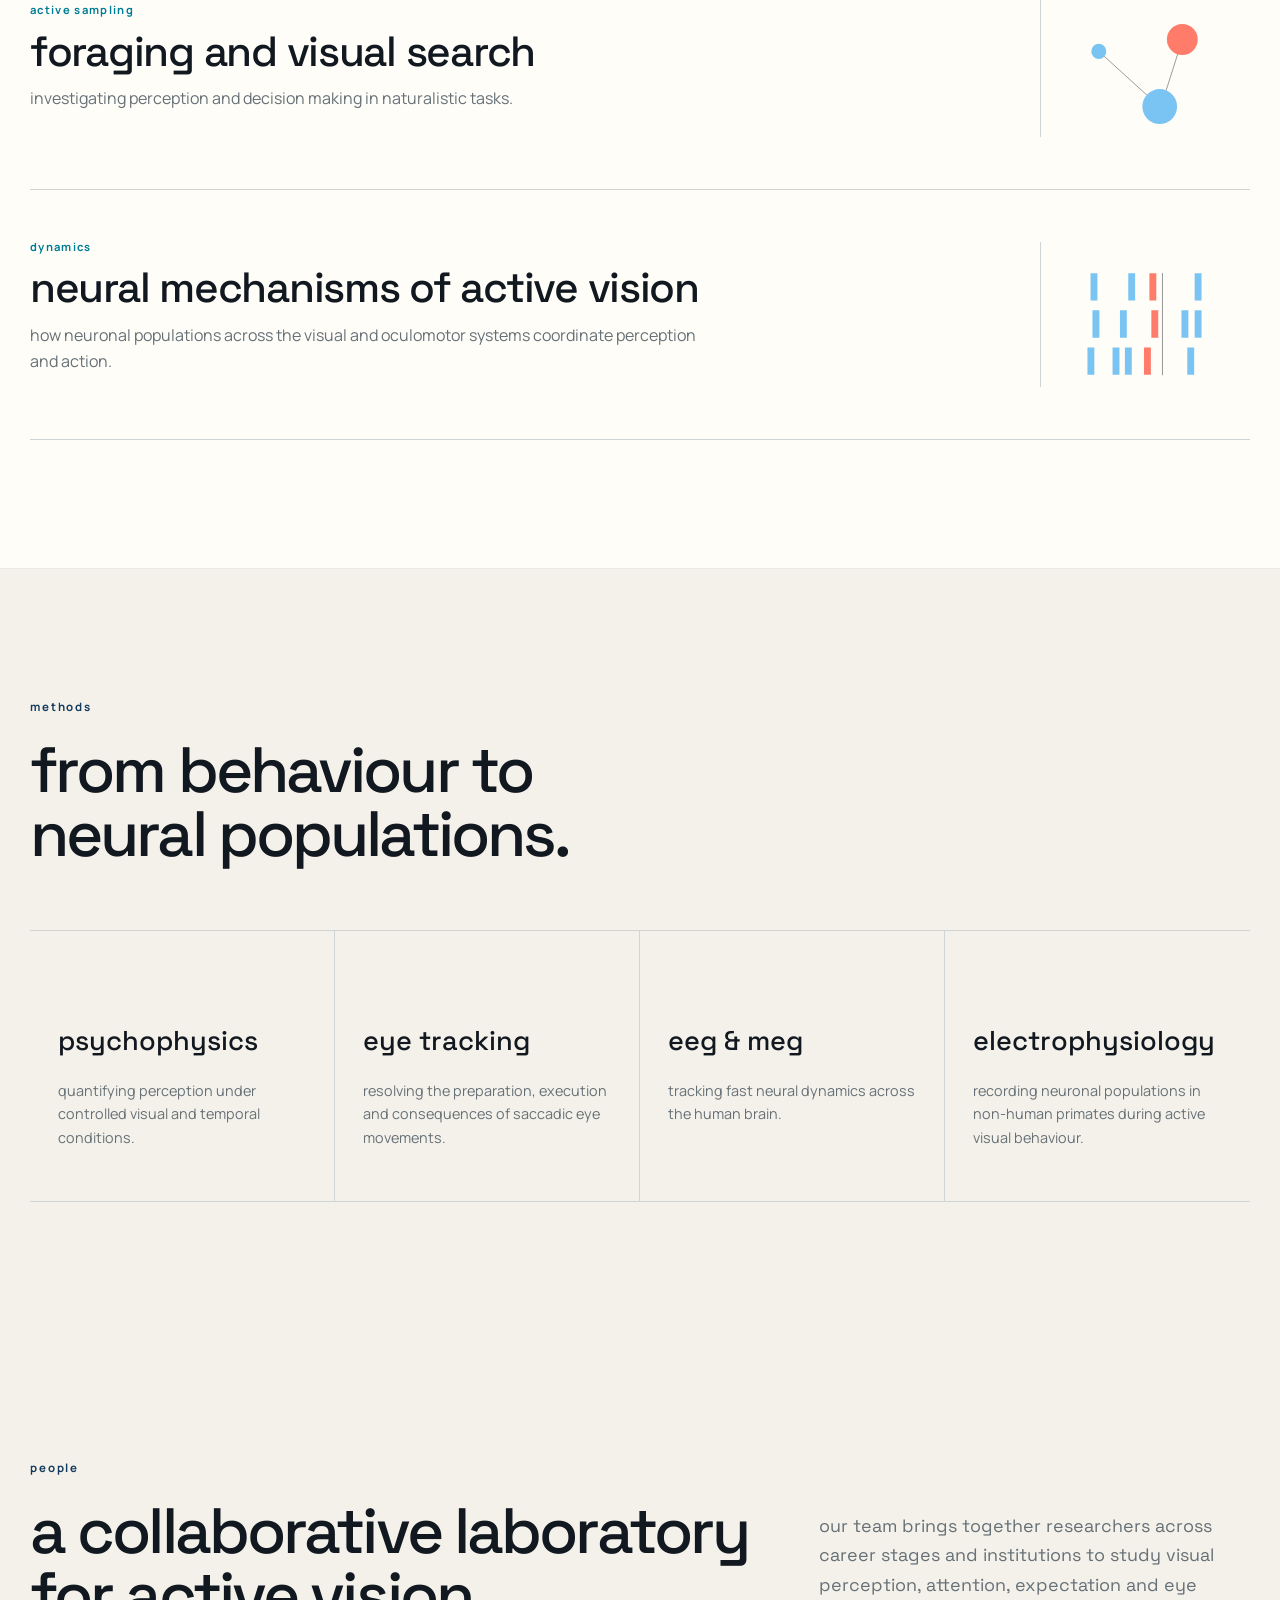
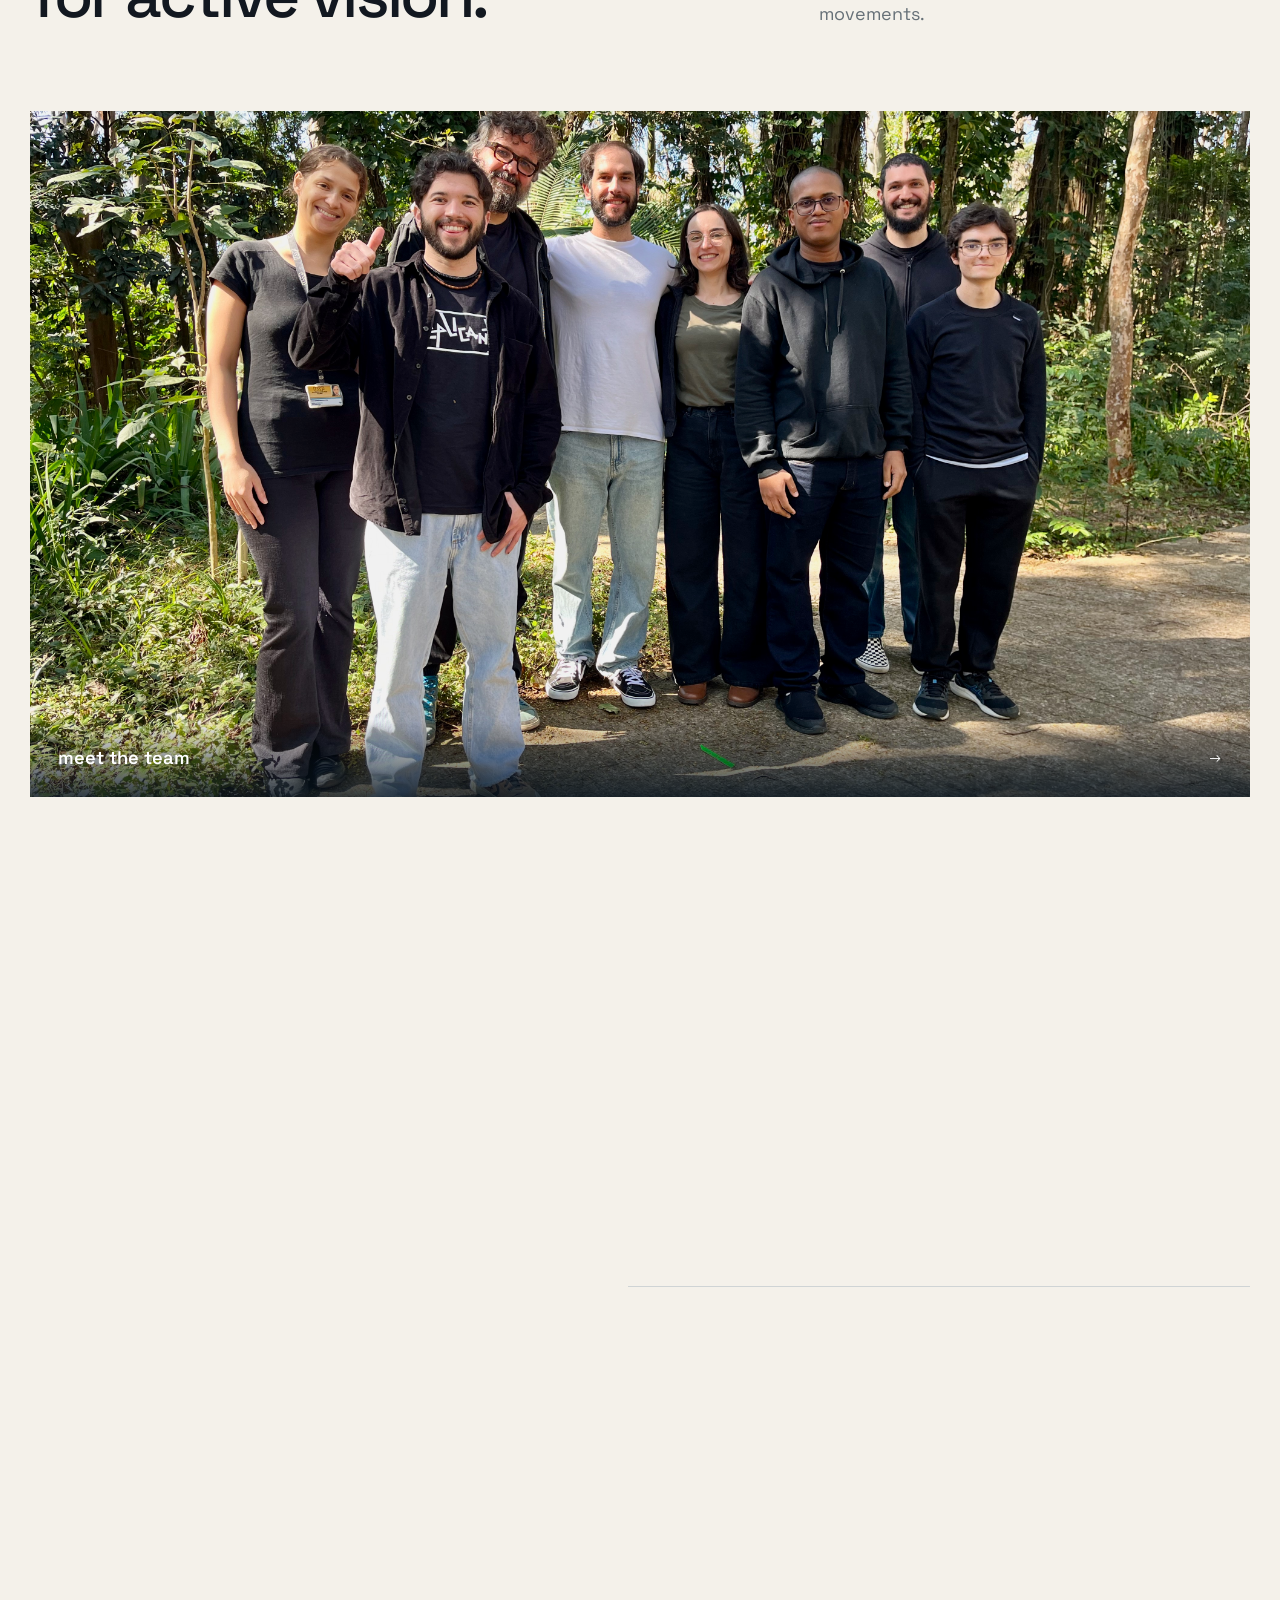
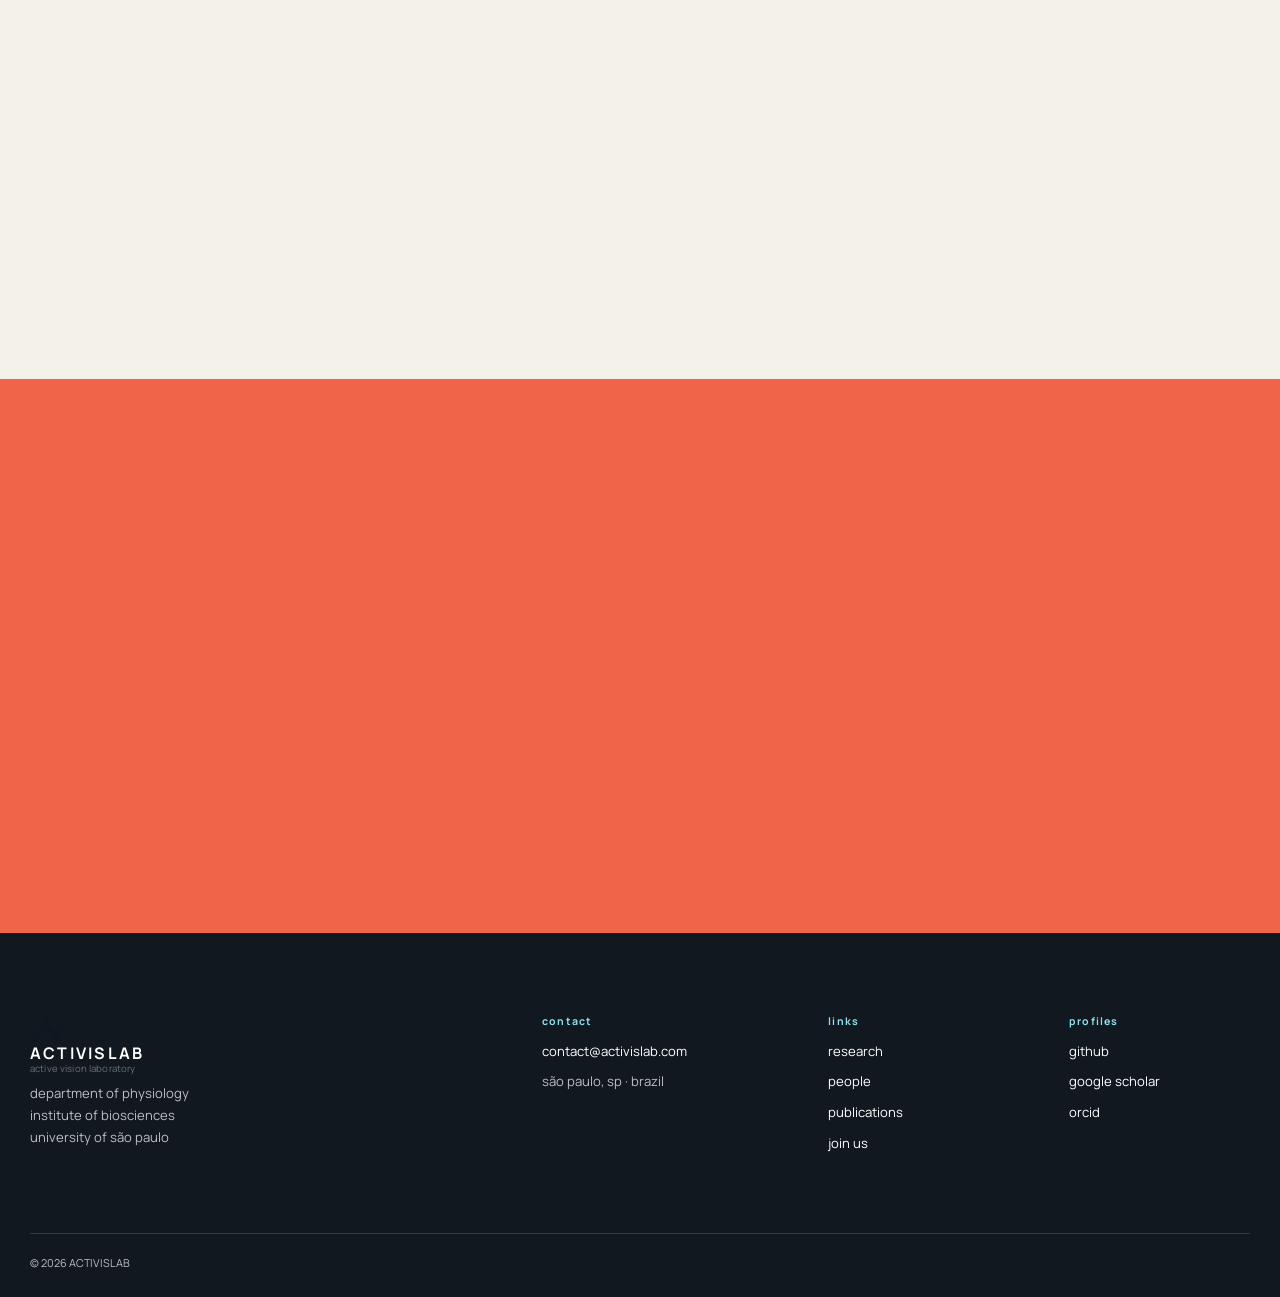
==== commit 114c4665: "Update index.html" ====
--- a/index.html
+++ b/index.html
@@ -7,6 +7,7 @@
 <meta content="the active vision laboratory investigates how eye movements, attention, expectation and neural activity shape visual perception." name="description"/>
 <meta content="#f4f1ea" name="theme-color"/>
 <title>activislab — active vision laboratory</title>
+  <link rel="icon" type="image/png" href="favicon.png">
 <link href="https://fonts.googleapis.com" rel="preconnect"/>
 <link crossorigin="" href="https://fonts.gstatic.com" rel="preconnect"/>
 <link href="https://fonts.googleapis.com/css2?family=Manrope:wght@400;500;600;700&amp;family=Space+Grotesk:wght@400;500;600;700&amp;display=swap" rel="stylesheet"/>
--- a/styles.css
+++ b/styles.css
@@ -51,7 +51,12 @@
 .site-header.is-scrolled { border-color: rgba(18, 24, 32, .1); box-shadow: 0 8px 30px rgba(18,24,32,.04); }
 .header-inner { min-height: 88px; display: flex; align-items: center; justify-content: space-between; gap: 36px; }
 .brand { display: inline-flex; align-items: center; gap: 12px; }
-.brand-logo { width: auto; height: 32px; flex: 0 0 auto; object-fit: contain; }.brand-copy { display: grid; line-height: 1.05; }
+.brand-logo { width: auto; height: 32px; flex: 0 0 auto; object-fit: contain; }
+.brand-mark { position: relative; width: 35px; height: 32px; flex: 0 0 35px; }
+.brand-dot { position: absolute; width: 12px; height: 12px; border-radius: 50%; background: var(--coral); left: 2px; bottom: 4px; }
+.brand-line { position: absolute; width: 29px; height: 2px; border-radius: 99px; background: var(--cyan); transform: rotate(-28deg); left: 7px; top: 13px; transform-origin: left center; }
+.brand-line::after { content: ""; position: absolute; width: 8px; height: 8px; border: 2px solid var(--navy); border-radius: 50%; right: -4px; top: -5px; background: var(--paper); }
+.brand-copy { display: grid; line-height: 1.05; }
 .brand-copy strong { font-size: 1rem; letter-spacing: .14em; text-transform: uppercase; white-space: nowrap; }
 .lab-name { text-transform: uppercase; }
 .brand-copy small { margin-top: 3px; color: var(--muted); font-size: .6rem; letter-spacing: .015em; }
@@ -190,7 +195,7 @@
 
 /* people */
 .people-section { background: var(--paper-2); }
-.people-grid { display: grid; grid-template-columns: repeat(3, 1fr); gap: 28px; }
+.people-grid { display: grid; grid-template-columns: repeat(3, 1fr); gap: 32px; }
 .person { display: grid; gap: 20px; }
 .person-lead { grid-column: span 2; grid-template-columns: 1.2fr .8fr; align-items: end; }
 .portrait { min-height: 300px; display: grid; place-items: center; background: linear-gradient(135deg, rgba(18,59,93,.95), rgba(0,168,198,.62)); border-radius: 2px; overflow: hidden; position: relative; }
@@ -233,10 +238,9 @@
 .site-footer { background: var(--ink); color: rgba(255,255,255,.72); padding: 80px 0 25px; }
 .footer-grid { display: grid; grid-template-columns: 2fr 1fr .8fr .8fr; gap: 60px; }
 .footer-brand { color: white; margin-bottom: 28px; }
-.footer-brand-logo { filter: brightness(0) invert(1); }
-.footer-brand .footer-grid p, .footer-grid a { font-size: .82rem; }
+.footer-brand .brand-line::after { background: var(--ink); border-color: white; }
+.footer-grid p, .footer-grid a { font-size: .82rem; }
 .footer-grid a { display: block; width: fit-content; margin-bottom: 9px; color: white; }
-.footer-grid .footer-brand { display: inline-flex; align-items: center; gap: 12px; }
 .footer-grid a:hover { color: #8de2ec; }
 .footer-label { color: #8de2ec; font-size: .66rem !important; font-weight: 700; letter-spacing: .11em; text-transform: lowercase; }
 .footer-bottom { margin-top: 70px; padding-top: 20px; border-top: 1px solid rgba(255,255,255,.15); display: flex; justify-content: space-between; gap: 20px; font-size: .68rem; }
@@ -477,8 +481,10 @@
 
 /* uniform member portraits */
 .people-grid {
+  width: 80%;
+  margin-inline: auto;
   grid-template-columns: repeat(3, minmax(0, 1fr));
-  gap: 28px;
+  gap: 128px;
 }
 
 .person,
@@ -507,6 +513,7 @@
 
 @media (max-width: 980px) {
   .people-grid {
+    width: 100%;
     grid-template-columns: repeat(2, minmax(0, 1fr));
   }
 
@@ -517,6 +524,7 @@
 
 @media (max-width: 680px) {
   .people-grid {
+    width: 100%;
     grid-template-columns: 1fr;
   }
 }
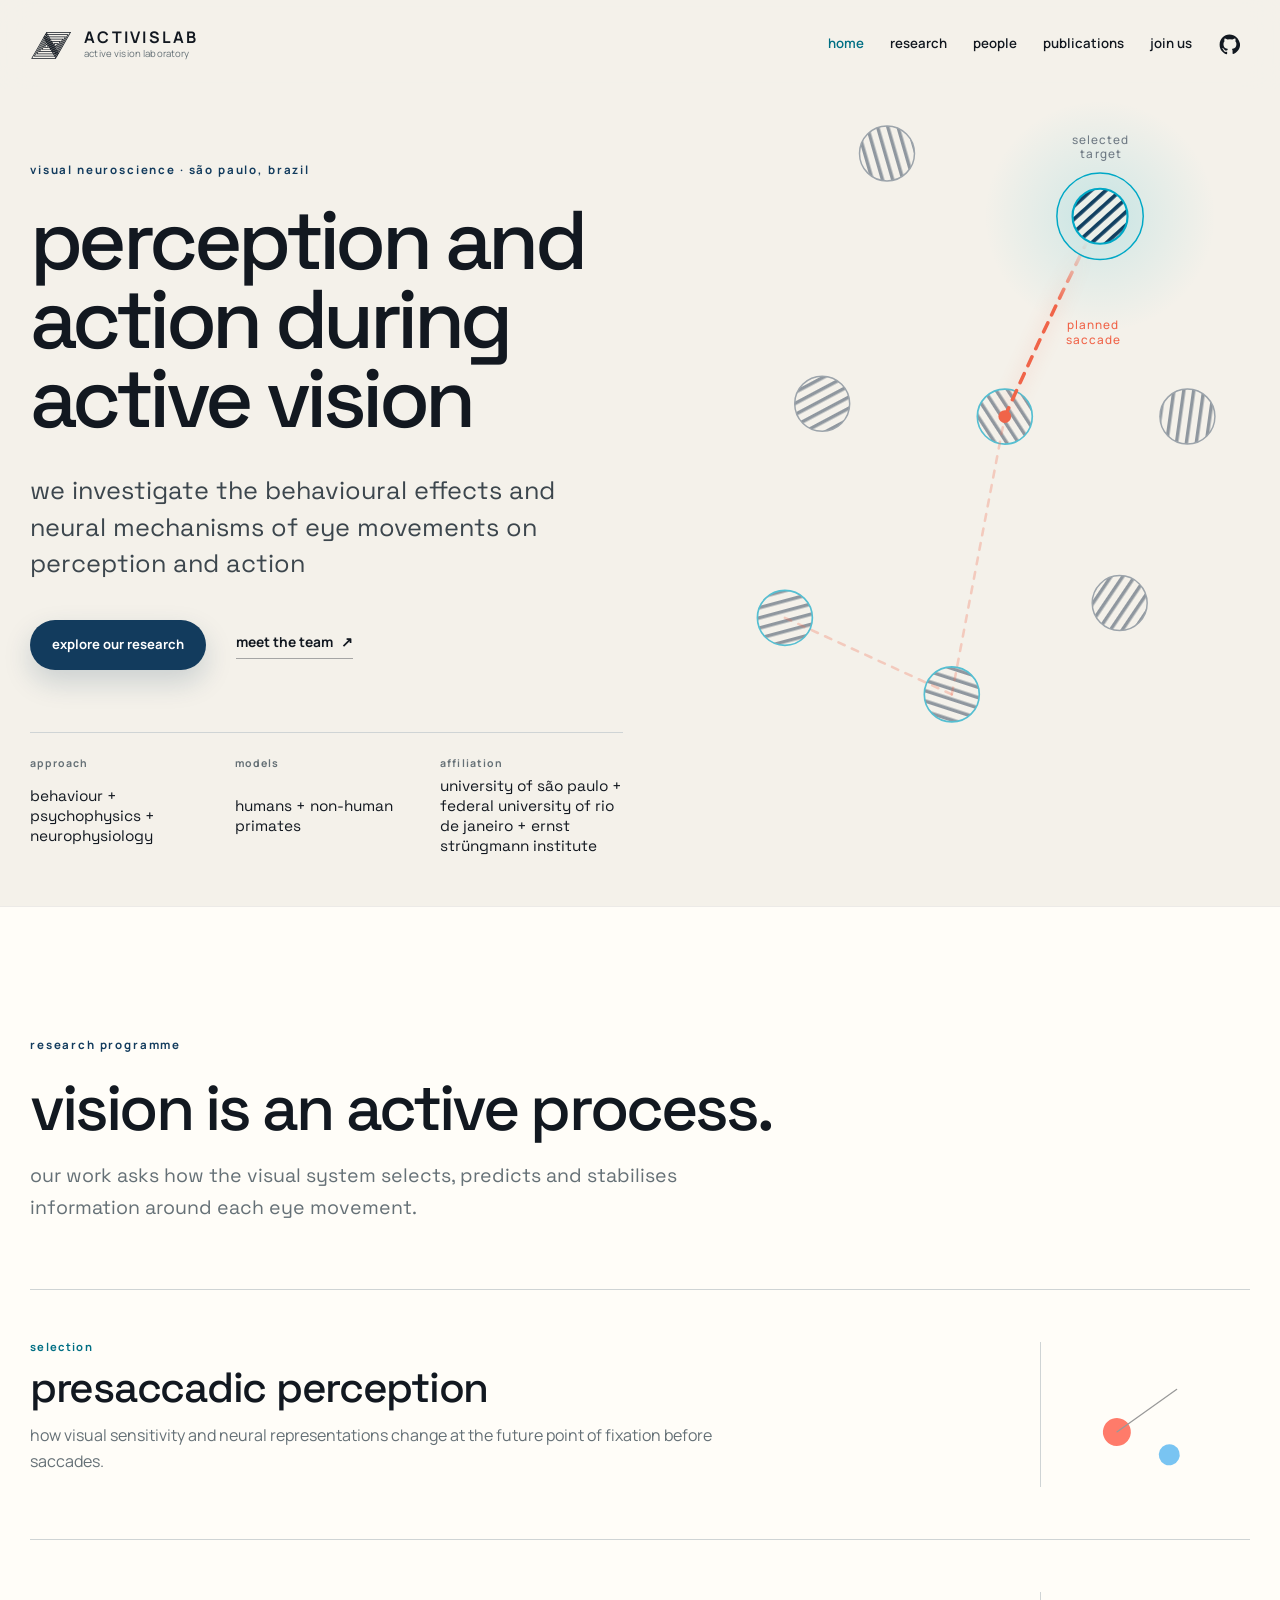
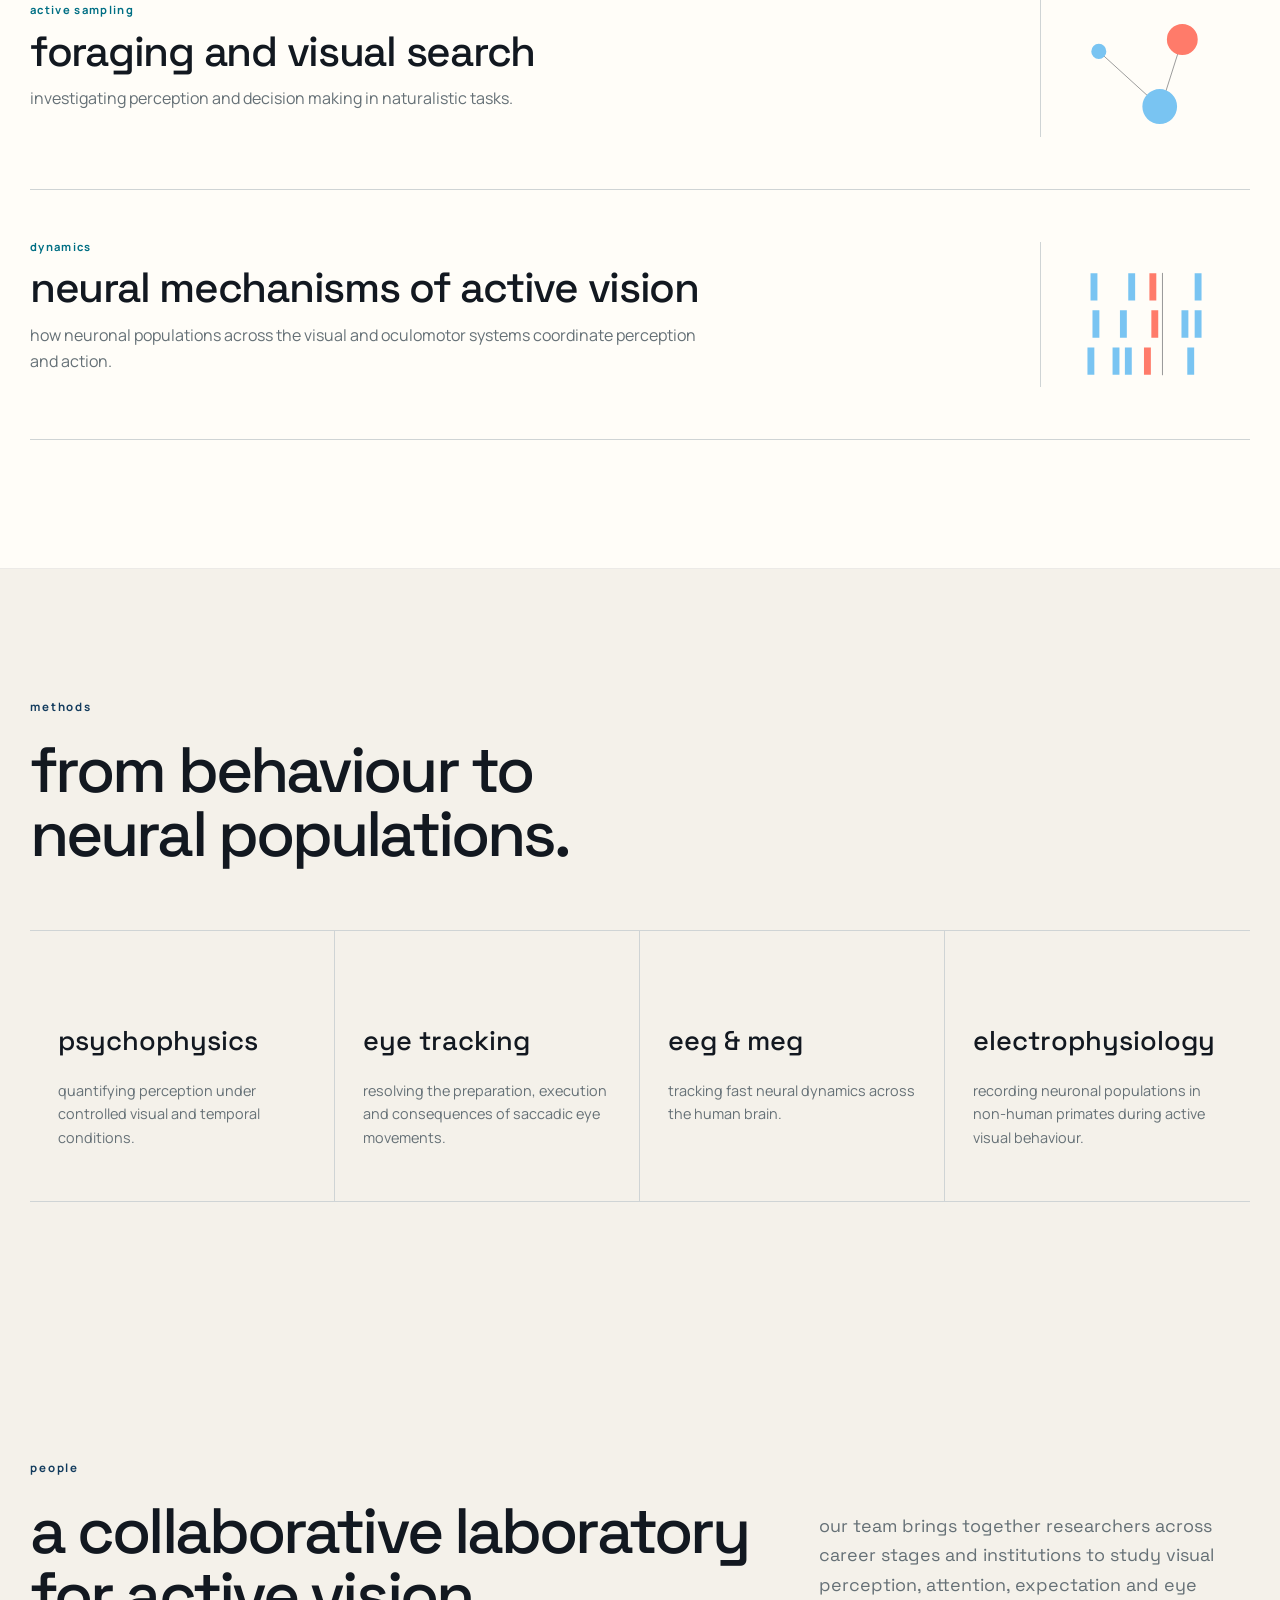
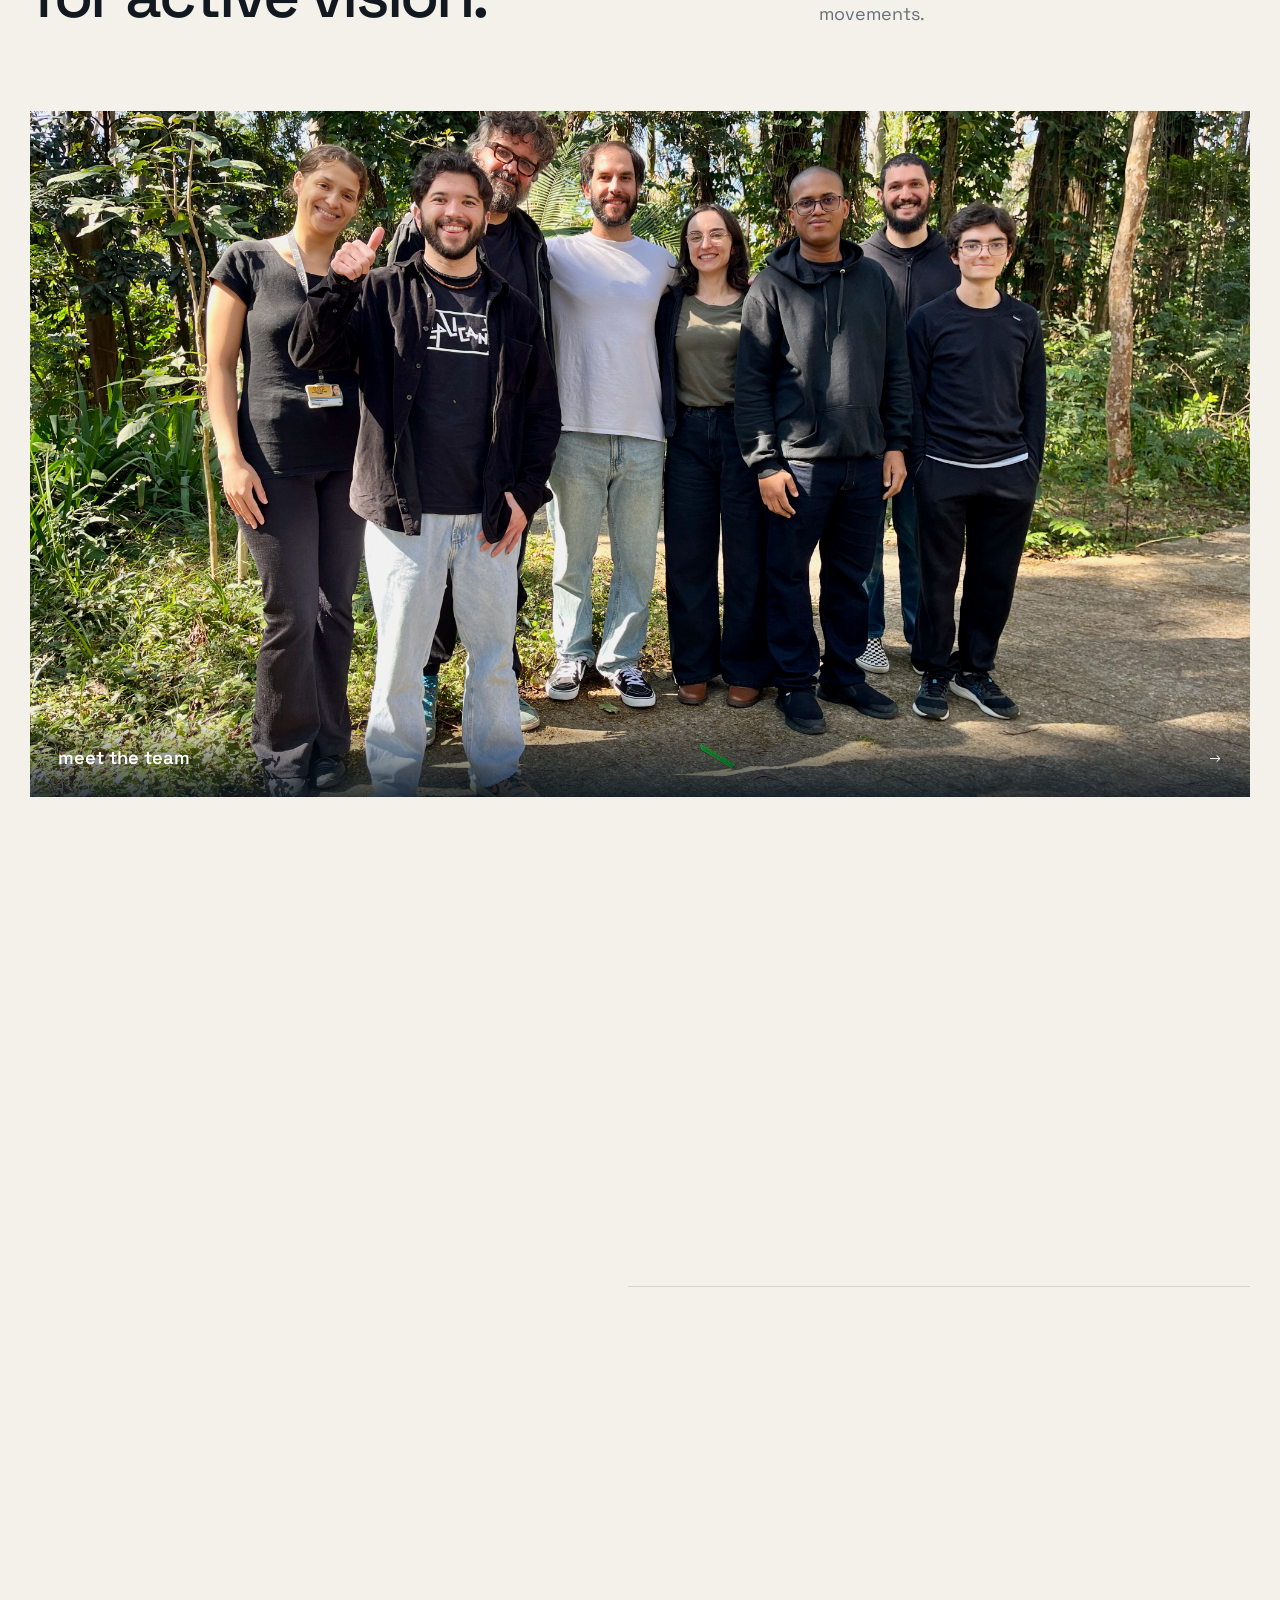
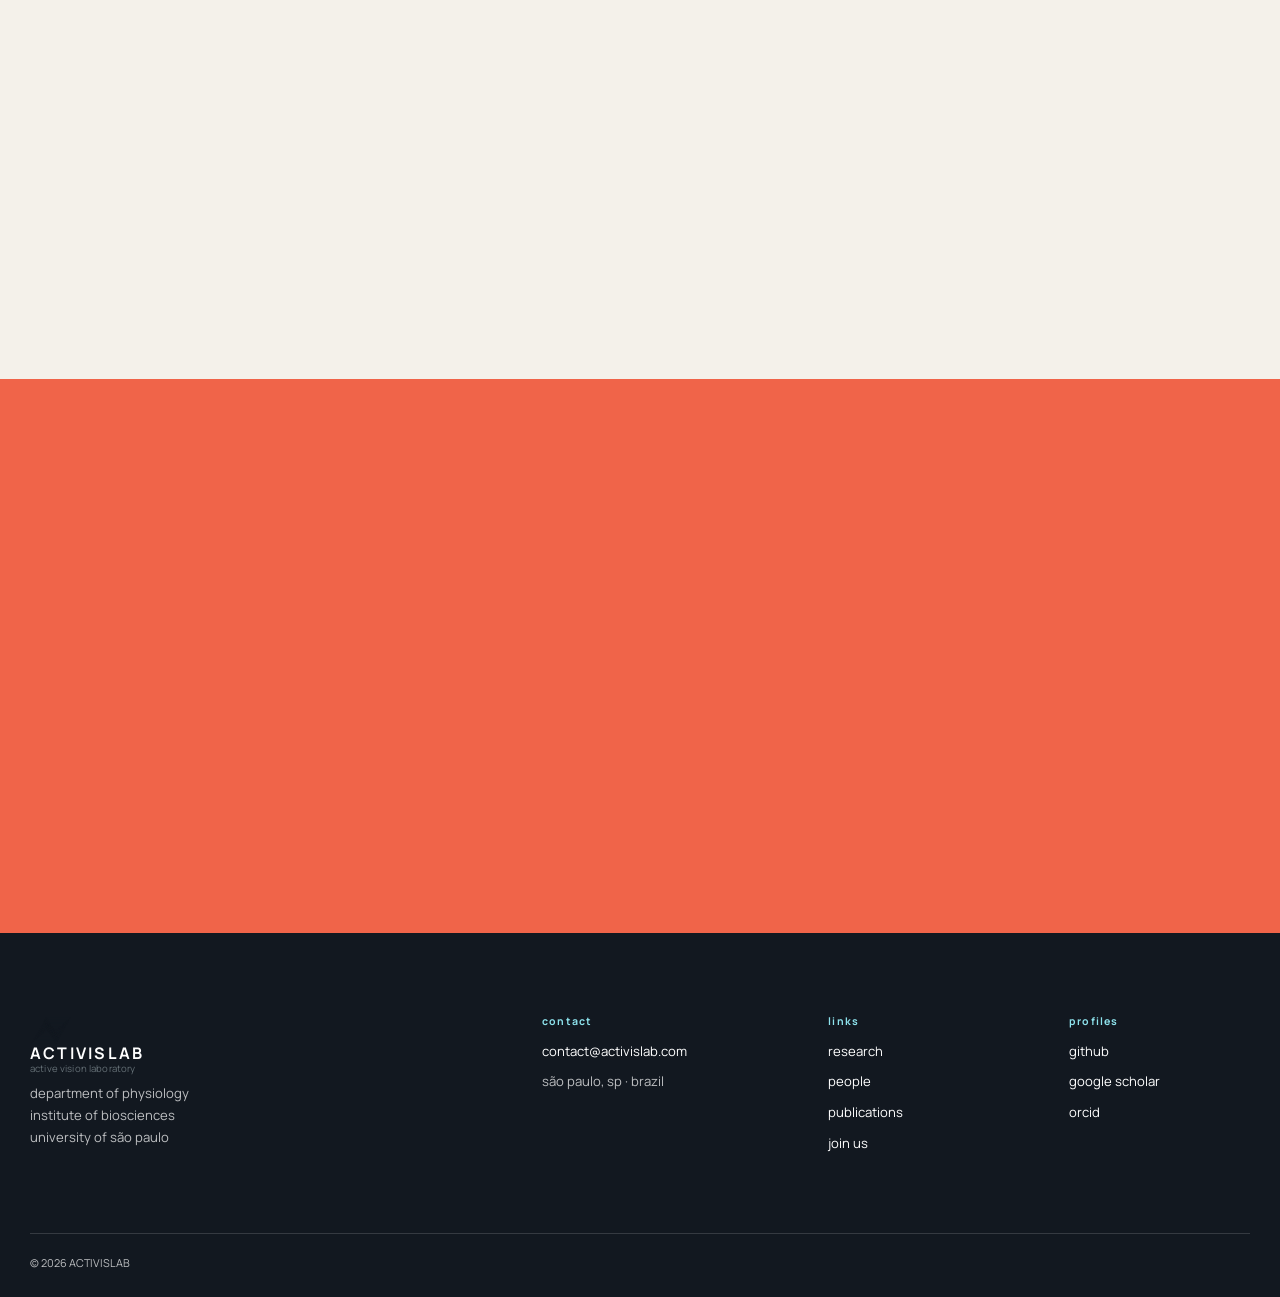
==== commit fd1e77f6: "Add files via upload" ====
--- a/index.html
+++ b/index.html
@@ -74,63 +74,6 @@
 <svg class="foraging-hero" aria-labelledby="hero-visual-title hero-visual-desc" role="img" viewBox="0 0 700 670">
 <title id="hero-visual-title">eye movements during visual foraging</title>
 <desc id="hero-visual-desc">eight gratings in a vertically oriented poisson-like arrangement, with two previous saccades and one upcoming animated saccade.</desc>
-<style>
-  .foraging-hero { width: 100%; height: auto; overflow: visible; }
-  .foraging-hero .foraging-label {
-    font-family: Manrope, system-ui, -apple-system, BlinkMacSystemFont, "Segoe UI", sans-serif;
-    font-size: 12px;
-    font-weight: 500;
-    letter-spacing: .09em;
-    fill: #6f7a84;
-  }
-  .foraging-hero .foraging-label-accent { fill: #f06449; }
-  .foraging-hero .foraging-grating {
-    stroke: #9ca4ab;
-    stroke-width: 1.5;
-  }
-  .foraging-hero .foraging-grating-visited {
-    stroke: #55bfd2;
-    stroke-width: 1.7;
-  }
-  .foraging-hero .foraging-grating-target {
-    stroke: #00a8c6;
-    stroke-width: 2.2;
-  }
-  .foraging-hero .foraging-fixation-ring {
-    fill: rgba(0, 168, 198, .05);
-    stroke: #00a8c6;
-    stroke-width: 1.4;
-  }
-  .foraging-hero .foraging-target-dot { fill: #f06449; }
-  .foraging-hero .foraging-saccade-previous {
-    fill: none;
-    stroke: #f06449;
-    stroke-width: 2.6;
-    stroke-linecap: round;
-    stroke-dasharray: 7 8;
-    stroke-opacity: .28;
-    animation: foraging-dash 1.15s linear infinite;
-  }
-  .foraging-hero .foraging-saccade-current-shadow {
-    fill: none;
-    stroke: #f06449;
-    stroke-width: 14;
-    stroke-linecap: round;
-    opacity: .08;
-    filter: blur(8px);
-  }
-  .foraging-hero .foraging-saccade-current {
-    fill: none;
-    stroke: #f06449;
-    stroke-width: 3.6;
-    stroke-linecap: round;
-    stroke-dasharray: 10 9;
-    animation: foraging-dash 1.15s linear infinite;
-  }
-  @keyframes foraging-dash {
-    to { stroke-dashoffset: -38; }
-  }
-</style>
 <defs>
   <pattern id="foraging-grating-1" width="10" height="10" patternUnits="userSpaceOnUse" patternTransform="rotate(-16)">
     <rect width="10" height="10" fill="#f4f1ea"></rect>
@@ -204,14 +147,14 @@
 <circle cx="547" cy="150" r="118" fill="url(#foraging-field)"></circle>
 
 <!-- gratings -->
-<circle class="foraging-grating" cx="330" cy="86" r="28" style="fill:url(#foraging-grating-1)"></circle>
-<circle class="foraging-grating" cx="264" cy="341" r="28" style="fill:url(#foraging-grating-3)"></circle>
-<circle class="foraging-grating" cx="636" cy="354" r="28" style="fill:url(#foraging-grating-5)"></circle>
-<circle class="foraging-grating" cx="567" cy="544" r="28" style="fill:url(#foraging-grating-7)"></circle>
-<circle class="foraging-grating-visited" cx="226" cy="559" r="28" style="fill:url(#foraging-grating-8)"></circle>
-<circle class="foraging-grating-visited" cx="396" cy="637" r="28" style="fill:url(#foraging-grating-9)"></circle>
-<circle class="foraging-grating-visited" cx="450" cy="354" r="28" style="fill:url(#foraging-grating-4)"></circle>
-<circle class="foraging-grating-target" cx="547" cy="150" r="28" style="fill:url(#foraging-grating-target-pattern)"></circle>
+<circle class="foraging-grating" cx="330" cy="86" r="28" fill="url(#foraging-grating-1)"></circle>
+<circle class="foraging-grating" cx="264" cy="341" r="28" fill="url(#foraging-grating-3)"></circle>
+<circle class="foraging-grating" cx="636" cy="354" r="28" fill="url(#foraging-grating-5)"></circle>
+<circle class="foraging-grating" cx="567" cy="544" r="28" fill="url(#foraging-grating-7)"></circle>
+<circle class="foraging-grating-visited" cx="226" cy="559" r="28" fill="url(#foraging-grating-8)"></circle>
+<circle class="foraging-grating-visited" cx="396" cy="637" r="28" fill="url(#foraging-grating-9)"></circle>
+<circle class="foraging-grating-visited" cx="450" cy="354" r="28" fill="url(#foraging-grating-4)"></circle>
+<circle class="foraging-grating-target" cx="547" cy="150" r="28" fill="url(#foraging-grating-target-pattern)"></circle>
 
 <!-- saccades on top of gratings -->
 <line class="foraging-saccade-previous" x1="226" y1="559" x2="396" y2="637"></line>
@@ -226,9 +169,6 @@
   mask="url(#foraging-saccade-fade-mask)"
   d="M450 354 C476 296, 512 218, 547 150"
 ></path>
-
-<!-- microsaccades and target marker -->
-
 
 <circle cx="547" cy="150" r="44" fill="rgba(0,168,198,.04)" stroke="#00a8c6" stroke-width="1.5"></circle>
 <circle class="foraging-target-dot" cx="450" cy="354" r="6.5"></circle>
@@ -260,7 +200,6 @@
 <p class="card-kicker">selection</p>
 <h3>presaccadic perception</h3>
 <p>how visual sensitivity and neural representations change at the future point of fixation before saccades.</p>
-<!-- <a href="#featured-study">view current work <span aria-hidden="true">→</span></a> -->
 </div>
 <div aria-hidden="true" class="card-graphic graphic-target">
   <img alt="" src="presacc.svg"/>
@@ -271,7 +210,6 @@
 <p class="card-kicker">active sampling</p>
 <h3>foraging and visual search</h3>
 <p>investigating perception and decision making in naturalistic tasks.</p>
-<!-- <a href="#featured-study">read the research question <span aria-hidden="true">→</span></a> -->
 </div>
 <div aria-hidden="true" class="card-graphic graphic-foraging">
   <img alt="" src="foraging.svg"/>
@@ -282,7 +220,6 @@
 <p class="card-kicker">dynamics</p>
 <h3>neural mechanisms of active vision</h3>
 <p>how neuronal populations across the visual and oculomotor systems coordinate perception and action.</p>
-<!-- <a href="#methods">explore our methods <span aria-hidden="true">→</span></a> -->
 </div>
 <div aria-hidden="true" class="card-graphic graphic-neural">
   <img alt="" src="raster.svg"/>
@@ -354,8 +291,8 @@
 <div>
 <p class="footer-label">profiles</p>
 <a href="https://github.com/activislab" rel="noopener noreferrer" target="_blank">github</a>
-<a href="#">google scholar</a>
-<a href="#">orcid</a>
+<a href="https://scholar.google.com/citations?hl=en&amp;user=Nxv1kJoAAAAJ" rel="noopener noreferrer" target="_blank">google scholar</a>
+<a href="https://orcid.org/0000-0002-6841-5240" rel="noopener noreferrer" target="_blank">orcid</a>
 </div>
 </div>
 <div class="shell footer-bottom">
--- a/styles.css
+++ b/styles.css
@@ -4,10 +4,11 @@
   --ink: #121820;
   --navy: #123b5d;
   --cyan: #00a8c6;
-  --cyan-deep: #007d95;
+  --cyan-deep: #006f84;
   --coral: #f06449;
+  --coral-deep: #b94430;
   --line: #cfd4d5;
-  --muted: #667077;
+  --muted: #657076;
   --white: #fffdf8;
   --display: "Space Grotesk", "Helvetica Neue", Arial, sans-serif;
   --sans: "Manrope", "Helvetica Neue", Arial, sans-serif;
@@ -31,8 +32,9 @@
 }
 img, svg { display: block; max-width: 100%; }
 a { color: inherit; text-decoration: none; }
-button { font: inherit; }
+button { color: inherit; font: inherit; }
 input, textarea, select, code, pre { text-transform: none; }
+:focus-visible { outline: 3px solid var(--coral-deep); outline-offset: 4px; }
 .shell { width: var(--shell); margin-inline: auto; }
 .sr-only { position: absolute; width: 1px; height: 1px; padding: 0; margin: -1px; overflow: hidden; clip: rect(0,0,0,0); white-space: nowrap; border: 0; }
 .skip-link { position: fixed; z-index: 1000; left: 16px; top: -100px; background: var(--ink); color: white; padding: 10px 16px; border-radius: 8px; }
@@ -52,10 +54,6 @@
 .header-inner { min-height: 88px; display: flex; align-items: center; justify-content: space-between; gap: 36px; }
 .brand { display: inline-flex; align-items: center; gap: 12px; }
 .brand-logo { width: auto; height: 32px; flex: 0 0 auto; object-fit: contain; }
-.brand-mark { position: relative; width: 35px; height: 32px; flex: 0 0 35px; }
-.brand-dot { position: absolute; width: 12px; height: 12px; border-radius: 50%; background: var(--coral); left: 2px; bottom: 4px; }
-.brand-line { position: absolute; width: 29px; height: 2px; border-radius: 99px; background: var(--cyan); transform: rotate(-28deg); left: 7px; top: 13px; transform-origin: left center; }
-.brand-line::after { content: ""; position: absolute; width: 8px; height: 8px; border: 2px solid var(--navy); border-radius: 50%; right: -4px; top: -5px; background: var(--paper); }
 .brand-copy { display: grid; line-height: 1.05; }
 .brand-copy strong { font-size: 1rem; letter-spacing: .14em; text-transform: uppercase; white-space: nowrap; }
 .lab-name { text-transform: uppercase; }
@@ -97,13 +95,13 @@
   flex: 0 0 42px;
   width: 42px;
   height: 42px;
-  padding: 0 !important;
   border-radius: 50%;
   color: var(--ink);
   line-height: 1;
   margin-left: -10px;
   transition: color .2s ease, background .2s ease, transform .2s ease;
 }
+.site-nav > a.nav-github { padding: 0; }
 
 .nav-github svg {
   width: 21px;
@@ -118,9 +116,6 @@
   transform: translateY(-1px);
 }
 
-.nav-github::after {
-  display: none !important;
-}
 .menu-toggle { display: none; border: 0; background: transparent; padding: 8px; }
 .menu-toggle span:not(.sr-only) { display: block; width: 26px; height: 2px; margin: 6px; background: var(--ink); transition: .2s ease; }
 
@@ -135,21 +130,66 @@
 .hero-intro { max-width: 670px; color: #3c464d; font-family: var(--display); font-size: clamp(1.22rem, 2vw, 1.58rem); line-height: 1.45; }
 .hero-actions { display: flex; align-items: center; gap: 30px; margin-top: 38px; }
 .button { display: inline-flex; justify-content: center; align-items: center; min-height: 50px; padding: 12px 22px; border-radius: 999px; font-size: .82rem; font-weight: 700; transition: transform .2s ease, background .2s ease, color .2s ease, border-color .2s ease; }
-.button:hover { transform: translateY(-2px); }
+.button:hover,
+.button:focus-visible { transform: translateY(-2px); }
 .button-primary { background: var(--navy); color: white; box-shadow: 0 12px 28px rgba(18,59,93,.18); }
-.button-primary:hover { background: #0d2e49; }
+.button-primary:hover,
+.button-primary:focus-visible { background: #0d2e49; }
 .button-light { background: var(--white); color: var(--navy); }
 .button-outline { border: 1px solid var(--ink); }
-.button-outline:hover { background: var(--ink); color: var(--paper); }
+.button-outline:hover,
+.button-outline:focus-visible { background: var(--ink); color: var(--paper); }
 .text-link { display: inline-flex; gap: 8px; align-items: center; font-size: .86rem; font-weight: 700; border-bottom: 1px solid rgba(18,24,32,.35); padding-bottom: 4px; }
 .text-link span { transition: transform .2s ease; }
-.text-link:hover span { transform: translate(3px,-2px); }
+.text-link:hover span,
+.text-link:focus-visible span { transform: translate(3px,-2px); }
 .hero-facts { display: grid; grid-template-columns: repeat(3, 1fr); gap: 22px; margin: 62px 0 0; padding-top: 22px; border-top: 1px solid var(--line); }
 .hero-facts div { display: grid; gap: 4px; }
 .hero-facts dt { color: var(--muted); font-size: .66rem; font-weight: 700; letter-spacing: .1em; text-transform: lowercase; }
 .hero-facts dd { margin: 0; font-family: var(--display); font-size: .96rem; line-height: 1.3; }
 .hero-visual { min-width: 0; position: relative; }
 .hero-visual svg { width: 100%; overflow: visible; }
+.foraging-hero { width: 100%; height: auto; overflow: visible; }
+.foraging-hero .foraging-label {
+  font-family: Manrope, system-ui, -apple-system, BlinkMacSystemFont, "Segoe UI", sans-serif;
+  font-size: 12px;
+  font-weight: 500;
+  letter-spacing: .09em;
+  fill: #6f7a84;
+}
+.foraging-hero .foraging-label-accent { fill: var(--coral); }
+.foraging-hero .foraging-grating { stroke: #9ca4ab; stroke-width: 1.5; }
+.foraging-hero .foraging-grating-visited { stroke: #55bfd2; stroke-width: 1.7; }
+.foraging-hero .foraging-grating-target { stroke: var(--cyan); stroke-width: 2.2; }
+.foraging-hero .foraging-target-dot { fill: var(--coral); }
+.foraging-hero .foraging-saccade-previous {
+  fill: none;
+  stroke: var(--coral);
+  stroke-width: 2.6;
+  stroke-linecap: round;
+  stroke-dasharray: 7 8;
+  stroke-opacity: .28;
+  animation: foraging-dash 1.15s linear infinite;
+}
+.foraging-hero .foraging-saccade-current-shadow {
+  fill: none;
+  stroke: var(--coral);
+  stroke-width: 14;
+  stroke-linecap: round;
+  opacity: .08;
+  filter: blur(8px);
+}
+.foraging-hero .foraging-saccade-current {
+  fill: none;
+  stroke: var(--coral);
+  stroke-width: 3.6;
+  stroke-linecap: round;
+  stroke-dasharray: 10 9;
+  animation: foraging-dash 1.15s linear infinite;
+}
+@keyframes foraging-dash {
+  to { stroke-dashoffset: -38; }
+}
 
 /* shared sections */
 .section { padding: clamp(88px, 10vw, 150px) 0; }
@@ -166,8 +206,6 @@
 .card-kicker { margin-bottom: 9px; color: var(--cyan-deep); font-size: .7rem; font-weight: 700; letter-spacing: .12em; text-transform: lowercase; }
 .card-body h3 { margin-bottom: 12px; font-family: var(--display); font-size: clamp(2rem, 3.3vw, 3.5rem); line-height: 1.05; font-weight: 500; letter-spacing: -.03em; }
 .card-body p:not(.card-kicker) { max-width: 690px; color: var(--muted); }
-.card-body a { display: inline-flex; gap: 10px; margin-top: 12px; font-size: .78rem; font-weight: 700; }
-.card-body a span { color: var(--coral); }
 .card-graphic {
   position: relative;
   display: grid;
@@ -189,37 +227,34 @@
 .methods-grid { display: grid; grid-template-columns: repeat(4, 1fr); border-top: 1px solid var(--line); border-bottom: 1px solid var(--line); }
 .method { min-height: 270px; padding: 28px; border-right: 1px solid var(--line); }
 .method:last-child { border-right: 0; }
-.method span { color: var(--coral); font-size: .68rem; }
 .method h3 { margin: 60px 0 15px; font-family: var(--display); font-size: 1.7rem; font-weight: 500; }
 .method p { color: var(--muted); font-size: .9rem; }
 
 /* people */
 .people-section { background: var(--paper-2); }
-.people-grid { display: grid; grid-template-columns: repeat(3, 1fr); gap: 32px; }
-.person { display: grid; gap: 20px; }
-.person-lead { grid-column: span 2; grid-template-columns: 1.2fr .8fr; align-items: end; }
-.portrait { min-height: 300px; display: grid; place-items: center; background: linear-gradient(135deg, rgba(18,59,93,.95), rgba(0,168,198,.62)); border-radius: 2px; overflow: hidden; position: relative; }
+.people-grid { display: grid; width: 80%; margin-inline: auto; grid-template-columns: repeat(3, minmax(0, 1fr)); gap: 128px; }
+.person, .person-lead { display: grid; grid-template-columns: 1fr; gap: 16px; align-items: start; }
+.person-lead { grid-column: span 1; }
+.portrait { min-height: 0; aspect-ratio: 4 / 5; display: grid; place-items: center; background: linear-gradient(135deg, rgba(18,59,93,.95), rgba(0,168,198,.62)); border-radius: 2px; overflow: hidden; position: relative; }
 .portrait-photo { background: #d7d1c8; }
 .portrait img { width: 100%; height: 100%; object-fit: cover; display: block; position: relative; z-index: 1; }
 .portrait::before, .portrait::after { content: ""; position: absolute; border: 1px solid rgba(255,255,255,.25); border-radius: 50%; }
 .portrait-photo::before, .portrait-photo::after { display: none; }
 .portrait::before { width: 150px; height: 150px; }.portrait::after { width: 220px; height: 220px; }
-.portrait span { z-index: 1; color: white; font-family: var(--display); font-size: 2rem; }
-.portrait-gustavo { min-height: 520px; background: #d7d1c8; }
 .person-role { margin-bottom: 8px; color: var(--cyan-deep); font-size: .67rem; font-weight: 700; letter-spacing: .11em; text-transform: lowercase; }
 .person h3 { margin-bottom: 8px; font-family: var(--display); font-size: 1.75rem; font-weight: 500; }
 .person p:last-child { color: var(--muted); font-size: .88rem; }
 .person-copy { min-width: 0; }
 .person-email { display: inline-block; max-width: 100%; color: var(--muted); font-size: .78rem; overflow-wrap: anywhere; border-bottom: 1px solid transparent; }
-.person-email:hover { color: var(--cyan-deep); border-bottom-color: currentColor; }
-.people-link { margin-top: 44px; }
+.person-email:hover,
+.person-email:focus-visible { color: var(--cyan-deep); border-bottom-color: currentColor; }
 
 /* publications */
 .publications-grid { display: grid; grid-template-columns: .75fr 1.25fr; gap: 100px; align-items: start; }
 .sticky-heading { position: sticky; top: 130px; }
 .publication-list { border-top: 1px solid var(--line); }
 .publication { display: grid; grid-template-columns: 82px 1fr; gap: 28px; padding: 34px 0 42px; border-bottom: 1px solid var(--line); }
-.pub-year { color: var(--coral); font-size: .72rem; letter-spacing: .06em; }
+.pub-year { color: var(--coral-deep); font-size: .72rem; letter-spacing: .06em; }
 .pub-type { margin-bottom: 8px; color: var(--cyan-deep); font-size: .66rem; font-weight: 700; letter-spacing: .11em; text-transform: lowercase; }
 .publication h3 { margin-bottom: 13px; font-family: var(--display); font-size: clamp(1.55rem, 2.3vw, 2.25rem); font-weight: 500; line-height: 1.15; }
 .publication p:not(.pub-type) { color: var(--muted); }
@@ -231,18 +266,18 @@
 .join-grid { display: grid; grid-template-columns: 1.1fr .9fr; gap: 90px; padding-top: clamp(75px, 9vw, 130px); padding-bottom: clamp(75px, 9vw, 130px); align-items: center; }
 .join-grid h2 { font-family: var(--display); font-size: clamp(3.4rem, 6vw, 6.2rem); line-height: .95; font-weight: 500; letter-spacing: -.05em; }
 .join-grid > div:last-child p { font-family: var(--display); font-size: 1.3rem; }
-.join-grid .eyebrow.light { color: rgba(18,24,32,.65); }
+.join-grid .eyebrow.light { color: rgba(18,24,32,.85); }
 .join-grid .button { margin-top: 22px; }
 
 /* footer */
 .site-footer { background: var(--ink); color: rgba(255,255,255,.72); padding: 80px 0 25px; }
 .footer-grid { display: grid; grid-template-columns: 2fr 1fr .8fr .8fr; gap: 60px; }
 .footer-brand { color: white; margin-bottom: 28px; }
-.footer-brand .brand-line::after { background: var(--ink); border-color: white; }
 .footer-grid p, .footer-grid a { font-size: .82rem; }
 .footer-grid a { display: block; width: fit-content; margin-bottom: 9px; color: white; }
-.footer-grid a:hover { color: #8de2ec; }
-.footer-label { color: #8de2ec; font-size: .66rem !important; font-weight: 700; letter-spacing: .11em; text-transform: lowercase; }
+.footer-grid a:hover,
+.footer-grid a:focus-visible { color: #8de2ec; }
+.footer-grid .footer-label { color: #8de2ec; font-size: .66rem; font-weight: 700; letter-spacing: .11em; text-transform: lowercase; }
 .footer-bottom { margin-top: 70px; padding-top: 20px; border-top: 1px solid rgba(255,255,255,.15); display: flex; justify-content: space-between; gap: 20px; font-size: .68rem; }
 
 .reveal { opacity: 0; transform: translateY(20px); transition: opacity .7s ease, transform .7s ease; }
@@ -262,8 +297,6 @@
   .card-graphic { display: none; }
   .methods-grid { grid-template-columns: repeat(2, 1fr); }
   .method:nth-child(2) { border-right: 0; }.method:nth-child(-n+2) { border-bottom: 1px solid var(--line); }
-  .people-grid { grid-template-columns: repeat(2, 1fr); }
-  .person-lead { grid-column: span 2; }
   .sticky-heading { position: static; }
   .footer-grid { grid-template-columns: 1.5fr 1fr 1fr; }
   .footer-grid > div:last-child { grid-column: 2; }
@@ -281,11 +314,9 @@
   .section-heading.split { grid-template-columns: 1fr; gap: 20px; }
   .research-card { grid-template-columns: 1fr; gap: 12px; }
   .card-body h3 { font-size: 2.25rem; }
-  .methods-grid, .people-grid { grid-template-columns: 1fr; }
+  .methods-grid { grid-template-columns: 1fr; }
   .method { border-right: 0; border-bottom: 1px solid var(--line); }
   .method:last-child { border-bottom: 0; }
-  .person-lead { grid-column: auto; grid-template-columns: 1fr; }
-  .portrait-gustavo { min-height: 410px; }
   .publication { grid-template-columns: 1fr; gap: 10px; }
   .join-grid { gap: 28px; }
   .footer-grid { grid-template-columns: 1fr 1fr; }
@@ -341,20 +372,11 @@
   font-weight: 500;
 }
 
-.alumni-photo,
 .alumni-initials {
   width: 88px;
   height: 88px;
   overflow: hidden;
   background: linear-gradient(135deg, rgba(18,59,93,.95), rgba(0,168,198,.62));
-}
-
-.alumni-photo img {
-  width: 100%;
-  height: 100%;
-  object-fit: cover;
-  object-position: center 30%;
-  display: block;
 }
 
 .alumni-initials {
@@ -372,7 +394,7 @@
 @media (max-width: 680px) {
   .alumni-grid { grid-template-columns: 1fr; }
   .alumni-card { grid-template-columns: 72px 1fr; }
-  .alumni-photo, .alumni-initials { width: 72px; height: 72px; }
+  .alumni-initials { width: 72px; height: 72px; }
 }
 
 .portrait-fernanda img { object-position: center 24%; }
@@ -380,66 +402,6 @@
 .portrait-joao img { object-position: center 22%; }
 .portrait-felipe img { object-position: center 20%; }
 
-
-/* people dropdown */
-.nav-dropdown { position: relative; }
-.nav-dropdown-toggle {
-  appearance: none;
-  border: 0;
-  background: transparent;
-  color: inherit;
-  font: inherit;
-  font-weight: 600;
-  padding: 11px 0;
-  cursor: pointer;
-  display: inline-flex;
-  align-items: center;
-  gap: 6px;
-}
-.nav-dropdown-toggle span { color: var(--cyan-deep); font-size: .9em; transition: transform .2s ease; }
-.nav-dropdown-menu {
-  position: absolute;
-  top: calc(100% + 8px);
-  left: 50%;
-  min-width: 190px;
-  transform: translateX(-50%) translateY(-6px);
-  padding: 7px;
-  background: var(--paper);
-  border: 1px solid var(--line);
-  box-shadow: 0 16px 40px rgba(18,24,32,.12);
-  opacity: 0;
-  visibility: hidden;
-  pointer-events: none;
-  transition: opacity .18s ease, transform .18s ease, visibility .18s ease;
-  z-index: 20;
-}
-.nav-dropdown-menu::before {
-  content: "";
-  position: absolute;
-  top: -6px;
-  left: 50%;
-  width: 10px;
-  height: 10px;
-  background: var(--paper);
-  border-left: 1px solid var(--line);
-  border-top: 1px solid var(--line);
-  transform: translateX(-50%) rotate(45deg);
-}
-.nav-dropdown-menu a {
-  display: block;
-  padding: 11px 12px;
-  white-space: nowrap;
-}
-.nav-dropdown-menu a + a { border-top: 1px solid var(--line); }
-.nav-dropdown:hover .nav-dropdown-menu,
-.nav-dropdown:focus-within .nav-dropdown-menu {
-  opacity: 1;
-  visibility: visible;
-  pointer-events: auto;
-  transform: translateX(-50%) translateY(0);
-}
-.nav-dropdown:hover .nav-dropdown-toggle span,
-.nav-dropdown:focus-within .nav-dropdown-toggle span { transform: rotate(180deg); }
 
 /* collaborators */
 .collaborators-section { background: var(--paper-2); border-top: 1px solid var(--line); }
@@ -453,72 +415,17 @@
   .collaborators-grid { grid-template-columns: 1fr; }
 }
 @media (max-width: 760px) {
-  .nav-dropdown { width: 100%; }
-  .nav-dropdown-toggle { width: 100%; justify-content: space-between; padding: 11px 0; }
-  .nav-dropdown-menu {
-    position: static;
-    min-width: 0;
-    transform: none;
-    opacity: 1;
-    visibility: visible;
-    pointer-events: auto;
-    box-shadow: none;
-    border: 0;
-    border-left: 1px solid var(--line);
-    padding: 0 0 0 16px;
-    margin: 0 0 6px 2px;
-    background: transparent;
-  }
-  .nav-dropdown-menu::before { display: none; }
-  .nav-dropdown-menu a { padding: 8px 0; color: var(--muted); }
-  .nav-dropdown-menu a + a { border-top: 0; }
   .collaborator-card { grid-template-columns: 48px 1fr; padding: 22px; }
   .collaborator-initials { width: 48px; height: 48px; }
 }
 
 .portrait-bruna img { object-position: center 18%; }
 
-
-/* uniform member portraits */
-.people-grid {
-  width: 80%;
-  margin-inline: auto;
-  grid-template-columns: repeat(3, minmax(0, 1fr));
-  gap: 128px;
-}
-
-.person,
-.person-lead {
-  display: grid;
-  grid-template-columns: 1fr;
-  gap: 16px;
-  align-items: start;
-}
-
-.person-lead {
-  grid-column: span 1;
-}
-
-.portrait,
-.portrait-gustavo {
-  min-height: 0;
-  aspect-ratio: 4 / 5;
-}
-
-.portrait img {
-  width: 100%;
-  height: 100%;
-  object-fit: cover;
-}
 
 @media (max-width: 980px) {
   .people-grid {
     width: 100%;
     grid-template-columns: repeat(2, minmax(0, 1fr));
-  }
-
-  .person-lead {
-    grid-column: span 1;
   }
 }
 
@@ -557,7 +464,8 @@
 .people-preview-section { padding-bottom: clamp(88px, 10vw, 150px); }
 .group-photo-card { position: relative; display: block; overflow: hidden; background: var(--navy); }
 .group-photo-card img { width: 100%; aspect-ratio: 16 / 9; object-fit: cover; object-position: center; display: block; transition: transform .5s ease; }
-.group-photo-card:hover img { transform: scale(1.015); }
+.group-photo-card:hover img,
+.group-photo-card:focus-visible img { transform: scale(1.015); }
 .group-photo-overlay { position: absolute; inset: auto 0 0 0; display: flex; justify-content: space-between; align-items: center; padding: 24px 28px; background: linear-gradient(transparent, rgba(7,20,31,.82)); color: white; font-size: .9rem; }
 .group-photo-overlay strong { font-family: var(--display); font-size: 1.15rem; font-weight: 600; }
 .publications-preview-section { background: var(--paper); }
@@ -569,8 +477,6 @@
 .publication-list-preview .publication { padding: 24px 0; }
 .publication-list-preview .publication p:not(.pub-type),
 .publication-list-preview .publication > div > a { display: none; }
-.publication h3 a { color: inherit; font: inherit; text-decoration: none; }
-.publication h3 a:hover, .publication h3 a:focus-visible { color: var(--cyan-deep); }
 .page-hero { padding: clamp(130px, 15vw, 210px) 0 clamp(65px, 8vw, 110px); }
 .page-hero-grid { display: grid; grid-template-columns: .75fr 1.25fr; gap: clamp(42px, 7vw, 100px); align-items: center; }
 .page-hero h1 { max-width: 10ch; margin-top: 12px; font-family: var(--display); font-size: clamp(3rem, 7vw, 6.4rem); line-height: .94; font-weight: 500; letter-spacing: -.055em; }
@@ -580,7 +486,6 @@
 .page-hero-narrow { max-width: 920px; }
 .publications-page-hero + .publications-section { padding-top: 25px; }
 .people-page-hero + .people-section { padding-top: 35px; }
-.people-page-hero + .people-section .section-heading { display: none; }
 @media (max-width: 900px) { .publications-preview-grid, .page-hero-grid { grid-template-columns: 1fr; } .publication-feature { min-height: 440px; } }
 @media (max-width: 680px) { .group-photo-card img { aspect-ratio: 4 / 3; } .group-photo-overlay { padding: 18px 20px; } .page-hero-photo img { aspect-ratio: 4 / 3; } }
 
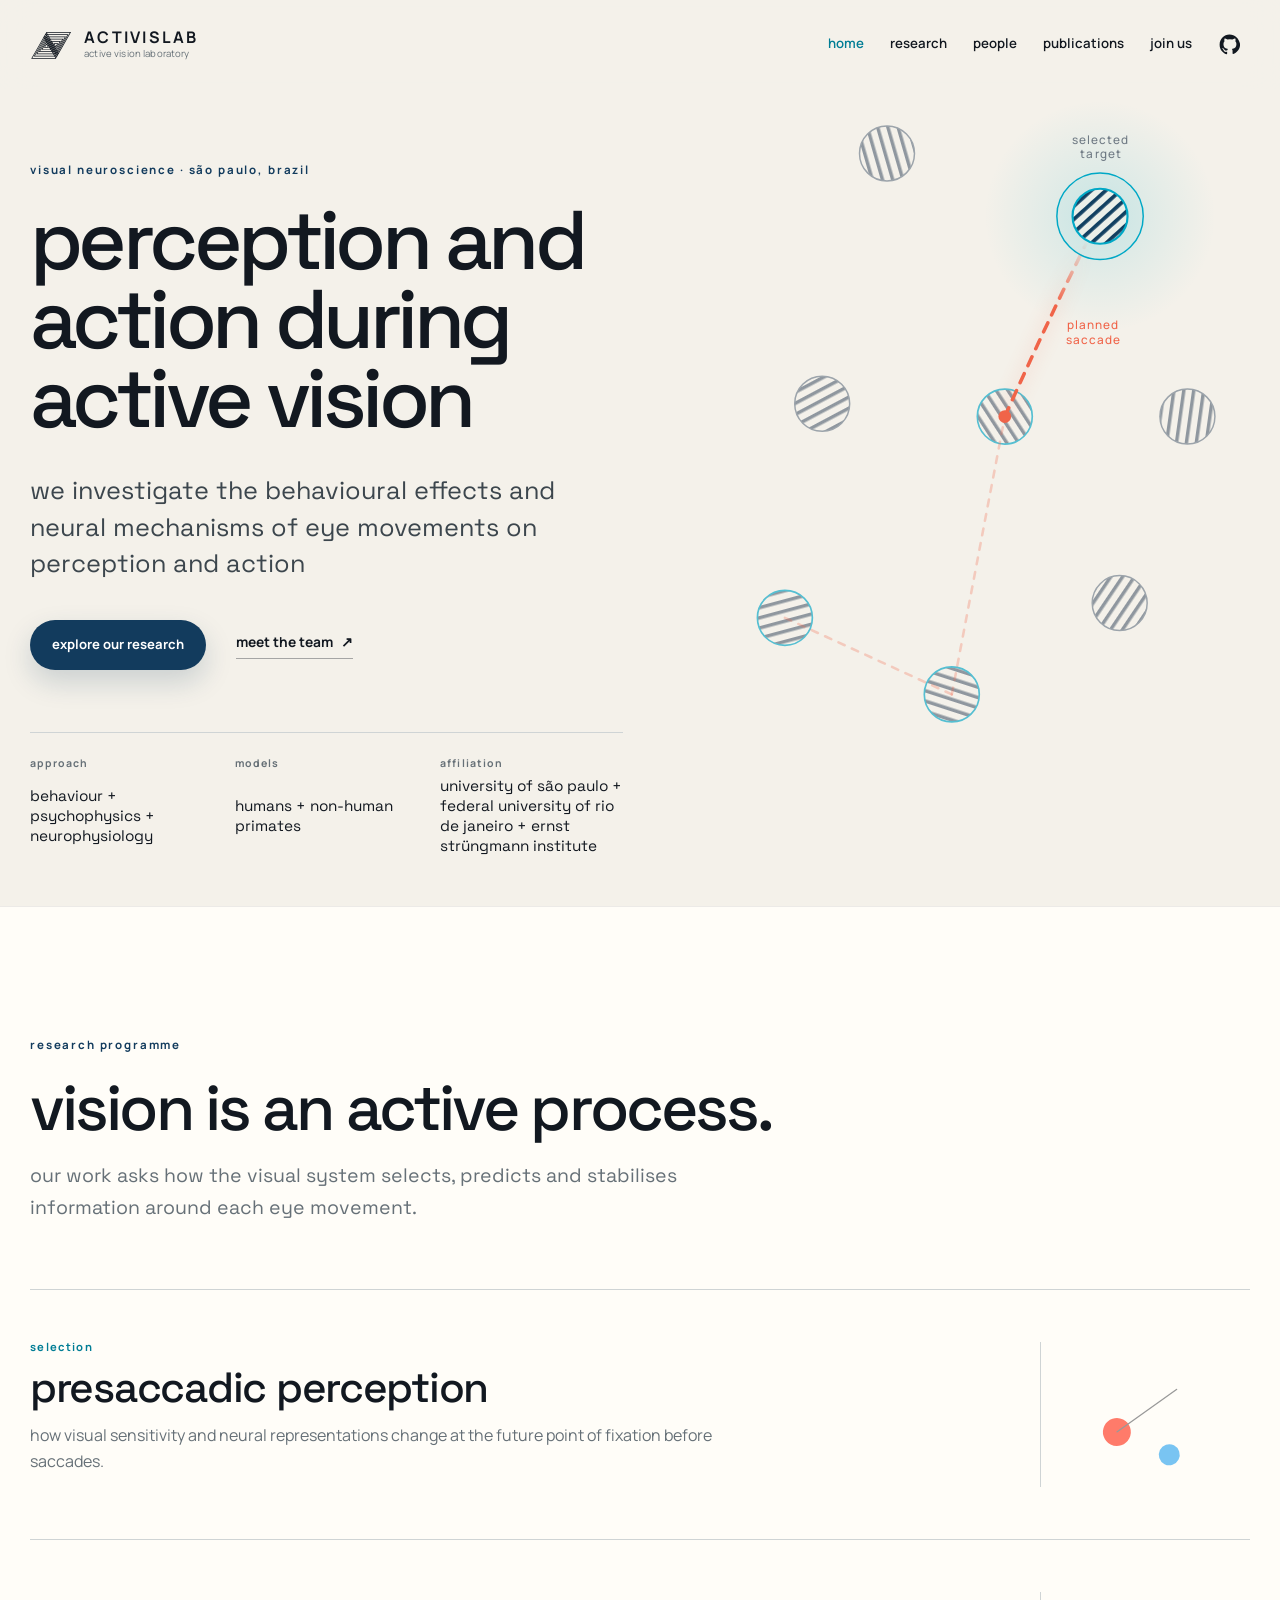
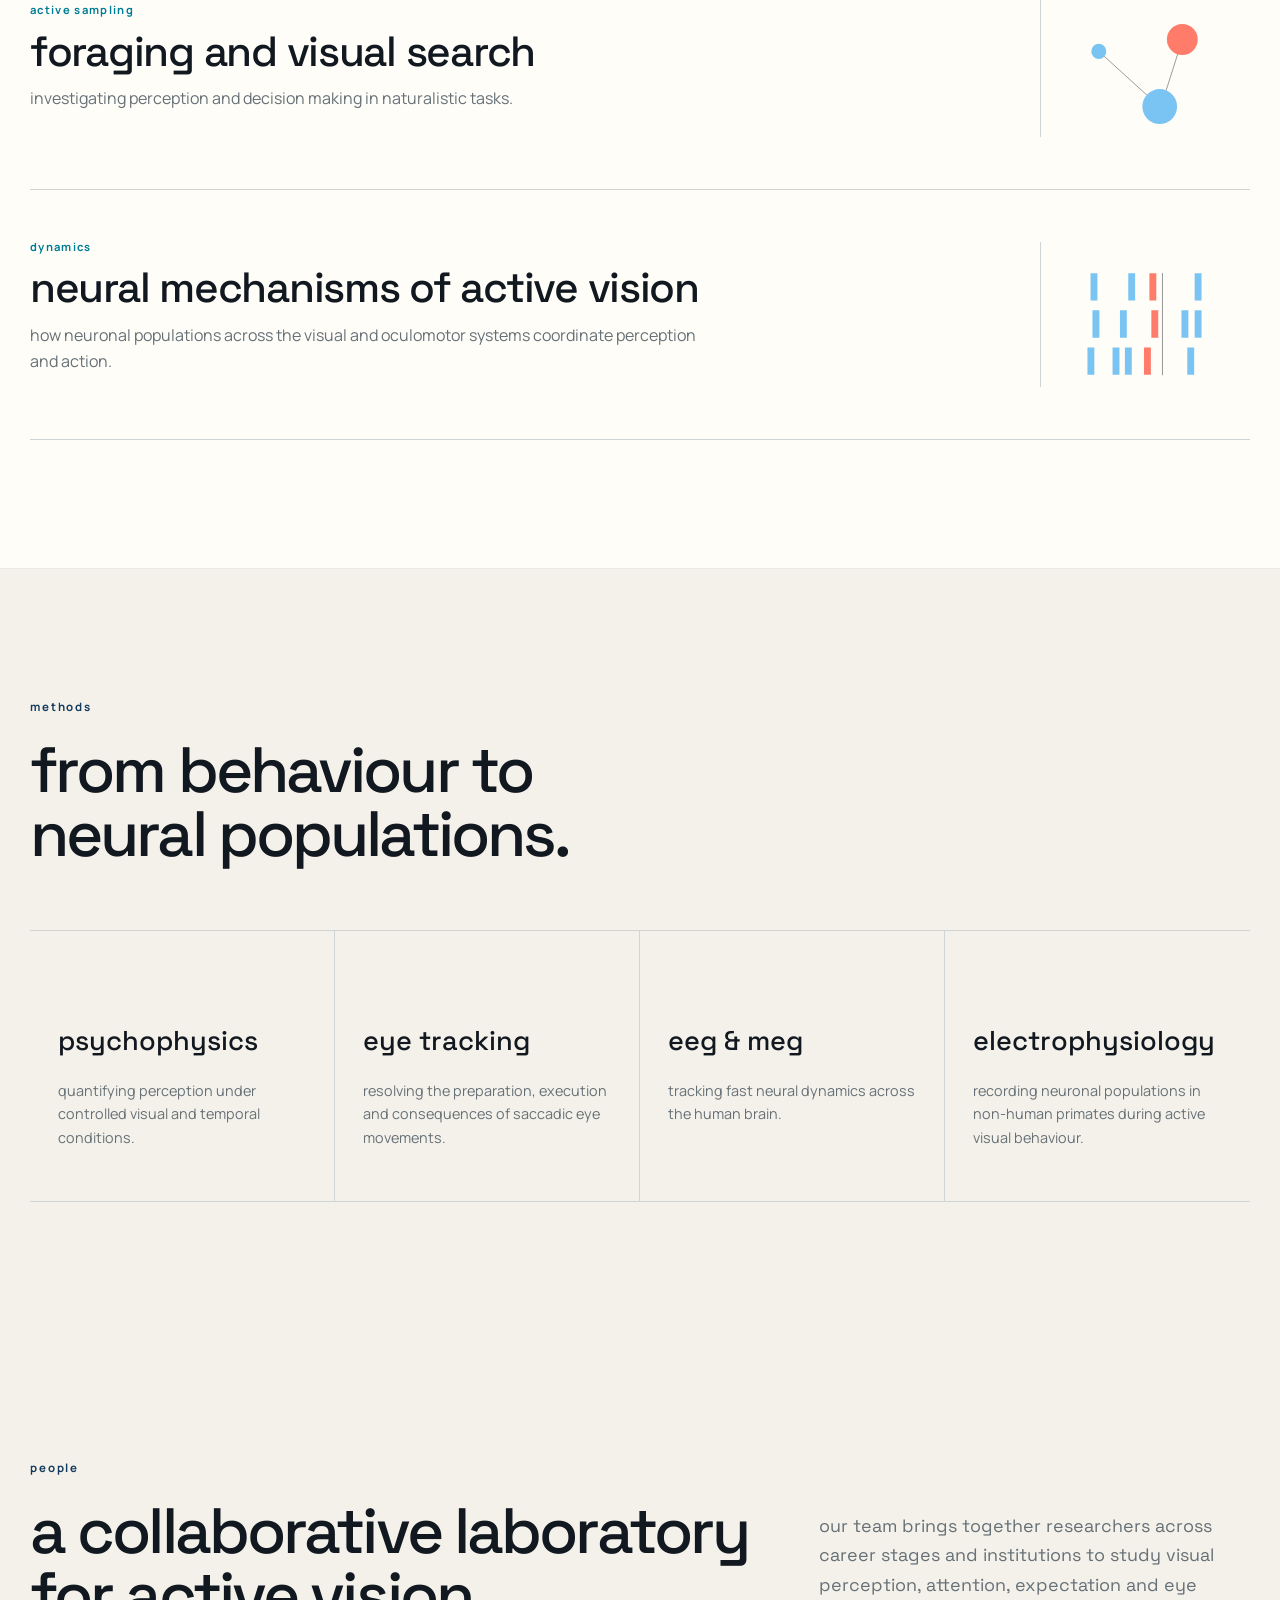
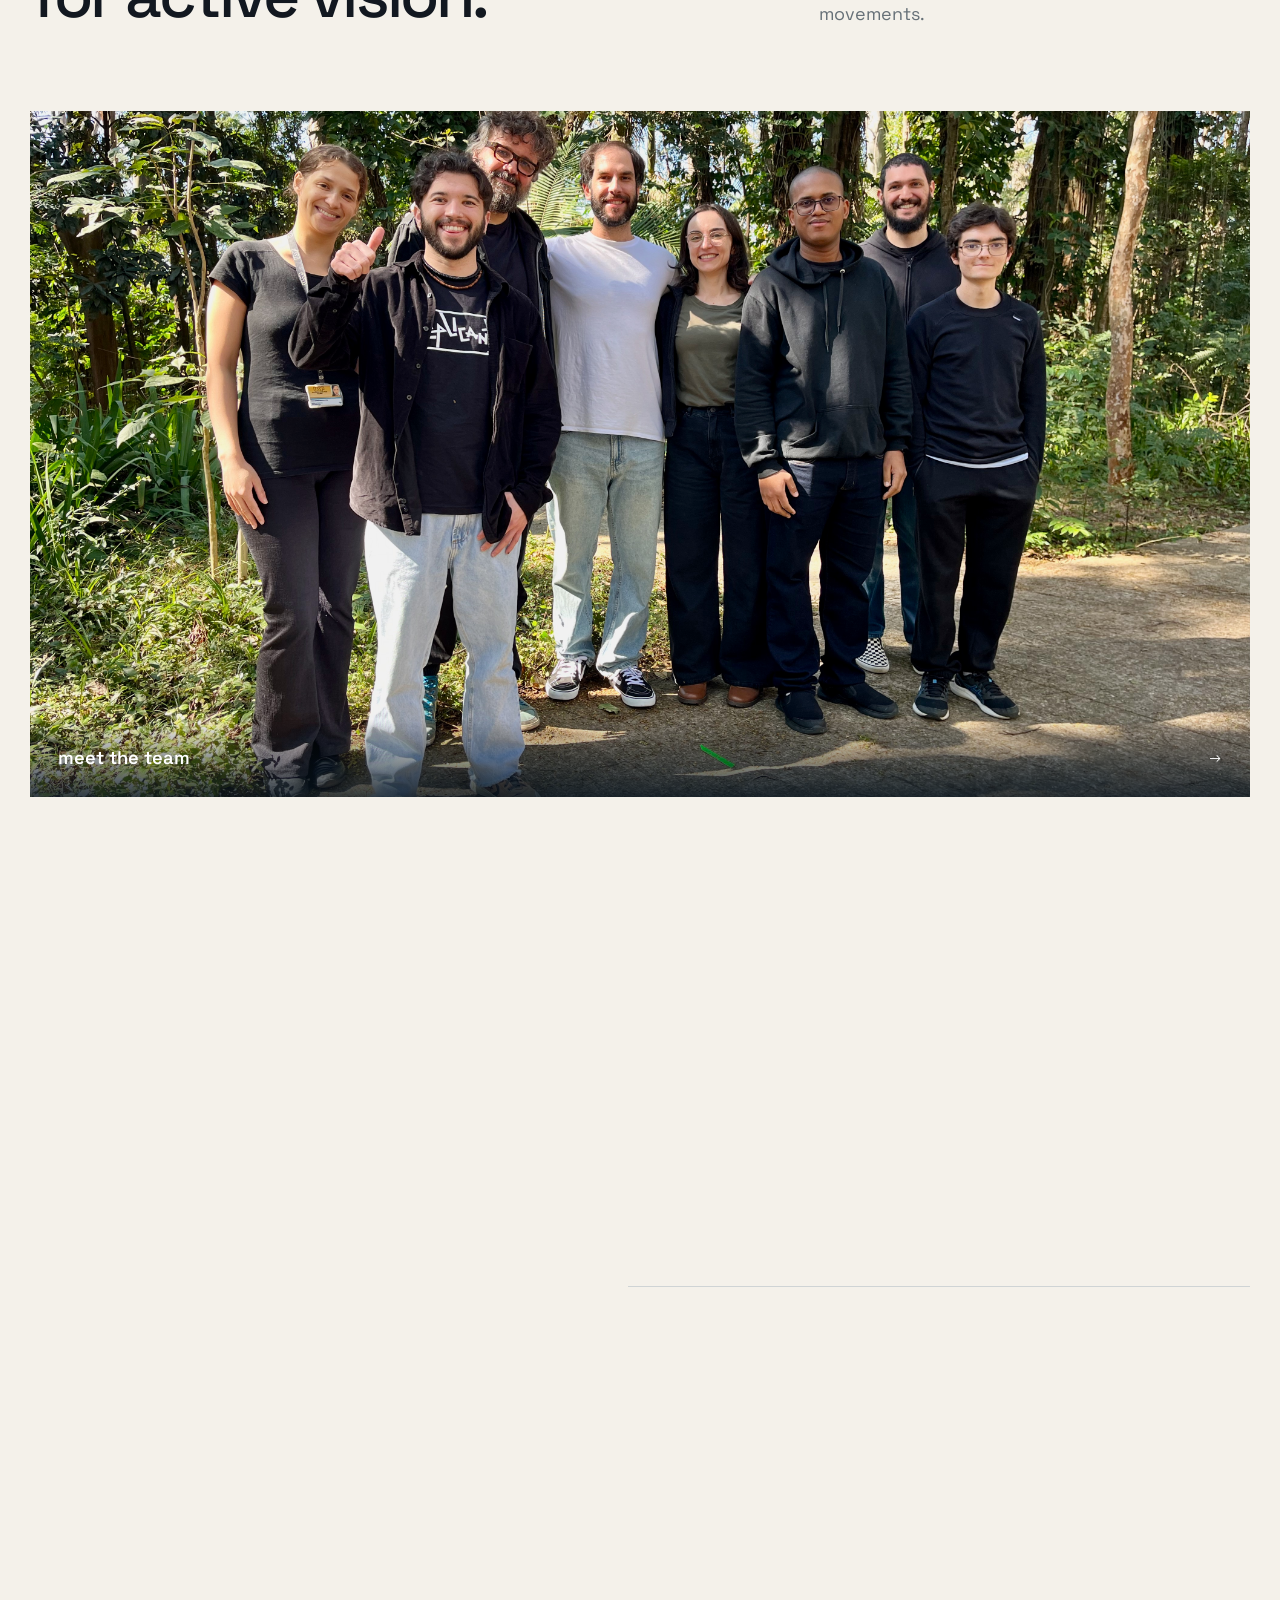
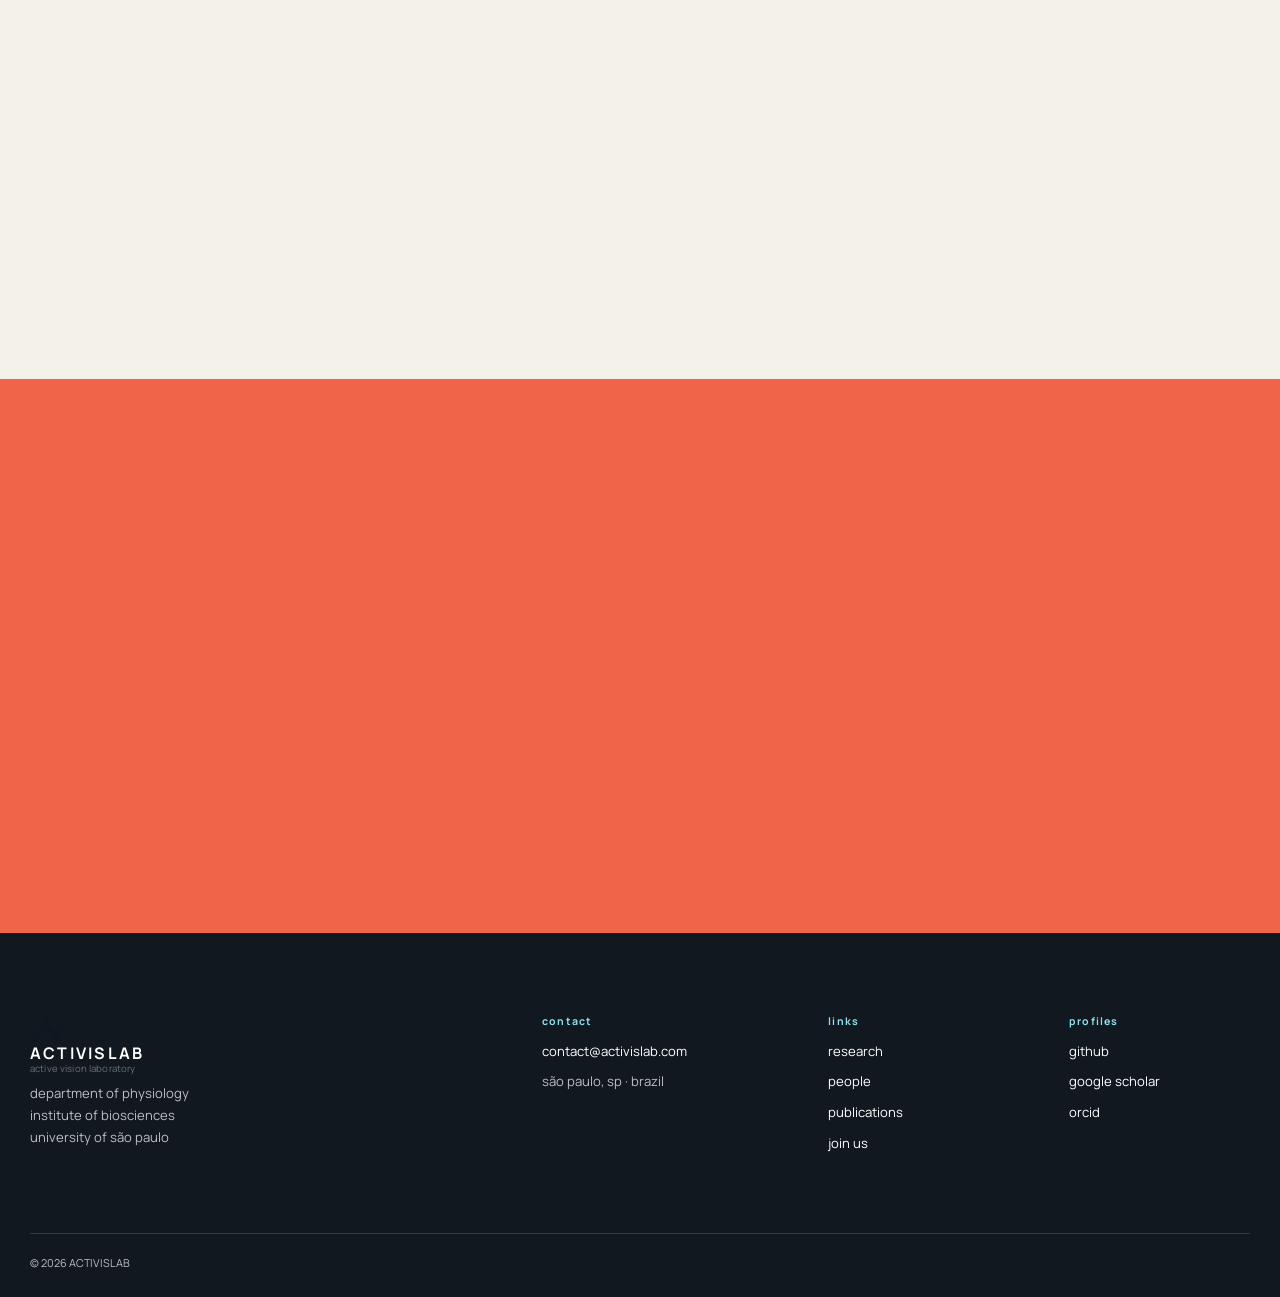
==== commit e3e7555d: "Add files via upload" ====
--- a/index.html
+++ b/index.html
@@ -74,6 +74,63 @@
 <svg class="foraging-hero" aria-labelledby="hero-visual-title hero-visual-desc" role="img" viewBox="0 0 700 670">
 <title id="hero-visual-title">eye movements during visual foraging</title>
 <desc id="hero-visual-desc">eight gratings in a vertically oriented poisson-like arrangement, with two previous saccades and one upcoming animated saccade.</desc>
+<style>
+  .foraging-hero { width: 100%; height: auto; overflow: visible; }
+  .foraging-hero .foraging-label {
+    font-family: Manrope, system-ui, -apple-system, BlinkMacSystemFont, "Segoe UI", sans-serif;
+    font-size: 12px;
+    font-weight: 500;
+    letter-spacing: .09em;
+    fill: #6f7a84;
+  }
+  .foraging-hero .foraging-label-accent { fill: #f06449; }
+  .foraging-hero .foraging-grating {
+    stroke: #9ca4ab;
+    stroke-width: 1.5;
+  }
+  .foraging-hero .foraging-grating-visited {
+    stroke: #55bfd2;
+    stroke-width: 1.7;
+  }
+  .foraging-hero .foraging-grating-target {
+    stroke: #00a8c6;
+    stroke-width: 2.2;
+  }
+  .foraging-hero .foraging-fixation-ring {
+    fill: rgba(0, 168, 198, .05);
+    stroke: #00a8c6;
+    stroke-width: 1.4;
+  }
+  .foraging-hero .foraging-target-dot { fill: #f06449; }
+  .foraging-hero .foraging-saccade-previous {
+    fill: none;
+    stroke: #f06449;
+    stroke-width: 2.6;
+    stroke-linecap: round;
+    stroke-dasharray: 7 8;
+    stroke-opacity: .28;
+    animation: foraging-dash 1.15s linear infinite;
+  }
+  .foraging-hero .foraging-saccade-current-shadow {
+    fill: none;
+    stroke: #f06449;
+    stroke-width: 14;
+    stroke-linecap: round;
+    opacity: .08;
+    filter: blur(8px);
+  }
+  .foraging-hero .foraging-saccade-current {
+    fill: none;
+    stroke: #f06449;
+    stroke-width: 3.6;
+    stroke-linecap: round;
+    stroke-dasharray: 10 9;
+    animation: foraging-dash 1.15s linear infinite;
+  }
+  @keyframes foraging-dash {
+    to { stroke-dashoffset: -38; }
+  }
+</style>
 <defs>
   <pattern id="foraging-grating-1" width="10" height="10" patternUnits="userSpaceOnUse" patternTransform="rotate(-16)">
     <rect width="10" height="10" fill="#f4f1ea"></rect>
@@ -147,14 +204,14 @@
 <circle cx="547" cy="150" r="118" fill="url(#foraging-field)"></circle>
 
 <!-- gratings -->
-<circle class="foraging-grating" cx="330" cy="86" r="28" fill="url(#foraging-grating-1)"></circle>
-<circle class="foraging-grating" cx="264" cy="341" r="28" fill="url(#foraging-grating-3)"></circle>
-<circle class="foraging-grating" cx="636" cy="354" r="28" fill="url(#foraging-grating-5)"></circle>
-<circle class="foraging-grating" cx="567" cy="544" r="28" fill="url(#foraging-grating-7)"></circle>
-<circle class="foraging-grating-visited" cx="226" cy="559" r="28" fill="url(#foraging-grating-8)"></circle>
-<circle class="foraging-grating-visited" cx="396" cy="637" r="28" fill="url(#foraging-grating-9)"></circle>
-<circle class="foraging-grating-visited" cx="450" cy="354" r="28" fill="url(#foraging-grating-4)"></circle>
-<circle class="foraging-grating-target" cx="547" cy="150" r="28" fill="url(#foraging-grating-target-pattern)"></circle>
+<circle class="foraging-grating" cx="330" cy="86" r="28" style="fill:url(#foraging-grating-1)"></circle>
+<circle class="foraging-grating" cx="264" cy="341" r="28" style="fill:url(#foraging-grating-3)"></circle>
+<circle class="foraging-grating" cx="636" cy="354" r="28" style="fill:url(#foraging-grating-5)"></circle>
+<circle class="foraging-grating" cx="567" cy="544" r="28" style="fill:url(#foraging-grating-7)"></circle>
+<circle class="foraging-grating-visited" cx="226" cy="559" r="28" style="fill:url(#foraging-grating-8)"></circle>
+<circle class="foraging-grating-visited" cx="396" cy="637" r="28" style="fill:url(#foraging-grating-9)"></circle>
+<circle class="foraging-grating-visited" cx="450" cy="354" r="28" style="fill:url(#foraging-grating-4)"></circle>
+<circle class="foraging-grating-target" cx="547" cy="150" r="28" style="fill:url(#foraging-grating-target-pattern)"></circle>
 
 <!-- saccades on top of gratings -->
 <line class="foraging-saccade-previous" x1="226" y1="559" x2="396" y2="637"></line>
--- a/styles.css
+++ b/styles.css
@@ -4,11 +4,10 @@
   --ink: #121820;
   --navy: #123b5d;
   --cyan: #00a8c6;
-  --cyan-deep: #006f84;
+  --cyan-deep: #007d95;
   --coral: #f06449;
-  --coral-deep: #b94430;
   --line: #cfd4d5;
-  --muted: #657076;
+  --muted: #667077;
   --white: #fffdf8;
   --display: "Space Grotesk", "Helvetica Neue", Arial, sans-serif;
   --sans: "Manrope", "Helvetica Neue", Arial, sans-serif;
@@ -34,7 +33,7 @@
 a { color: inherit; text-decoration: none; }
 button { color: inherit; font: inherit; }
 input, textarea, select, code, pre { text-transform: none; }
-:focus-visible { outline: 3px solid var(--coral-deep); outline-offset: 4px; }
+:focus-visible { outline: 3px solid var(--coral); outline-offset: 4px; }
 .shell { width: var(--shell); margin-inline: auto; }
 .sr-only { position: absolute; width: 1px; height: 1px; padding: 0; margin: -1px; overflow: hidden; clip: rect(0,0,0,0); white-space: nowrap; border: 0; }
 .skip-link { position: fixed; z-index: 1000; left: 16px; top: -100px; background: var(--ink); color: white; padding: 10px 16px; border-radius: 8px; }
@@ -149,47 +148,6 @@
 .hero-facts dd { margin: 0; font-family: var(--display); font-size: .96rem; line-height: 1.3; }
 .hero-visual { min-width: 0; position: relative; }
 .hero-visual svg { width: 100%; overflow: visible; }
-.foraging-hero { width: 100%; height: auto; overflow: visible; }
-.foraging-hero .foraging-label {
-  font-family: Manrope, system-ui, -apple-system, BlinkMacSystemFont, "Segoe UI", sans-serif;
-  font-size: 12px;
-  font-weight: 500;
-  letter-spacing: .09em;
-  fill: #6f7a84;
-}
-.foraging-hero .foraging-label-accent { fill: var(--coral); }
-.foraging-hero .foraging-grating { stroke: #9ca4ab; stroke-width: 1.5; }
-.foraging-hero .foraging-grating-visited { stroke: #55bfd2; stroke-width: 1.7; }
-.foraging-hero .foraging-grating-target { stroke: var(--cyan); stroke-width: 2.2; }
-.foraging-hero .foraging-target-dot { fill: var(--coral); }
-.foraging-hero .foraging-saccade-previous {
-  fill: none;
-  stroke: var(--coral);
-  stroke-width: 2.6;
-  stroke-linecap: round;
-  stroke-dasharray: 7 8;
-  stroke-opacity: .28;
-  animation: foraging-dash 1.15s linear infinite;
-}
-.foraging-hero .foraging-saccade-current-shadow {
-  fill: none;
-  stroke: var(--coral);
-  stroke-width: 14;
-  stroke-linecap: round;
-  opacity: .08;
-  filter: blur(8px);
-}
-.foraging-hero .foraging-saccade-current {
-  fill: none;
-  stroke: var(--coral);
-  stroke-width: 3.6;
-  stroke-linecap: round;
-  stroke-dasharray: 10 9;
-  animation: foraging-dash 1.15s linear infinite;
-}
-@keyframes foraging-dash {
-  to { stroke-dashoffset: -38; }
-}
 
 /* shared sections */
 .section { padding: clamp(88px, 10vw, 150px) 0; }
@@ -254,7 +212,7 @@
 .sticky-heading { position: sticky; top: 130px; }
 .publication-list { border-top: 1px solid var(--line); }
 .publication { display: grid; grid-template-columns: 82px 1fr; gap: 28px; padding: 34px 0 42px; border-bottom: 1px solid var(--line); }
-.pub-year { color: var(--coral-deep); font-size: .72rem; letter-spacing: .06em; }
+.pub-year { color: var(--coral); font-size: .72rem; letter-spacing: .06em; }
 .pub-type { margin-bottom: 8px; color: var(--cyan-deep); font-size: .66rem; font-weight: 700; letter-spacing: .11em; text-transform: lowercase; }
 .publication h3 { margin-bottom: 13px; font-family: var(--display); font-size: clamp(1.55rem, 2.3vw, 2.25rem); font-weight: 500; line-height: 1.15; }
 .publication p:not(.pub-type) { color: var(--muted); }
@@ -266,7 +224,7 @@
 .join-grid { display: grid; grid-template-columns: 1.1fr .9fr; gap: 90px; padding-top: clamp(75px, 9vw, 130px); padding-bottom: clamp(75px, 9vw, 130px); align-items: center; }
 .join-grid h2 { font-family: var(--display); font-size: clamp(3.4rem, 6vw, 6.2rem); line-height: .95; font-weight: 500; letter-spacing: -.05em; }
 .join-grid > div:last-child p { font-family: var(--display); font-size: 1.3rem; }
-.join-grid .eyebrow.light { color: rgba(18,24,32,.85); }
+.join-grid .eyebrow.light { color: rgba(18,24,32,.65); }
 .join-grid .button { margin-top: 22px; }
 
 /* footer */
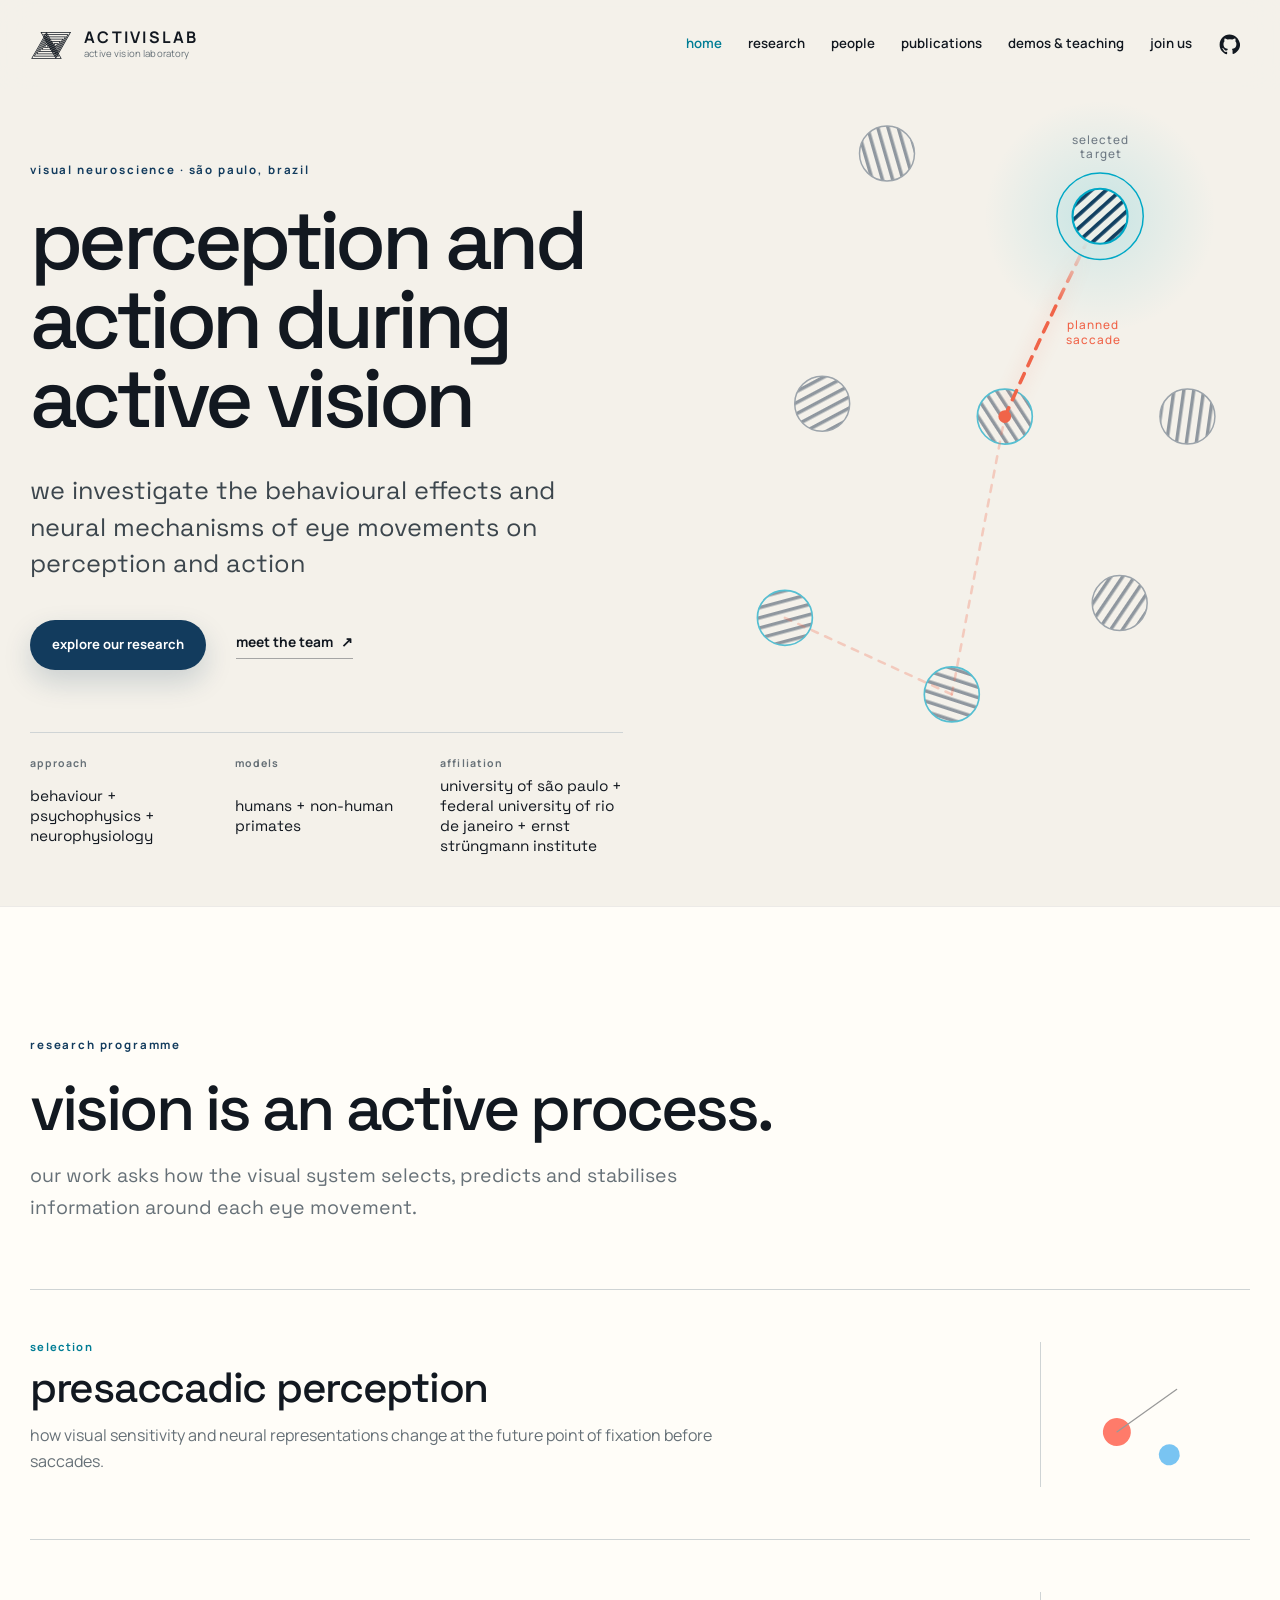
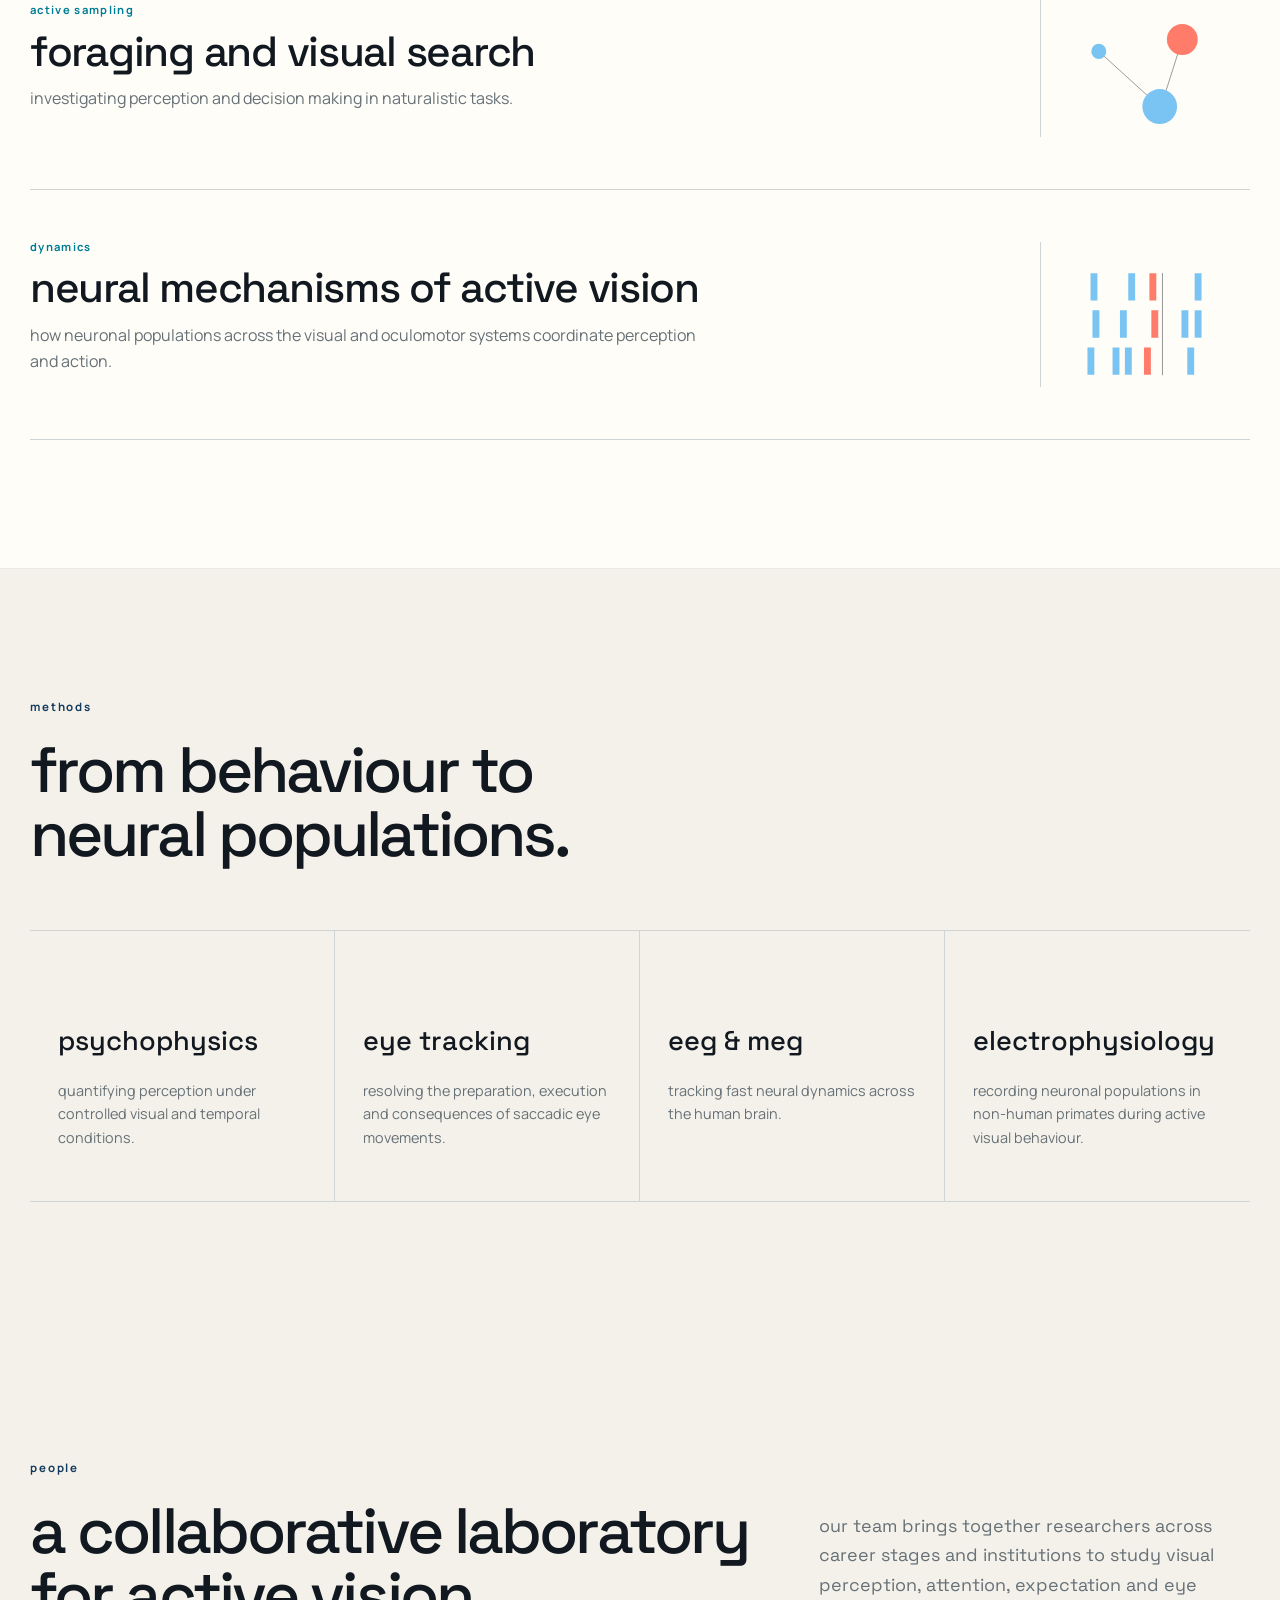
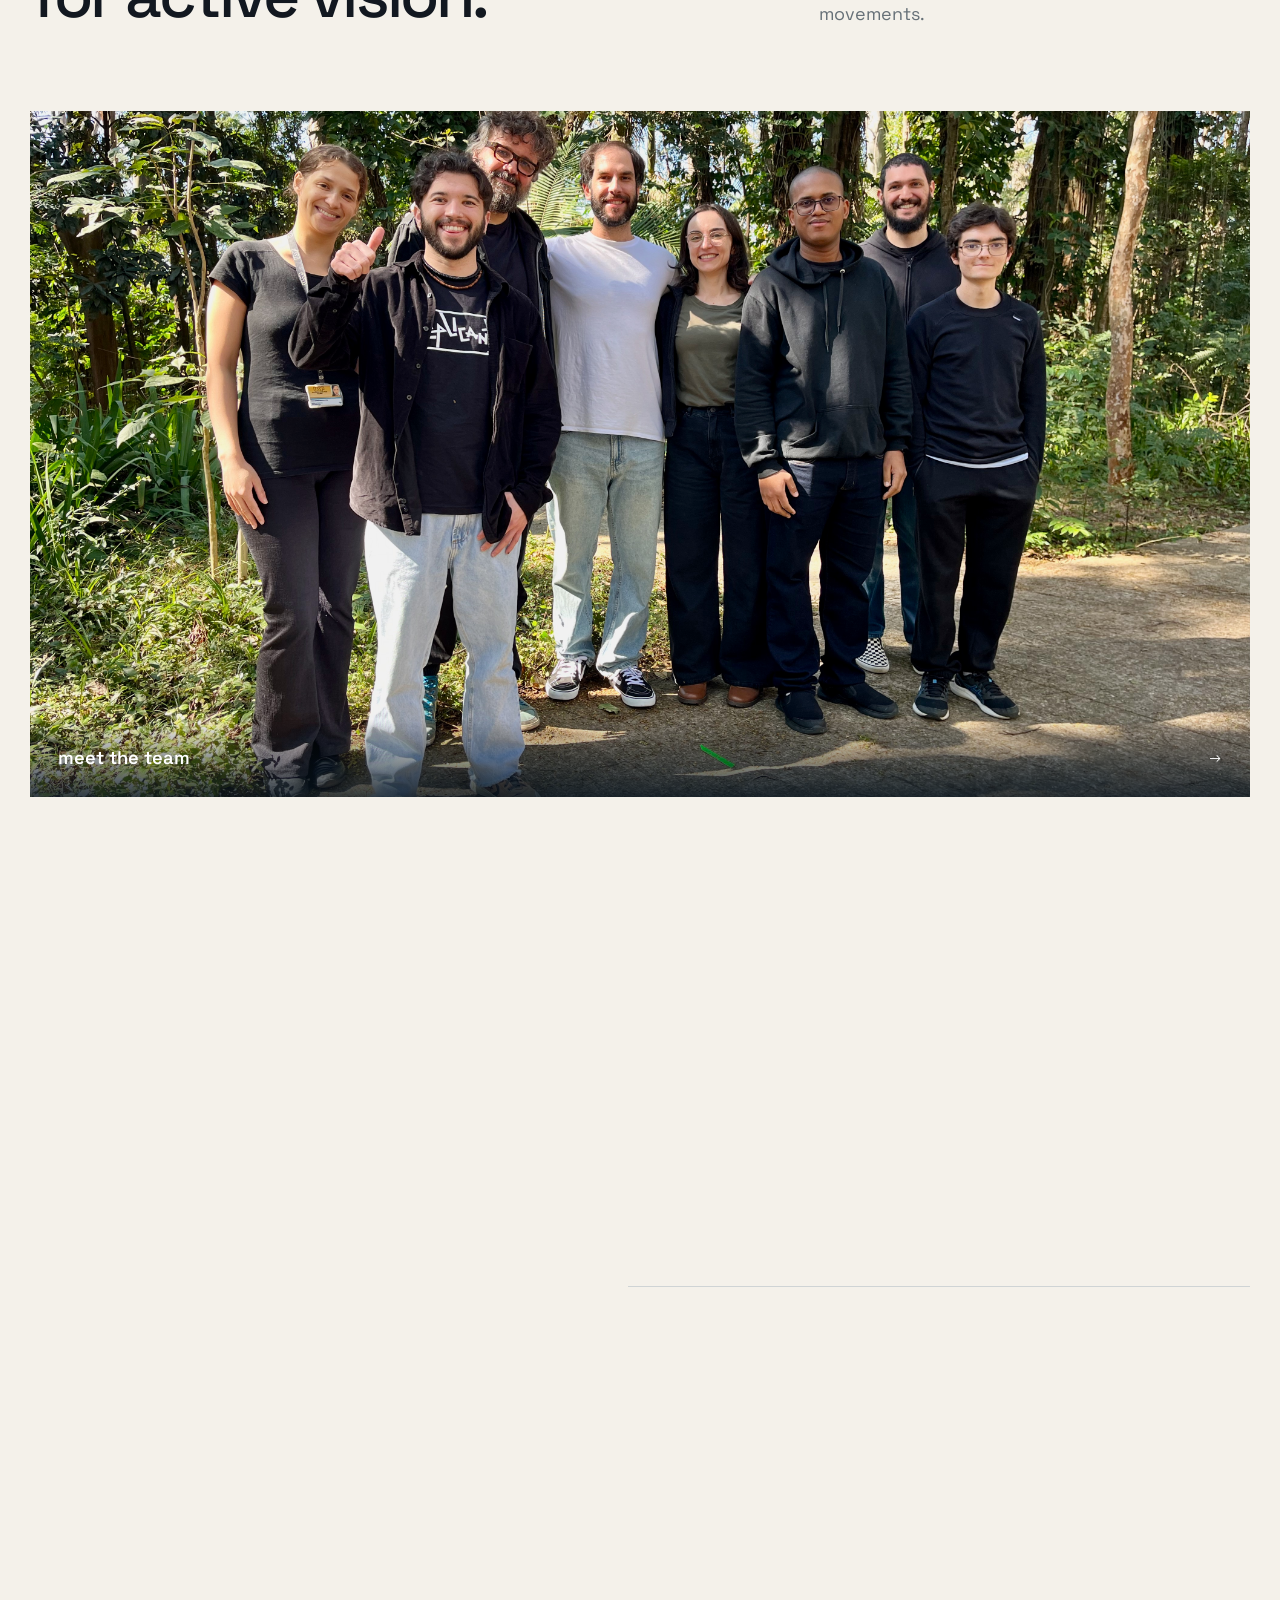
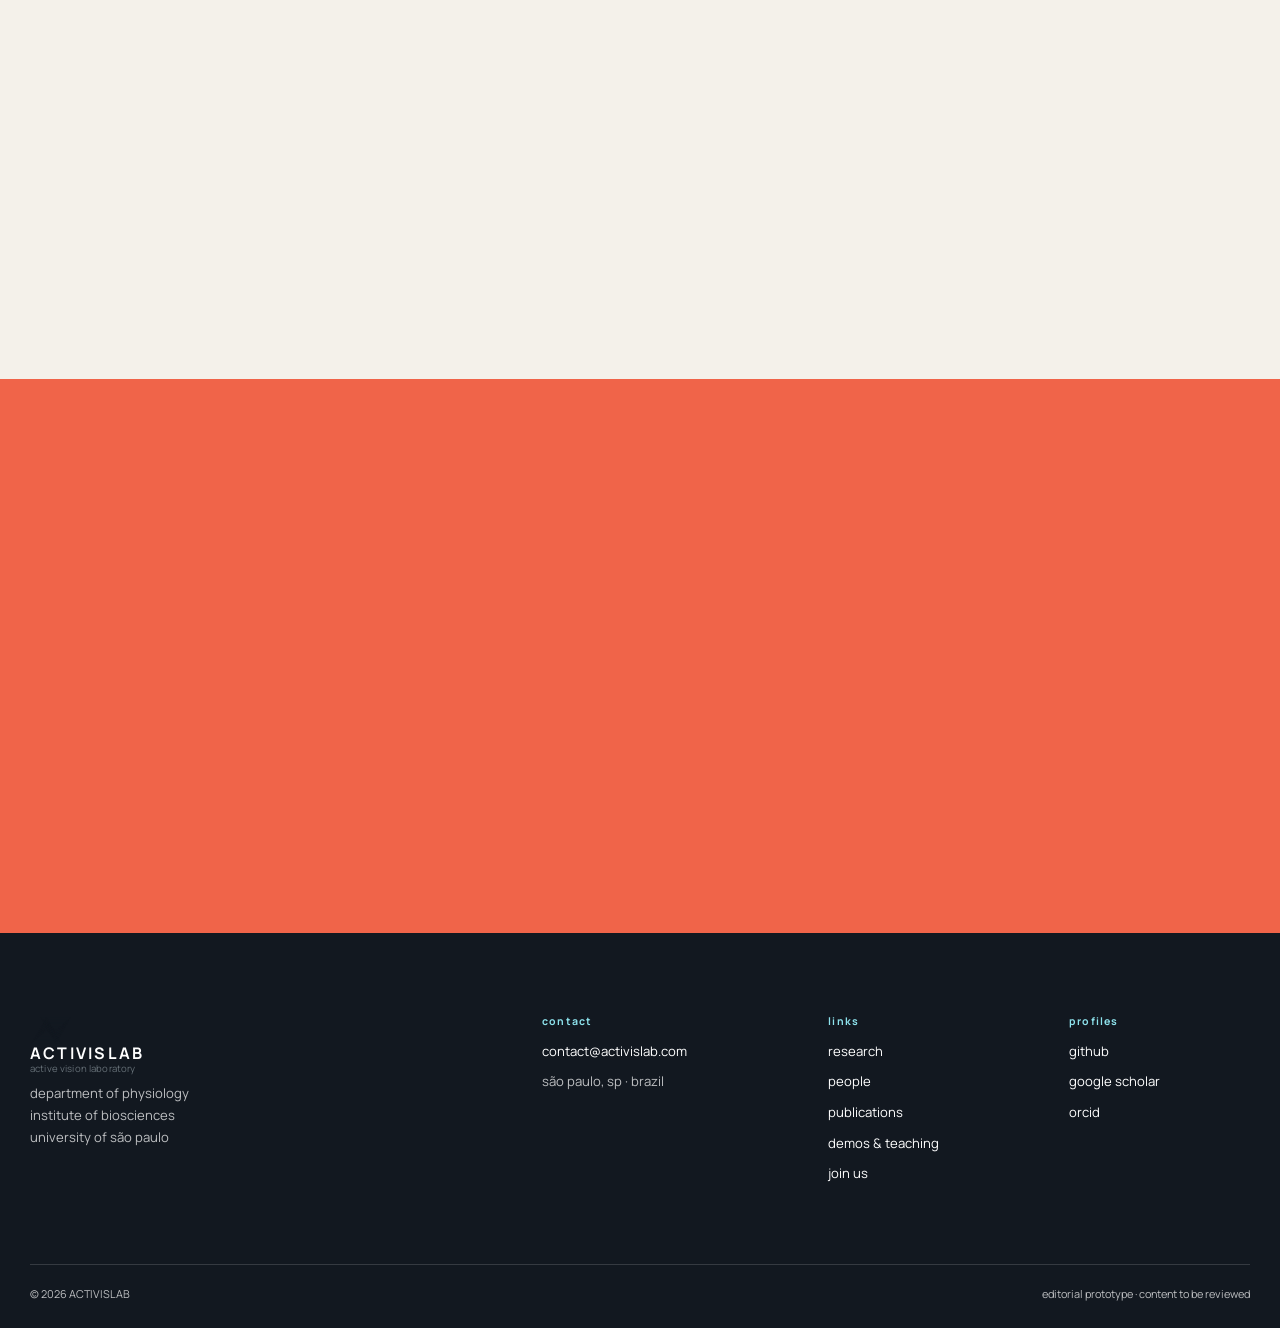
==== commit 04d788e1: "Add files via upload" ====
--- a/index.html
+++ b/index.html
@@ -7,7 +7,6 @@
 <meta content="the active vision laboratory investigates how eye movements, attention, expectation and neural activity shape visual perception." name="description"/>
 <meta content="#f4f1ea" name="theme-color"/>
 <title>activislab — active vision laboratory</title>
-  <link rel="icon" type="image/png" href="favicon.png">
 <link href="https://fonts.googleapis.com" rel="preconnect"/>
 <link crossorigin="" href="https://fonts.gstatic.com" rel="preconnect"/>
 <link href="https://fonts.googleapis.com/css2?family=Manrope:wght@400;500;600;700&amp;family=Space+Grotesk:wght@400;500;600;700&amp;display=swap" rel="stylesheet"/>
@@ -18,7 +17,7 @@
 <a class="skip-link" href="#main">skip to content</a>
 <header class="site-header" data-header="">
 <div class="shell header-inner">
-<a aria-label="activislab home" class="brand" href="#top">
+<a aria-label="activislab home" class="brand" href="index.html#top">
 <img alt="" aria-hidden="true" class="brand-logo" src="lab-logo.svg"/>
 <span class="brand-copy">
 <strong>activislab</strong>
@@ -34,22 +33,13 @@
   <a href="index.html#research">research</a>
   <a href="people.html">people</a>
   <a href="publications.html">publications</a>
+  <a href="demos-teaching.html">demos &amp; teaching</a>
   <a href="index.html#join">join us</a>
-  <a
-      class="nav-github"
-      href="https://github.com/activislab"
-      target="_blank"
-      rel="noopener noreferrer"
-      aria-label="activislab on github"
-      title="activislab on github"
-    >
-      <svg viewBox="0 0 24 24" aria-hidden="true" focusable="false">
-        <path
-          fill="currentColor"
-          d="M12 .7C5.7.7.7 5.8.7 12.2c0 5.1 3.3 9.4 7.8 10.9.6.1.8-.3.8-.6v-2.2c-3.2.7-3.9-1.4-3.9-1.4-.5-1.4-1.3-1.8-1.3-1.8-1.1-.7.1-.7.1-.7 1.2.1 1.8 1.2 1.8 1.2 1.1 1.8 2.8 1.3 3.5 1 .1-.8.4-1.3.8-1.6-2.5-.3-5.2-1.3-5.2-5.6 0-1.2.4-2.3 1.2-3.1-.1-.3-.5-1.5.1-3.1 0 0 1-.3 3.2 1.2a11 11 0 0 1 5.8 0c2.2-1.5 3.2-1.2 3.2-1.2.6 1.6.2 2.8.1 3.1.8.8 1.2 1.9 1.2 3.1 0 4.3-2.6 5.3-5.2 5.6.4.4.8 1.1.8 2.1v3.1c0 .3.2.7.8.6 4.5-1.5 7.8-5.8 7.8-10.9C23.3 5.8 18.3.7 12 .7Z"
-        />
-      </svg>
-    </a>
+  <a class="nav-github" href="https://github.com/activislab" target="_blank" rel="noopener noreferrer" aria-label="activislab on github" title="activislab on github">
+    <svg viewBox="0 0 24 24" aria-hidden="true" focusable="false">
+      <path fill="currentColor" d="M12 .7C5.7.7.7 5.8.7 12.2c0 5.1 3.3 9.4 7.8 10.9.6.1.8-.3.8-.6v-2.2c-3.2.7-3.9-1.4-3.9-1.4-.5-1.4-1.3-1.8-1.3-1.8-1.1-.7.1-.7.1-.7 1.2.1 1.8 1.2 1.8 1.2 1.1 1.8 2.8 1.3 3.5 1 .1-.8.4-1.3.8-1.6-2.5-.3-5.2-1.3-5.2-5.6 0-1.2.4-2.3 1.2-3.1-.1-.3-.5-1.5.1-3.1 0 0 1-.3 3.2 1.2a11 11 0 0 1 5.8 0c2.2-1.5 3.2-1.2 3.2-1.2.6 1.6.2 2.8.1 3.1.8.8 1.2 1.9 1.2 3.1 0 4.3-2.6 5.3-5.2 5.6.4.4.8 1.1.8 2.1v3.1c0 .3.2.7.8.6 4.5-1.5 7.8-5.8 7.8-10.9C23.3 5.8 18.3.7 12 .7Z"/>
+    </svg>
+  </a>
 </nav>
 </div>
 </header>
@@ -227,6 +217,9 @@
   d="M450 354 C476 296, 512 218, 547 150"
 ></path>
 
+<!-- microsaccades and target marker -->
+
+
 <circle cx="547" cy="150" r="44" fill="rgba(0,168,198,.04)" stroke="#00a8c6" stroke-width="1.5"></circle>
 <circle class="foraging-target-dot" cx="450" cy="354" r="6.5"></circle>
 
@@ -257,6 +250,7 @@
 <p class="card-kicker">selection</p>
 <h3>presaccadic perception</h3>
 <p>how visual sensitivity and neural representations change at the future point of fixation before saccades.</p>
+<!-- <a href="#featured-study">view current work <span aria-hidden="true">→</span></a> -->
 </div>
 <div aria-hidden="true" class="card-graphic graphic-target">
   <img alt="" src="presacc.svg"/>
@@ -267,6 +261,7 @@
 <p class="card-kicker">active sampling</p>
 <h3>foraging and visual search</h3>
 <p>investigating perception and decision making in naturalistic tasks.</p>
+<!-- <a href="#featured-study">read the research question <span aria-hidden="true">→</span></a> -->
 </div>
 <div aria-hidden="true" class="card-graphic graphic-foraging">
   <img alt="" src="foraging.svg"/>
@@ -277,6 +272,7 @@
 <p class="card-kicker">dynamics</p>
 <h3>neural mechanisms of active vision</h3>
 <p>how neuronal populations across the visual and oculomotor systems coordinate perception and action.</p>
+<!-- <a href="#methods">explore our methods <span aria-hidden="true">→</span></a> -->
 </div>
 <div aria-hidden="true" class="card-graphic graphic-neural">
   <img alt="" src="raster.svg"/>
@@ -327,7 +323,7 @@
 <footer class="site-footer" id="contact">
 <div class="shell footer-grid">
 <div>
-<a class="brand footer-brand" href="#top">
+<a class="brand footer-brand" href="index.html#top">
 <img alt="" aria-hidden="true" class="brand-logo footer-brand-logo" src="lab-logo.svg"/>
 <span class="brand-copy"><strong>activislab</strong><small>active vision laboratory</small></span>
 </a>
@@ -340,20 +336,22 @@
 </div>
 <div>
 <p class="footer-label">links</p>
-<a href="#research">research</a>
-<a href="#people">people</a>
-<a href="#publications">publications</a>
-<a href="#join">join us</a>
+<a href="index.html#research">research</a>
+<a href="people.html">people</a>
+<a href="publications.html">publications</a>
+<a href="demos-teaching.html">demos &amp; teaching</a>
+<a href="index.html#join">join us</a>
 </div>
 <div>
 <p class="footer-label">profiles</p>
 <a href="https://github.com/activislab" rel="noopener noreferrer" target="_blank">github</a>
-<a href="https://scholar.google.com/citations?hl=en&amp;user=Nxv1kJoAAAAJ" rel="noopener noreferrer" target="_blank">google scholar</a>
-<a href="https://orcid.org/0000-0002-6841-5240" rel="noopener noreferrer" target="_blank">orcid</a>
+<a href="#">google scholar</a>
+<a href="#">orcid</a>
 </div>
 </div>
 <div class="shell footer-bottom">
 <span>© <span data-year=""></span> <span class="lab-name">activislab</span></span>
+<span>editorial prototype · content to be reviewed</span>
 </div>
 </footer>
 </body>
--- a/styles.css
+++ b/styles.css
@@ -31,9 +31,8 @@
 }
 img, svg { display: block; max-width: 100%; }
 a { color: inherit; text-decoration: none; }
-button { color: inherit; font: inherit; }
+button { font: inherit; }
 input, textarea, select, code, pre { text-transform: none; }
-:focus-visible { outline: 3px solid var(--coral); outline-offset: 4px; }
 .shell { width: var(--shell); margin-inline: auto; }
 .sr-only { position: absolute; width: 1px; height: 1px; padding: 0; margin: -1px; overflow: hidden; clip: rect(0,0,0,0); white-space: nowrap; border: 0; }
 .skip-link { position: fixed; z-index: 1000; left: 16px; top: -100px; background: var(--ink); color: white; padding: 10px 16px; border-radius: 8px; }
@@ -53,6 +52,10 @@
 .header-inner { min-height: 88px; display: flex; align-items: center; justify-content: space-between; gap: 36px; }
 .brand { display: inline-flex; align-items: center; gap: 12px; }
 .brand-logo { width: auto; height: 32px; flex: 0 0 auto; object-fit: contain; }
+.brand-mark { position: relative; width: 35px; height: 32px; flex: 0 0 35px; }
+.brand-dot { position: absolute; width: 12px; height: 12px; border-radius: 50%; background: var(--coral); left: 2px; bottom: 4px; }
+.brand-line { position: absolute; width: 29px; height: 2px; border-radius: 99px; background: var(--cyan); transform: rotate(-28deg); left: 7px; top: 13px; transform-origin: left center; }
+.brand-line::after { content: ""; position: absolute; width: 8px; height: 8px; border: 2px solid var(--navy); border-radius: 50%; right: -4px; top: -5px; background: var(--paper); }
 .brand-copy { display: grid; line-height: 1.05; }
 .brand-copy strong { font-size: 1rem; letter-spacing: .14em; text-transform: uppercase; white-space: nowrap; }
 .lab-name { text-transform: uppercase; }
@@ -94,13 +97,13 @@
   flex: 0 0 42px;
   width: 42px;
   height: 42px;
+  padding: 0 !important;
   border-radius: 50%;
   color: var(--ink);
   line-height: 1;
   margin-left: -10px;
   transition: color .2s ease, background .2s ease, transform .2s ease;
 }
-.site-nav > a.nav-github { padding: 0; }
 
 .nav-github svg {
   width: 21px;
@@ -115,6 +118,9 @@
   transform: translateY(-1px);
 }
 
+.nav-github::after {
+  display: none !important;
+}
 .menu-toggle { display: none; border: 0; background: transparent; padding: 8px; }
 .menu-toggle span:not(.sr-only) { display: block; width: 26px; height: 2px; margin: 6px; background: var(--ink); transition: .2s ease; }
 
@@ -129,19 +135,15 @@
 .hero-intro { max-width: 670px; color: #3c464d; font-family: var(--display); font-size: clamp(1.22rem, 2vw, 1.58rem); line-height: 1.45; }
 .hero-actions { display: flex; align-items: center; gap: 30px; margin-top: 38px; }
 .button { display: inline-flex; justify-content: center; align-items: center; min-height: 50px; padding: 12px 22px; border-radius: 999px; font-size: .82rem; font-weight: 700; transition: transform .2s ease, background .2s ease, color .2s ease, border-color .2s ease; }
-.button:hover,
-.button:focus-visible { transform: translateY(-2px); }
+.button:hover { transform: translateY(-2px); }
 .button-primary { background: var(--navy); color: white; box-shadow: 0 12px 28px rgba(18,59,93,.18); }
-.button-primary:hover,
-.button-primary:focus-visible { background: #0d2e49; }
+.button-primary:hover { background: #0d2e49; }
 .button-light { background: var(--white); color: var(--navy); }
 .button-outline { border: 1px solid var(--ink); }
-.button-outline:hover,
-.button-outline:focus-visible { background: var(--ink); color: var(--paper); }
+.button-outline:hover { background: var(--ink); color: var(--paper); }
 .text-link { display: inline-flex; gap: 8px; align-items: center; font-size: .86rem; font-weight: 700; border-bottom: 1px solid rgba(18,24,32,.35); padding-bottom: 4px; }
 .text-link span { transition: transform .2s ease; }
-.text-link:hover span,
-.text-link:focus-visible span { transform: translate(3px,-2px); }
+.text-link:hover span { transform: translate(3px,-2px); }
 .hero-facts { display: grid; grid-template-columns: repeat(3, 1fr); gap: 22px; margin: 62px 0 0; padding-top: 22px; border-top: 1px solid var(--line); }
 .hero-facts div { display: grid; gap: 4px; }
 .hero-facts dt { color: var(--muted); font-size: .66rem; font-weight: 700; letter-spacing: .1em; text-transform: lowercase; }
@@ -164,6 +166,8 @@
 .card-kicker { margin-bottom: 9px; color: var(--cyan-deep); font-size: .7rem; font-weight: 700; letter-spacing: .12em; text-transform: lowercase; }
 .card-body h3 { margin-bottom: 12px; font-family: var(--display); font-size: clamp(2rem, 3.3vw, 3.5rem); line-height: 1.05; font-weight: 500; letter-spacing: -.03em; }
 .card-body p:not(.card-kicker) { max-width: 690px; color: var(--muted); }
+.card-body a { display: inline-flex; gap: 10px; margin-top: 12px; font-size: .78rem; font-weight: 700; }
+.card-body a span { color: var(--coral); }
 .card-graphic {
   position: relative;
   display: grid;
@@ -185,27 +189,30 @@
 .methods-grid { display: grid; grid-template-columns: repeat(4, 1fr); border-top: 1px solid var(--line); border-bottom: 1px solid var(--line); }
 .method { min-height: 270px; padding: 28px; border-right: 1px solid var(--line); }
 .method:last-child { border-right: 0; }
+.method span { color: var(--coral); font-size: .68rem; }
 .method h3 { margin: 60px 0 15px; font-family: var(--display); font-size: 1.7rem; font-weight: 500; }
 .method p { color: var(--muted); font-size: .9rem; }
 
 /* people */
 .people-section { background: var(--paper-2); }
-.people-grid { display: grid; width: 80%; margin-inline: auto; grid-template-columns: repeat(3, minmax(0, 1fr)); gap: 128px; }
-.person, .person-lead { display: grid; grid-template-columns: 1fr; gap: 16px; align-items: start; }
-.person-lead { grid-column: span 1; }
-.portrait { min-height: 0; aspect-ratio: 4 / 5; display: grid; place-items: center; background: linear-gradient(135deg, rgba(18,59,93,.95), rgba(0,168,198,.62)); border-radius: 2px; overflow: hidden; position: relative; }
+.people-grid { display: grid; grid-template-columns: repeat(3, 1fr); gap: 28px; }
+.person { display: grid; gap: 20px; }
+.person-lead { grid-column: span 2; grid-template-columns: 1.2fr .8fr; align-items: end; }
+.portrait { min-height: 300px; display: grid; place-items: center; background: linear-gradient(135deg, rgba(18,59,93,.95), rgba(0,168,198,.62)); border-radius: 2px; overflow: hidden; position: relative; }
 .portrait-photo { background: #d7d1c8; }
 .portrait img { width: 100%; height: 100%; object-fit: cover; display: block; position: relative; z-index: 1; }
 .portrait::before, .portrait::after { content: ""; position: absolute; border: 1px solid rgba(255,255,255,.25); border-radius: 50%; }
 .portrait-photo::before, .portrait-photo::after { display: none; }
 .portrait::before { width: 150px; height: 150px; }.portrait::after { width: 220px; height: 220px; }
+.portrait span { z-index: 1; color: white; font-family: var(--display); font-size: 2rem; }
+.portrait-gustavo { min-height: 520px; background: #d7d1c8; }
 .person-role { margin-bottom: 8px; color: var(--cyan-deep); font-size: .67rem; font-weight: 700; letter-spacing: .11em; text-transform: lowercase; }
 .person h3 { margin-bottom: 8px; font-family: var(--display); font-size: 1.75rem; font-weight: 500; }
 .person p:last-child { color: var(--muted); font-size: .88rem; }
 .person-copy { min-width: 0; }
 .person-email { display: inline-block; max-width: 100%; color: var(--muted); font-size: .78rem; overflow-wrap: anywhere; border-bottom: 1px solid transparent; }
-.person-email:hover,
-.person-email:focus-visible { color: var(--cyan-deep); border-bottom-color: currentColor; }
+.person-email:hover { color: var(--cyan-deep); border-bottom-color: currentColor; }
+.people-link { margin-top: 44px; }
 
 /* publications */
 .publications-grid { display: grid; grid-template-columns: .75fr 1.25fr; gap: 100px; align-items: start; }
@@ -231,11 +238,11 @@
 .site-footer { background: var(--ink); color: rgba(255,255,255,.72); padding: 80px 0 25px; }
 .footer-grid { display: grid; grid-template-columns: 2fr 1fr .8fr .8fr; gap: 60px; }
 .footer-brand { color: white; margin-bottom: 28px; }
+.footer-brand .brand-line::after { background: var(--ink); border-color: white; }
 .footer-grid p, .footer-grid a { font-size: .82rem; }
 .footer-grid a { display: block; width: fit-content; margin-bottom: 9px; color: white; }
-.footer-grid a:hover,
-.footer-grid a:focus-visible { color: #8de2ec; }
-.footer-grid .footer-label { color: #8de2ec; font-size: .66rem; font-weight: 700; letter-spacing: .11em; text-transform: lowercase; }
+.footer-grid a:hover { color: #8de2ec; }
+.footer-label { color: #8de2ec; font-size: .66rem !important; font-weight: 700; letter-spacing: .11em; text-transform: lowercase; }
 .footer-bottom { margin-top: 70px; padding-top: 20px; border-top: 1px solid rgba(255,255,255,.15); display: flex; justify-content: space-between; gap: 20px; font-size: .68rem; }
 
 .reveal { opacity: 0; transform: translateY(20px); transition: opacity .7s ease, transform .7s ease; }
@@ -255,6 +262,8 @@
   .card-graphic { display: none; }
   .methods-grid { grid-template-columns: repeat(2, 1fr); }
   .method:nth-child(2) { border-right: 0; }.method:nth-child(-n+2) { border-bottom: 1px solid var(--line); }
+  .people-grid { grid-template-columns: repeat(2, 1fr); }
+  .person-lead { grid-column: span 2; }
   .sticky-heading { position: static; }
   .footer-grid { grid-template-columns: 1.5fr 1fr 1fr; }
   .footer-grid > div:last-child { grid-column: 2; }
@@ -272,9 +281,11 @@
   .section-heading.split { grid-template-columns: 1fr; gap: 20px; }
   .research-card { grid-template-columns: 1fr; gap: 12px; }
   .card-body h3 { font-size: 2.25rem; }
-  .methods-grid { grid-template-columns: 1fr; }
+  .methods-grid, .people-grid { grid-template-columns: 1fr; }
   .method { border-right: 0; border-bottom: 1px solid var(--line); }
   .method:last-child { border-bottom: 0; }
+  .person-lead { grid-column: auto; grid-template-columns: 1fr; }
+  .portrait-gustavo { min-height: 410px; }
   .publication { grid-template-columns: 1fr; gap: 10px; }
   .join-grid { gap: 28px; }
   .footer-grid { grid-template-columns: 1fr 1fr; }
@@ -330,11 +341,20 @@
   font-weight: 500;
 }
 
+.alumni-photo,
 .alumni-initials {
   width: 88px;
   height: 88px;
   overflow: hidden;
   background: linear-gradient(135deg, rgba(18,59,93,.95), rgba(0,168,198,.62));
+}
+
+.alumni-photo img {
+  width: 100%;
+  height: 100%;
+  object-fit: cover;
+  object-position: center 30%;
+  display: block;
 }
 
 .alumni-initials {
@@ -352,7 +372,7 @@
 @media (max-width: 680px) {
   .alumni-grid { grid-template-columns: 1fr; }
   .alumni-card { grid-template-columns: 72px 1fr; }
-  .alumni-initials { width: 72px; height: 72px; }
+  .alumni-photo, .alumni-initials { width: 72px; height: 72px; }
 }
 
 .portrait-fernanda img { object-position: center 24%; }
@@ -360,6 +380,66 @@
 .portrait-joao img { object-position: center 22%; }
 .portrait-felipe img { object-position: center 20%; }
 
+
+/* people dropdown */
+.nav-dropdown { position: relative; }
+.nav-dropdown-toggle {
+  appearance: none;
+  border: 0;
+  background: transparent;
+  color: inherit;
+  font: inherit;
+  font-weight: 600;
+  padding: 11px 0;
+  cursor: pointer;
+  display: inline-flex;
+  align-items: center;
+  gap: 6px;
+}
+.nav-dropdown-toggle span { color: var(--cyan-deep); font-size: .9em; transition: transform .2s ease; }
+.nav-dropdown-menu {
+  position: absolute;
+  top: calc(100% + 8px);
+  left: 50%;
+  min-width: 190px;
+  transform: translateX(-50%) translateY(-6px);
+  padding: 7px;
+  background: var(--paper);
+  border: 1px solid var(--line);
+  box-shadow: 0 16px 40px rgba(18,24,32,.12);
+  opacity: 0;
+  visibility: hidden;
+  pointer-events: none;
+  transition: opacity .18s ease, transform .18s ease, visibility .18s ease;
+  z-index: 20;
+}
+.nav-dropdown-menu::before {
+  content: "";
+  position: absolute;
+  top: -6px;
+  left: 50%;
+  width: 10px;
+  height: 10px;
+  background: var(--paper);
+  border-left: 1px solid var(--line);
+  border-top: 1px solid var(--line);
+  transform: translateX(-50%) rotate(45deg);
+}
+.nav-dropdown-menu a {
+  display: block;
+  padding: 11px 12px;
+  white-space: nowrap;
+}
+.nav-dropdown-menu a + a { border-top: 1px solid var(--line); }
+.nav-dropdown:hover .nav-dropdown-menu,
+.nav-dropdown:focus-within .nav-dropdown-menu {
+  opacity: 1;
+  visibility: visible;
+  pointer-events: auto;
+  transform: translateX(-50%) translateY(0);
+}
+.nav-dropdown:hover .nav-dropdown-toggle span,
+.nav-dropdown:focus-within .nav-dropdown-toggle span { transform: rotate(180deg); }
 
 /* collaborators */
 .collaborators-section { background: var(--paper-2); border-top: 1px solid var(--line); }
@@ -373,17 +453,72 @@
   .collaborators-grid { grid-template-columns: 1fr; }
 }
 @media (max-width: 760px) {
+  .nav-dropdown { width: 100%; }
+  .nav-dropdown-toggle { width: 100%; justify-content: space-between; padding: 11px 0; }
+  .nav-dropdown-menu {
+    position: static;
+    min-width: 0;
+    transform: none;
+    opacity: 1;
+    visibility: visible;
+    pointer-events: auto;
+    box-shadow: none;
+    border: 0;
+    border-left: 1px solid var(--line);
+    padding: 0 0 0 16px;
+    margin: 0 0 6px 2px;
+    background: transparent;
+  }
+  .nav-dropdown-menu::before { display: none; }
+  .nav-dropdown-menu a { padding: 8px 0; color: var(--muted); }
+  .nav-dropdown-menu a + a { border-top: 0; }
   .collaborator-card { grid-template-columns: 48px 1fr; padding: 22px; }
   .collaborator-initials { width: 48px; height: 48px; }
 }
 
 .portrait-bruna img { object-position: center 18%; }
 
+
+/* uniform member portraits */
+.people-grid {
+  width: 80%;
+  margin-inline: auto;
+  grid-template-columns: repeat(3, minmax(0, 1fr));
+  gap: 28px;
+}
+
+.person,
+.person-lead {
+  display: grid;
+  grid-template-columns: 1fr;
+  gap: 16px;
+  align-items: start;
+}
+
+.person-lead {
+  grid-column: span 1;
+}
+
+.portrait,
+.portrait-gustavo {
+  min-height: 0;
+  aspect-ratio: 4 / 5;
+}
+
+.portrait img {
+  width: 100%;
+  height: 100%;
+  object-fit: cover;
+}
 
 @media (max-width: 980px) {
   .people-grid {
     width: 100%;
     grid-template-columns: repeat(2, minmax(0, 1fr));
+  }
+
+  .person-lead {
+    grid-column: span 1;
   }
 }
 
@@ -422,8 +557,7 @@
 .people-preview-section { padding-bottom: clamp(88px, 10vw, 150px); }
 .group-photo-card { position: relative; display: block; overflow: hidden; background: var(--navy); }
 .group-photo-card img { width: 100%; aspect-ratio: 16 / 9; object-fit: cover; object-position: center; display: block; transition: transform .5s ease; }
-.group-photo-card:hover img,
-.group-photo-card:focus-visible img { transform: scale(1.015); }
+.group-photo-card:hover img { transform: scale(1.015); }
 .group-photo-overlay { position: absolute; inset: auto 0 0 0; display: flex; justify-content: space-between; align-items: center; padding: 24px 28px; background: linear-gradient(transparent, rgba(7,20,31,.82)); color: white; font-size: .9rem; }
 .group-photo-overlay strong { font-family: var(--display); font-size: 1.15rem; font-weight: 600; }
 .publications-preview-section { background: var(--paper); }
@@ -435,6 +569,8 @@
 .publication-list-preview .publication { padding: 24px 0; }
 .publication-list-preview .publication p:not(.pub-type),
 .publication-list-preview .publication > div > a { display: none; }
+.publication h3 a { color: inherit; font: inherit; text-decoration: none; }
+.publication h3 a:hover, .publication h3 a:focus-visible { color: var(--cyan-deep); }
 .page-hero { padding: clamp(130px, 15vw, 210px) 0 clamp(65px, 8vw, 110px); }
 .page-hero-grid { display: grid; grid-template-columns: .75fr 1.25fr; gap: clamp(42px, 7vw, 100px); align-items: center; }
 .page-hero h1 { max-width: 10ch; margin-top: 12px; font-family: var(--display); font-size: clamp(3rem, 7vw, 6.4rem); line-height: .94; font-weight: 500; letter-spacing: -.055em; }
@@ -444,6 +580,7 @@
 .page-hero-narrow { max-width: 920px; }
 .publications-page-hero + .publications-section { padding-top: 25px; }
 .people-page-hero + .people-section { padding-top: 35px; }
+.people-page-hero + .people-section .section-heading { display: none; }
 @media (max-width: 900px) { .publications-preview-grid, .page-hero-grid { grid-template-columns: 1fr; } .publication-feature { min-height: 440px; } }
 @media (max-width: 680px) { .group-photo-card img { aspect-ratio: 4 / 3; } .group-photo-overlay { padding: 18px 20px; } .page-hero-photo img { aspect-ratio: 4 / 3; } }
 
@@ -482,3 +619,52 @@
     top: -28px;
   }
 }
+
+
+/* demos & teaching page */
+.demos-page-hero .page-hero-narrow {
+  max-width: 980px;
+}
+
+.resources-section {
+  background: var(--white);
+  border-top: 1px solid rgba(18,24,32,.08);
+  border-bottom: 1px solid rgba(18,24,32,.08);
+}
+
+.teaching-section {
+  background: var(--paper);
+}
+
+.resource-placeholder {
+  min-height: 190px;
+  display: grid;
+  grid-template-columns: 70px 1fr;
+  gap: 28px;
+  align-items: start;
+  padding: 32px 0;
+  border-top: 1px solid var(--line);
+  border-bottom: 1px solid var(--line);
+}
+
+.resource-placeholder span {
+  color: var(--coral);
+  font-size: .72rem;
+  letter-spacing: .06em;
+}
+
+.resource-placeholder p {
+  margin: 0;
+  font-family: var(--display);
+  font-size: clamp(1.6rem, 3vw, 2.8rem);
+  line-height: 1.08;
+  color: var(--muted);
+}
+
+@media (max-width: 680px) {
+  .resource-placeholder {
+    grid-template-columns: 1fr;
+    gap: 10px;
+    min-height: 150px;
+  }
+}
